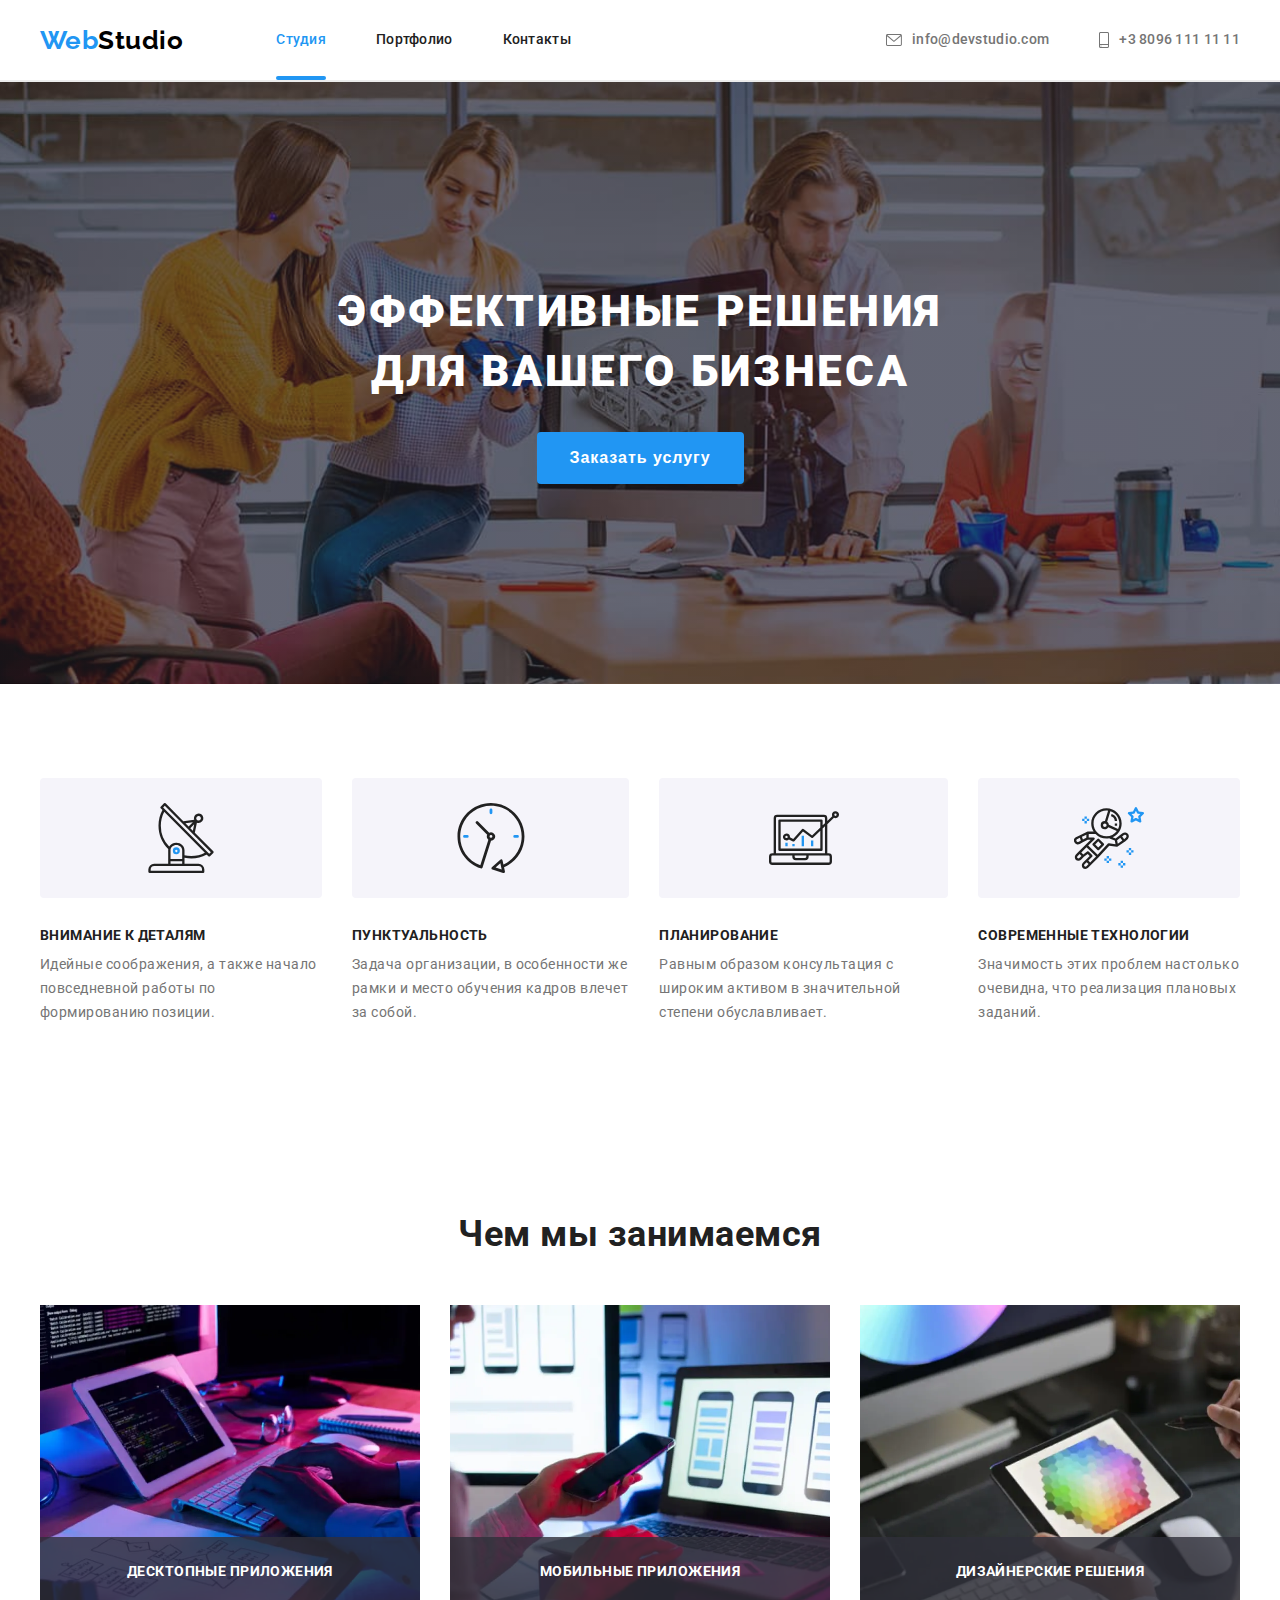
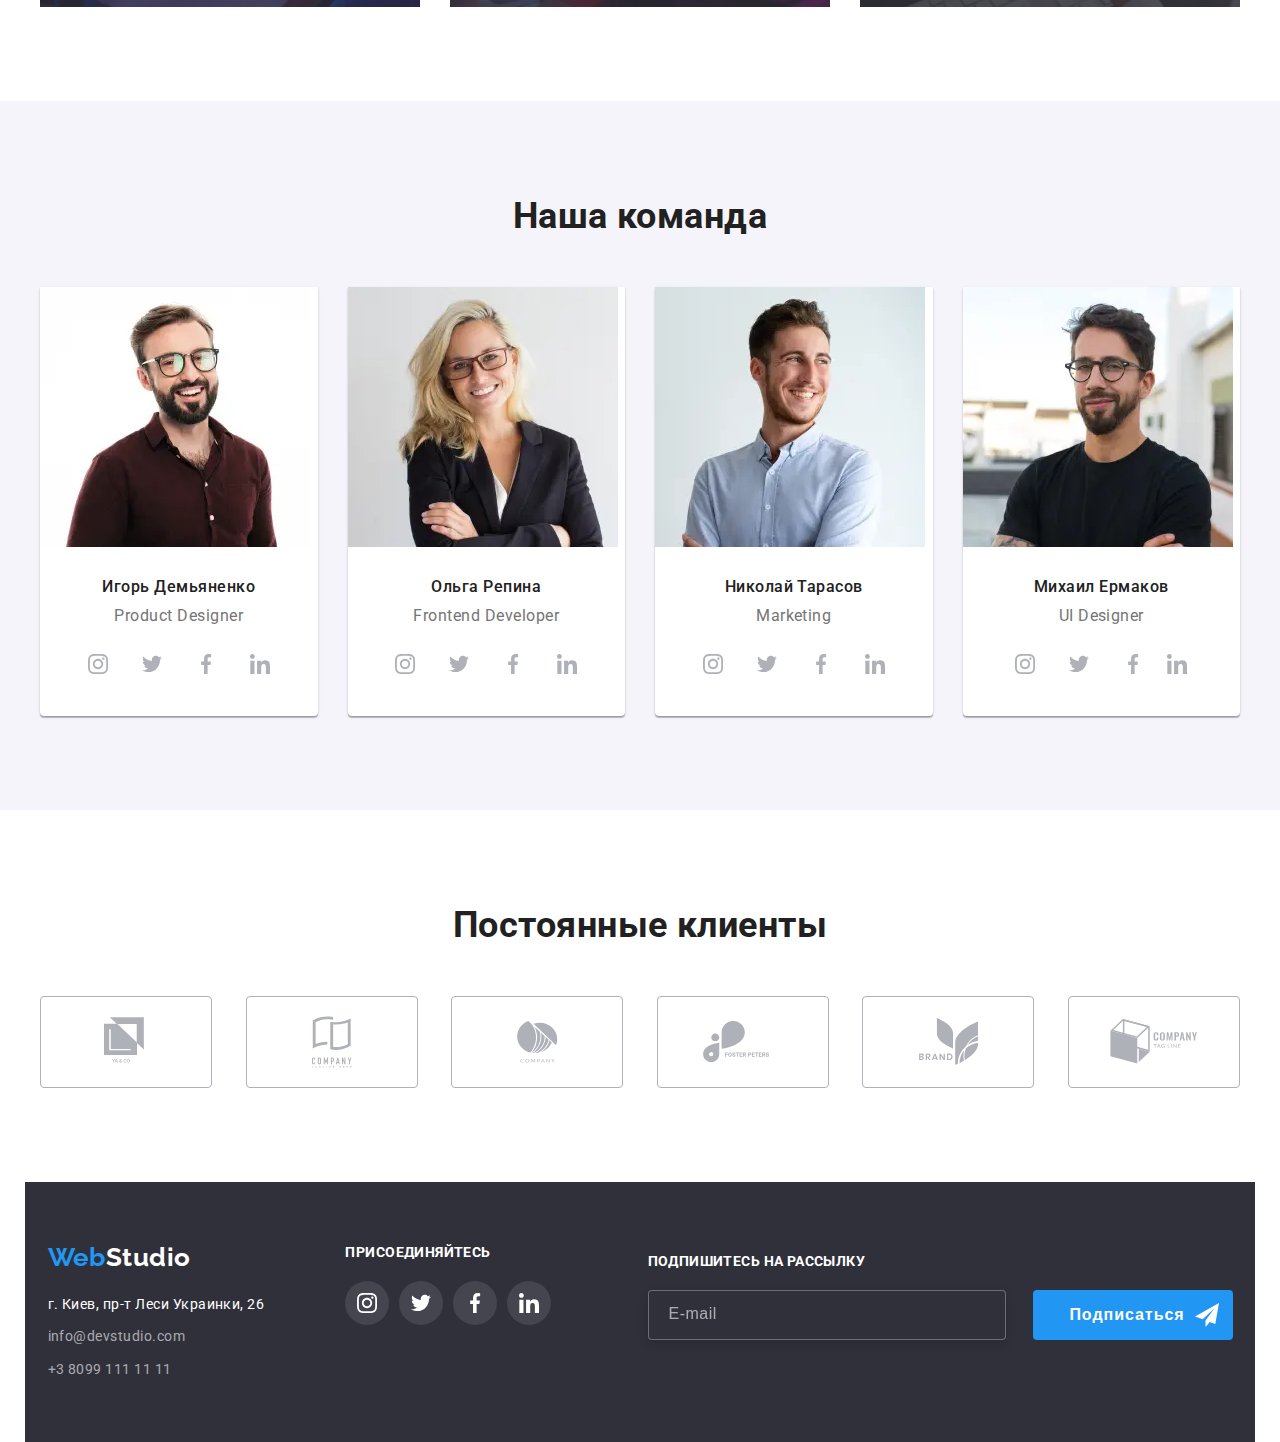
==== index.html @ 76807a7b "254" ====
<!DOCTYPE html>
<html lang="ru">
  <head>
    <meta charset="UTF-8" />
    <meta name="viewport" content="width=device-width, initial-scale=1.0" />
    <title>WebStudio (Version 2.1)</title>
    <link rel="preconnect" href="https://fonts.gstatic.com" />
    <link
      href="https://fonts.googleapis.com/css2?family=Raleway:wght@700&family=Roboto:wght@400;500;700;900&display=swap"
      rel="stylesheet"
    />
    <link
      rel="stylesheet"
      href="https://cdnjs.cloudflare.com/ajax/libs/modern-normalize/1.0.0/modern-normalize.min.css"
      integrity="sha512-ISS7cAi1PEhQ8jnbJpJZMd29NlhNj4AWYyLOSp2CE/CsHxTCu+r+t0D2yoJudVrd0/8fTVPUVDzY5Tvli75u/g=="
      crossorigin="anonymous"
    />
    <link rel="stylesheet" href="./css/main.min.css" />
  </head>
  <body>
    <header class="header">
      <div class="header__container container">
        <nav class="header-nav">
          <a href="/" class="logo">
            <span class="logo__webletters">Web</span>Studio</a
          >
          <ul class="header-nav__list list">
            <li class="header-nav__item">
              <a href="/" class="header-nav__link header-nav__link--active"
                >Студия</a
              >
            </li>
            <li class="header-nav__item">
              <a href="./portfolio.html" class="header-nav__link">Портфолио</a>
            </li>
            <li class="header-nav__item">
              <a href="./contacts.html" class="header-nav__link">Контакты</a>
            </li>
          </ul>
          <!-- Contacts links in Header -->
          <ul class="header-contacts__list list">
            <li class="header-contacts__item">
              <a href="mailto:info@devstudio.com" class="header-contacts__link">
                <svg class="header-contacts__icon-env">
                  <use href="./images/icons.svg#envelope"></use></svg
                >info@devstudio.com</a
              >
            </li>
            <li class="header-contacts__item">
              <a href="tel:+380961111111" class="header-contacts__link"
                ><svg class="header-contacts__icon-phone">
                  <use href="./images/icons.svg#smartphone"></use></svg
                >+3 8096 111 11 11</a
              >
            </li>
          </ul>
        </nav>
        <button type="button" class="mobile-menu__button" data-menu-button>
          <svg class="mobile-menu__icon-menu">
            <use href="./images/icons.svg#mobile-menu"></use>
            >
          </svg>
        </button>
      </div>
      <div class="mobile-menu" data-menu>
        <div class="mobile-menu__container container">
          <button
            type="button"
            class="mobile-menu__close-button"
            data-menu-close
          >
            <svg class="mobile-menu__icon-close">
              <use href="./images/icons.svg#mobile-menu-close"></use>
              >
            </svg>
          </button>
          <ul class="mobile-menu__nav-list list">
            <li class="mobile-menu__nav-item">
              <a href="/" class="mobile-menu__nav-link link">Студия</a>
            </li>
            <li class="mobile-menu__nav-item">
              <a href="./portfolio.html" class="mobile-menu__nav-link link"
                >Портфолио</a
              >
            </li>
            <li class="mobile-menu__nav-item">
              <a href="" class="mobile-menu__nav-link link">Контакты</a>
            </li>
          </ul>
          <ul class="mobile-menu__contacts-list list">
            <li class="mobile-menu__contacts-item">
              <a href="tel:+380961111111" class="mobile-menu__contacts-tel link"
                >+3 8096 111 11 11</a
              >
            </li>
            <li class=mobile-menu__contacts-item">
              <a href="mailto:info@devstudio.com" class="mobile-menu__contacts-email link">
                info@devstudio.com</a
              >
            </li>
          </ul>
          <div class="mobile-menu__social-icon-row">
                <ul class="mobile-menu__social-icon-list list">
                  <li class="mobile-menu__social-icon-item">
                    <a href="#" class="mobile-menu__social-icon-link link">
                      Instagram
                    </a>
                  </li>
                  <li class="mobile-menu__social-icon-item">
                    <a href="#" class="mobile-menu__social-icon-link link">
                      Twitter
                    </a>
                  </li>
                  <li class="mobile-menu__social-icon-item">
                    <a href="#" class="mobile-menu__social-icon-link link">
                      Facebook
                    </a>
                  </li>
                  <li class="mobile-menu__social-icon-item">
                    <a href="#" class="mobile-menu__social-icon-link link">
                      LinkedIn
                    </a>
                  </li>
                </ul>
              </div>
        </div>
      </div>
      <div class="header__border"></div>
    </header>
    <main>
      <!-- Hero -->
      <section class="hero">
        <h1 class="hero__title">
          ЭФФЕКТИВНЫЕ РЕШЕНИЯ <br />ДЛЯ ВАШЕГО БИЗНЕСА
        </h1>
        <!-- Button -->
        <button type="button" class="primary-button pointer" data-modal-open>
          Заказать услугу
        </button>
      </section>
      <!-- Features -->
      <section class="section">
        <div class="container">
          <h2 hidden>Features</h2>
          <ul class="feature-list list">
            <li class="feature-list__item">
              <div class="feature-list__icon-wrapper">
                <svg class="feature-list__icon">
                  <use href="./images/icons.svg#antenna"></use>
                </svg>
              </div>
              <h3 class="feature-list__title">ВНИМАНИЕ К ДЕТАЛЯМ</h3>
              <p class="feature-list__text">
                Идейные соображения, а также начало повседневной работы по
                формированию позиции.
              </p>
            </li>
            <li class="feature-list__item">
              <div class="feature-list__icon-wrapper">
                <svg class="feature-list__icon">
                  <use href="./images/icons.svg#clock"></use>
                </svg>
              </div>
              <h3 class="feature-list__title">ПУНКТУАЛЬНОСТЬ</h3>
              <p class="feature-list__text">
                Задача организации, в особенности же рамки и место обучения
                кадров влечет за собой.
              </p>
            </li>
            <li class="feature-list__item">
              <div class="feature-list__icon-wrapper">
                <svg class="feature-list__icon">
                  <use href="./images/icons.svg#diagram"></use>
                </svg>
              </div>
              <h3 class="feature-list__title">ПЛАНИРОВАНИЕ</h3>
              <p class="feature-list__text">
                Равным образом консультация с широким активом в значительной
                степени обуславливает.
              </p>
            </li>
            <li class="feature-list__item">
              <div class="feature-list__icon-wrapper">
                <svg class="feature-list__icon">
                  <use href="./images/icons.svg#astronaut"></use>
                </svg>
              </div>
              <h3 class="feature-list__title">СОВРЕМЕННЫЕ ТЕХНОЛОГИИ</h3>
              <p class="feature-list__text">
                Значимость этих проблем настолько очевидна, что реализация
                плановых заданий.
              </p>
            </li>
          </ul>
        </div>
      </section>
      <!-- Courses -->
      <section class="section courses-section">
        <div class="container">
          <h2 class="secondary-titles">Чем мы занимаемся</h2>
          <ul class="list course-list">
            <li class="course-list__item">
 <picture class="course-list__item-picture">
    <source
      srcset="./images/courses/webp/box-1.webp 1x, ./images/courses/webp/box-1@2x.webp 2x"
      media="(min-width: 1200px)" type="image/webp">
    <source
      srcset="./images/courses/jpg/box-1.jpg 1x, ./images/courses/jpg/box-1@2x.jpg 2x"
      media="(min-width: 1200px)">
    <img src="#" alt="Планшет на столе">
</picture>
              <p class="course-list__text">Десктопные приложения</p>
            </li>
            <li class="course-list__item">
<picture class="course-list__item-picture">
    <source
      srcset="./images/courses/webp/box-2.webp 1x, ./images/courses/webp/box-2@2x.webp 2x"
      media="(min-width: 1200px)" type="image/webp">
    <source
      srcset="./images/courses/jpg/box-2.jpg 1x, ./images/courses/jpg/box-2@2x.jpg 2x"
      media="(min-width: 1200px)">
    <img src="#" alt="Телефон в руке">
</picture>
              <p class="course-list__text">Мобильные приложения</p>
            </li>
            <li class="course-list__item">
<picture class="course-list__item-picture">
    <source 
      srcset="./images/courses/webp/box-3.webp 1x, ./images/courses/webp/box-3@2x.webp 2x"
      media="(min-width: 1200px)" type="image/webp">
    <source
      srcset="./images/courses/jpg/box-3.jpg 1x, ./images/courses/jpg/box-3@2x.jpg 2x"
      media="(min-width: 1200px)">
    <img src="#" alt="Планшет в руке">
</picture>
              <p class="course-list__text">Дизайнерские решения</p>
            </li>
          </ul>
        </div>
      </section>
      <!-- Crew -->
      <section class="crew-section section">
        <div class="container">
          <h2 class="secondary-titles">Наша команда</h2>
          <ul class="list crew">
            <li class="crew-list">
              <picture class="crew-list__item-picture">
    <source
      srcset="./images/team/webp/desk-prod-designer.webp 1x, ./images/team/webp/desk-prod-designer@2x.webp 2x"
      media="(min-width: 1200px)" type="image/webp">
    <source
      srcset="./images/team/jpg/desk-prod-designer.jpg 1x, ./images/team/jpg/desk-prod-designer@2x.jpg 2x"
      media="(min-width: 1200px)">
    <source
      srcset="./images/team/webp/tablet-prod-designer.webp 1x, ./images/team/webp/tablet-prod-designer@2x.webp 2x"
      media="(min-width: 768px)" type="image/webp">
    <source
      srcset="./images/team/jpg/tablet-prod-designer.jpg 1x, ./images/team/jpg/tablet-prod-designer@2x.jpg 2x"
      media="(min-width: 768px)">
    <source
      srcset="./images/team/webp/mobile-prod-designer.webp 1x, ./images/team/webp/mobile-prod-designer@2x.webp 2x"
      media="(min-width: 480px)" type="image/webp">
    <source
      srcset="./images/team/jpg/mobile-prod-designer.jpg 1x, ./images/team/jpg/mobile-prod-designer@2x.jpg 2x"
      media="(min-width: 480px)">
    <img src="#" alt="Фото Игорь Демьяненко">
</picture>
              <div class="crew-list__item">
                <h3 class="crew__name">Игорь Демьяненко</h3>
                <p lang="en" class="crew__pos">Product Designer</p>
              </div>
              <div class="crew__icon-row">
                <ul class="crew__icon-list list">
                  <li class="crew__icon-item">
                    <a href="#" class="crew__icon-link">
                      <svg class="crew__icon">
                        <use href="./images/icons.svg#instagram"></use>
                      </svg>
                    </a>
                  </li>
                  <li class="crew__icon-item">
                    <a href="#" class="crew__icon-link">
                      <svg class="crew__icon">
                        <use href="./images/icons.svg#twitter"></use>
                      </svg>
                    </a>
                  </li>
                  <li class="crew__icon-item">
                    <a href="#" class="crew__icon-link">
                      <svg class="crew__icon">
                        <use href="./images/icons.svg#facebook"></use>
                      </svg>
                    </a>
                  </li>
                  <li class="crew__icon-item">
                    <a href="#" class="crew__icon-link">
                      <svg class="crew__icon">
                        <use href="./images/icons.svg#linkedin"></use>
                      </svg>
                    </a>
                  </li>
                </ul>
              </div>
            </li>
            <li class="crew-list">
<picture class="crew-list__item-picture">
    <source
      srcset="./images/team/webp/desk-front-dev.webp 1x, ./images/team/webp/desk-front-dev@2x.webp 2x"
      media="(min-width: 1200px)" type="image/webp">
    <source
      srcset="./images/team/jpg/desk-front-dev.jpg 1x, ./images/team/jpg/desk-front-dev@2x.jpg 2x"
      media="(min-width: 1200px)">
    <source
      srcset="./images/team/webp/tablet-front-dev.webp 1x, ./images/team/webp/tablet-front-dev@2x.webp 2x"
      media="(min-width: 768px)" type="image/webp">
    <source
      srcset="./images/team/jpg/tablet-front-dev.jpg 1x, ./images/team/jpg/tablet-front-dev@2x.jpg 2x"
      media="(min-width: 768px)">
    <source
      srcset="./images/team/webp/mobile-front-dev.webp 1x, ./images/team/webp/mobile-front-dev@2x.webp 2x"
      media="(min-width: 480px)" type="image/webp">
    <source
      srcset="./images/team/jpg/mobile-front-dev.jpg 1x, ./images/team/jpg/mobile-front-dev@2x.jpg 2x"
      media="(min-width: 480px)">
    <img src="#" alt="Фото Ольга Репина">
</picture>
              <div class="crew-list__item">
                <h3 class="crew__name">Ольга Репина</h3>
                <p lang="en" class="crew__pos">Frontend Developer</p>
              </div>
              <div class="crew__icon-row">
                <ul class="crew__icon-list list">
                  <li class="crew__icon-item">
                    <a href="#" class="crew__icon-link">
                      <svg class="crew__icon">
                        <use href="./images/icons.svg#instagram"></use>
                      </svg>
                    </a>
                  </li>
                  <li class="crew__icon-item">
                    <a href="#" class="crew__icon-link">
                      <svg class="crew__icon">
                        <use href="./images/icons.svg#twitter"></use>
                      </svg>
                    </a>
                  </li>
                  <li class="crew__icon-item">
                    <a href="#" class="crew__icon-link">
                      <svg class="crew__icon">
                        <use href="./images/icons.svg#facebook"></use>
                      </svg>
                    </a>
                  </li>
                  <li class="crew__icon-item">
                    <a href="#" class="crew__icon-link">
                      <svg class="crew__icon">
                        <use href="./images/icons.svg#linkedin"></use>
                      </svg>
                    </a>
                  </li>
                </ul>
              </div>
            </li>
            <li class="crew-list">
<picture class="crew-list__item-picture">
    <source
      srcset="./images/team/webp/desk-marketing.webp 1x, ./images/team/webp/desk-marketing@2x.webp 2x"
      media="(min-width: 1200px)" type="image/webp">
    <source
      srcset="./images/team/jpg/desk-marketing.jpg 1x, ./images/team/jpg/desk-marketing@2x@2x.jpg 2x"
      media="(min-width: 1200px)">
    <source
      srcset="./images/team/webp/tablet-marketing.webp 1x, ./images/team/webp/tablet-marketing@2x.webp 2x"
      media="(min-width: 768px)" type="image/webp">
    <source
      srcset="./images/team/jpg/tablet-marketing.jpg 1x, ./images/team/jpg/tablet-marketing@2x@2x.jpg 2x"
      media="(min-width: 768px)">
    <source
      srcset="./images/team/webp/mobile-marketing.webp 1x, ./images/team/webp/mobile-marketing@2x.webp 2x"
      media="(min-width: 480px)" type="image/webp">
    <source
      srcset="./images/team/jpg/mobile-marketing.jpg 1x, ./images/team/jpg/mobile-marketing@2x@2x.jpg 2x"
      media="(min-width: 480px)">
    <img src="#" alt="Фото Николай Тарасов">
</picture>
              <div class="crew-list__item">
                <h3 class="crew__name">Николай Тарасов</h3>
                <p lang="en" class="crew__pos">Marketing</p>
              </div>
              <div class="crew__icon-row">
                <ul class="crew__icon-list list">
                  <li class="crew__icon-item">
                    <a href="#" class="crew__icon-link">
                      <svg class="crew__icon">
                        <use href="./images/icons.svg#instagram"></use>
                      </svg>
                    </a>
                  </li>
                  <li class="crew__icon-item">
                    <a href="#" class="crew__icon-link">
                      <svg class="crew__icon">
                        <use href="./images/icons.svg#twitter"></use>
                      </svg>
                    </a>
                  </li>
                  <li class="crew__icon-item">
                    <a href="#" class="crew__icon-link">
                      <svg class="crew__icon">
                        <use href="./images/icons.svg#facebook"></use>
                      </svg>
                    </a>
                  </li>
                  <li class="crew__icon-item">
                    <a href="#" class="crew__icon-link">
                      <svg class="crew__icon">
                        <use href="./images/icons.svg#linkedin"></use>
                      </svg>
                    </a>
                  </li>
                </ul>
              </div>
            </li>
            <li class="crew-list">
<picture class="crew-list__item-picture">
    <source
      srcset="./images/team/webp/desk-ui-designer.webp 1x, ./images/team/webp/desk-ui-designer@2x.webp 2x"
      media="(min-width: 1200px)" type="image/webp">
    <source
      srcset="./images/team/jpg/desk-ui-designer.jpg 1x, ./images/team/jpg/desk-ui-designer@2x.jpg 2x"
      media="(min-width: 1200px)">
    <source
      srcset="./images/team/webp/tablet-ui-designer.webp 1x, ./images/team/webp/tablet-ui-designer@2x.webp 2x"
      media="(min-width: 768px)" type="image/webp">
    <source
      srcset="./images/team/jpg/tablet-ui-designer.jpg 1x, ./images/team/jpg/tablet-ui-designer@2x.jpg 2x"
      media="(min-width: 768px)">
    <source
      srcset="./images/team/webp/mobile-ui-designer.webp 1x, ./images/team/webp/mobile-ui-designer@2x.webp 2x"
      media="(min-width: 480px)" type="image/webp">
    <source
      srcset="./images/team/jpg/mobile-ui-designer.jpg 1x, ./images/team/jpg/mobile-ui-designer@2x.jpg 2x"
      media="(min-width: 480px)">
    <img src="#" alt="Фото Михаил Ермаков">
</picture>
              <div class="crew-list__item">
                <h3 class="crew__name">Михаил Ермаков</h3>
                <p lang="en" class="crew__pos">UI Designer</p>
              </div>
              <div class="crew__icon-row">
                <ul class="crew__icon-list list">
                  <li class="crew__icon-item">
                    <a href="#" class="crew__icon-link">
                      <svg class="crew__icon">
                        <use href="./images/icons.svg#instagram"></use>
                      </svg>
                    </a>
                  </li>
                  <li class="crew__icon-item">
                    <a href="#" class="crew__icon-link">
                      <svg class="crew__icon">
                        <use href="./images/icons.svg#twitter"></use>
                      </svg>
                    </a>
                  </li>
                  <li class="crew__icon_item">
                    <a href="#" class="crew__icon-link">
                      <svg class="crew__icon">
                        <use href="./images/icons.svg#facebook"></use>
                      </svg>
                    </a>
                  </li>
                  <li class="crew__icon-item">
                    <a href="#" class="crew__icon-link">
                      <svg class="crew__icon">
                        <use href="./images/icons.svg#linkedin"></use>
                      </svg>
                    </a>
                  </li>
                </ul>
              </div>
            </li>
          </ul>
        </div>
      </section>
      <!-- Clients -->
      <section class="section">
        <div class="container">
          <h2 class="secondary-titles">Постоянные клиенты</h2>
          <ul class="client-list list">
            <li class="client-list__item">
              <a href="#" class="client-list__link">
                <svg class="client-list__icon first-comp">
                  <use href="./images/icons.svg#client-1"></use>
                </svg>
              </a>
            </li>
            <li class="client-list__item">
              <a href="#" class="client-list__link">
                <svg class="client-list__icon second-comp">
                  <use href="./images/icons.svg#client-2"></use>
                </svg>
              </a>
            </li>
            <li class="client-list__item">
              <a href="#" class="client-list__link">
                <svg class="client-list__icon third-comp">
                  <use href="./images/icons.svg#client-3"></use>
                </svg>
              </a>
            </li>
            <li class="client-list__item">
              <a href="#" class="client-list__link">
                <svg class="client-list__icon fourth-comp">
                  <use href="./images/icons.svg#client-4"></use>
                </svg>
              </a>
            </li>
            <li class="client-list__item">
              <a href="#" class="client-list__link">
                <svg class="client-list__icon fifth-comp">
                  <use href="./images/icons.svg#client-5"></use>
                </svg>
              </a>
            </li>
            <li class="client-list__item">
              <a href="#" class="client-list__link">
                <svg class="client-list__icon sixth-comp">
                  <use href="./images/icons.svg#client-6"></use>
                </svg>
              </a>
            </li>
          </ul>
        </div>
      </section>
    </main>
    <footer class="footer">
      <div class="footer__container container">
        <div class="footer__left-side">
        <div class="footer__logo-and-address-wrapper">
            <h2 hidden>Footer</h2>
            <a href="/" class="logo logo__dark-theme">
              <span class="logo__webletters">Web</span>Studio</a
            >
            <address class="footer-address">
              <ul class="footer-address__list list">
                <li class="footer-address__item">
                  г. Киев, пр-т Леси Украинки, 26
                </li>
                <li class="footer-address__item">
                  <a
                    href="mailto:info@devstudio.com"
                    class="footer-address__contact"
                    >info@devstudio.com</a
                  >
                </li>
                <li class="footer-address__item">
                  <a href="tel:+380991111111" class="footer-address__contact"
                    >+3 8099 111 11 11</a
                  >
                </li>
              </ul>
            </address>
            </div>
          <div class="footer__icon-row">
            <b class="footer__icon-title">присоединяйтесь</b>
            <ul class="footer__icon-list list">
              <li class="footer__icon-item">
                <a href="#" class="footer__icon-link">
                  <svg class="footer__icon">
                    <use href="./images/icons.svg#instagram"></use>
                  </svg>
                </a>
              </li>
              <li class="footer__icon-item">
                <a href="#" class="footer__icon-link">
                  <svg class="footer__icon">
                    <use href="./images/icons.svg#twitter"></use>
                  </svg>
                </a>
              </li>
              <li class="footer__icon-item">
                <a href="#" class="footer__icon-link">
                  <svg class="footer__icon">
                    <use href="./images/icons.svg#facebook"></use>
                  </svg>
                </a>
              </li>
              <li class="footer__icon-item">
                <a href="#" class="footer__icon-link">
                  <svg class="footer__icon">
                    <use href="./images/icons.svg#linkedin"></use>
                  </svg>
                </a>
              </li>
            </ul>
          </div>
        </div>
        <div class="footer__right-side">
          <div class="footer__form-section">
            <form action="#" class="footer__form">
              <b class="footer__form-head">Подпишитесь на рассылку</b>
              <input
                type="email"
                class="footer__form-input"
                name="user-email"
                placeholder="E-mail"
                required
              />
              <button type="submit" class="footer__form-btn pointer">
                Подписаться
              </button>
            </form>
          </div>
        </div>
      </div>
    </footer>
    <div class="backdrop is-hidden" data-modal>
      <div class="modal">
        <button type="button" class="modal__close-btn pointer" data-modal-close>
          <svg class="close-btn">
            <use href="./images/icons.svg#close-black"></use>
          </svg>
        </button>
        <form action="#" class="modal-form">
          <b class="modal-form__head"
            >Оставьте свои данные, мы вам перезвоним</b
          >
          <label class="modal-form__field">
            Имя*
            <span class="modal-form__input-wrapper">
              <input
                type="text"
                class="modal-form__input"
                name="user-name"
                required
              />
              <svg class="modal-form__icon">
                <use href="./images/icons.svg#person"></use>
              </svg>
            </span>
          </label>
          <label class="modal-form__field">
            Телефон*
            <span class="modal-form__input-wrapper">
              <input
                type="tel"
                class="modal-form__input"
                name="user-phone"
                required
              />
              <svg class="modal-form__icon">
                <use href="./images/icons.svg#phone"></use>
              </svg>
            </span>
          </label>
          <label class="modal-form__field">
            Почта*
            <span class="modal-form__input-wrapper">
              <input
                type="text"
                class="modal-form__input"
                name="user-email"
                required
              />
              <svg class="modal-form__icon">
                <use href="./images/icons.svg#email"></use>
              </svg>
            </span>
          </label>
          <label class="modal-form__field">
            Комментарий
            <textarea
              name="user-message"
              class="modal-form__message"
              placeholder="Введите текст"
            ></textarea>
          </label>
          <input
            type="checkbox"
            name="user-policy"
            id="user-policy"
            class="modal-form__term visually-hidden"
          />
          <label for="user-policy" class="modal-form__term-desc"
            >Соглашаюсь с рассылкой и принимаю &nbsp;
            <a class="modal-form__term-link" href="">Условия договора</a></label
          >
          <button type="submit" class="modal-form__btn pointer">
            Отправить
          </button>
        </form>
      </div>
    </div>
    <script src="./js/modal.js"></script>
    <script src="./js/mobile-menu.js"></script>
  </body>
</html>
---- css/main.min.css ----
:root{--primary-text-color: #212121;--secondary-text-color: #757575;--main-background-color: #e5e5e5;--secondary-background-color: #2f303a;--third-background-color: #f5f4fa;--accent-color: #2196f3;--white-color: #ffffff;--project-list-item-gap: 30px;--icon-color: #afb1b8}.visually-hidden{position:absolute !important;clip:rect(1px 1px 1px 1px);clip:rect(1px, 1px, 1px, 1px);padding:0 !important;border:0 !important;height:1px !important;width:1px !important;overflow:hidden}h1,h2,h3,h4,h5,h6,p{margin-top:0;margin-bottom:0}img{display:block;max-width:100%;height:auto}.list{list-style:none;padding:0;margin:0}.link{text-decoration:none}body{margin:0;background-color:var(--white-color);font-family:'Roboto', sans-serif;letter-spacing:0.03em;color:var(--primary-text-color);overflow-x:hidden}.pointer{cursor:pointer}.section{padding-top:94px;padding-bottom:94px}.container{padding-left:15px;padding-right:15px;margin:0 auto}@media screen and (min-width: 480px){.container{width:480px}}@media screen and (min-width: 768px){.container{width:768px}}@media screen and (min-width: 1200px){.container{width:1200px}}.primary-button{display:inline-block;border:1px solid transparent;border-radius:4px;padding:10px 32px;min-width:200px;font-weight:bold;font-size:16px;line-height:1.87;align-items:center;text-align:center;letter-spacing:0.06em;background-color:var(--accent-color);color:var(--white-color)}.secondary-button{display:inline-block;border:1px solid transparent;border-radius:4px;padding:6px 22px;min-width:73px;font-weight:500;font-size:16px;line-height:1.6;background-color:var(--third-background-color);color:var(--primary-text-color);text-align:center;transition:background-color 250ms cubic-bezier(0.4, 0, 0.2, 1),color 250ms cubic-bezier(0.4, 0, 0.2, 1),box-shadow 250ms cubic-bezier(0.4, 0, 0.2, 1)}.secondary-button:hover,.secondary-button:focus{background-color:var(--accent-color);color:var(--white-color);box-shadow:0px 3px 1px rgba(0,0,0,0.1),0px 1px 2px rgba(0,0,0,0.08),0px 2px 2px rgba(0,0,0,0.12)}.secondary-titles{margin-top:0;margin-bottom:50px;font-weight:bold;font-size:36px;line-height:1.17;text-align:center}.backdrop{position:fixed;top:0;left:0;width:100vw;height:100vh;background-color:rgba(0,0,0,0.2);transition:opacity 500ms linear}.modal{position:absolute;left:50%;top:50%;transform:translate(-50%, -50%);width:96vw;max-width:450px;height:90vh;max-height:608px;overflow-y:scroll;background:var(--white-color);box-shadow:0px 1px 3px rgba(0,0,0,0.12),0px 1px 1px rgba(0,0,0,0.14),0px 2px 1px rgba(0,0,0,0.2);border-radius:4px;transition:transform 250ms cubic-bezier(0.4, 0, 0.2, 1)}@media screen and (min-width: 1200px){.modal{max-width:528px;height:580px}}.backdrop.is-hidden .modal{transition:transform 250ms cubic-bezier(0.4, 0, 0.2, 1)}.modal__close-btn{position:absolute;display:flex;justify-content:center;align-items:center;top:8px;right:8px;width:30px;height:30px;fill:#000000;background-color:transparent;border-radius:50%;border:1px solid rgba(0,0,0,0.1);transition:fill 250ms cubic-bezier(0.4, 0, 0.2, 1)}.modal__close-btn:hover .close-btn,.modal__close-btn:focus .close-btn{fill:var(--accent-color)}.close-btn{width:18px;height:18px}.is-hidden{opacity:0;visibility:hidden;pointer-events:none}.modal-form{display:flex;flex-direction:column;padding:40px}.modal-form__head{font-style:normal;font-weight:bold;font-size:20px;line-height:1.15;text-align:center;letter-spacing:0.03em;margin-bottom:12px}.modal-form__field{width:100%;height:58px;font-style:normal;font-weight:normal;font-size:12px;line-height:1.16;letter-spacing:0.01em;color:var(--secondary-text-color);margin-bottom:10px}.modal-form__field:nth-last-child(4){width:100%;height:138px;margin-bottom:20px}.modal-form__input-wrapper{display:block;position:relative}.modal-form__input{width:100%;height:40px;border:1px solid rgba(33,33,33,0.2);border-radius:4px;resize:none;padding-left:42px;transition:border-color 250ms cubic-bezier(0.4, 0, 0.2, 1)}.modal-form__input:nth-last-child(4){height:120px}.modal-form__input:focus{outline:none;border-color:var(--accent-color)}.modal-form__input:focus+.modal-form__icon{fill:var(--accent-color)}.modal-form__icon{position:absolute;top:50%;left:12px;transform:translateY(-50%);display:block;width:18px;height:18px;background-color:transparent;fill:var(--primary-text-color);transition:fill 250ms cubic-bezier(0.4, 0, 0.2, 1)}.modal-form__message{width:100%;height:120px;border:1px solid rgba(33,33,33,0.2);border-radius:4px;resize:none;padding:12px 16px;transition:border-color 250ms cubic-bezier(0.4, 0, 0.2, 1)}.modal-form__message:focus{outline:none;border-color:var(--accent-color)}.modal-form__message::placeholder{font-style:normal;font-weight:normal;font-size:12px;line-height:1.16;letter-spacing:0.01em;color:rgba(117,117,117,0.5)}.modal-form__term-desc{display:flex;font-style:normal;font-weight:normal;font-style:normal;font-weight:normal;font-size:12px;line-height:1.16;letter-spacing:0.03em;color:var(--secondary-text-color)}@media screen and (min-width: 1200px){.modal-form__term-desc{font-size:14px;line-height:1.71}}.modal-form__term-desc::before{display:inline-block;content:'';width:16px;height:16px;outline:1px solid #000000;margin-right:6px;cursor:pointer;vertical-align:middle}.modal-form__term:checked+.modal-form__term-desc::before{outline:none;background-image:url("../images/icon-check.svg")}.modal-form__term-link{font-style:normal;font-weight:normal;font-size:12px;line-height:1.16;letter-spacing:0.03em;color:var(--accent-color)}@media screen and (min-width: 1200px){.modal-form__term-link{font-size:14px;line-height:1.71}}.modal-form__btn{align-self:center;margin-top:30px;width:200px;height:50px;background:#188ce8;border:1px solid transparent;box-shadow:0px 4px 4px rgba(0,0,0,0.15);border-radius:4px;font-style:normal;font-weight:bold;font-size:16px;line-height:1.87;text-align:center;letter-spacing:0.06em;color:var(--white-color)}.logo{font-family:Raleway;font-weight:bold;font-size:26px;line-height:1.19;color:#000000;text-decoration:none}.logo__webletters{color:var(--accent-color)}.logo__dark-theme{color:var(--white-color)}@media screen and (max-width: 767px){.mobile-menu{position:fixed;z-index:1;top:0;left:0;width:100vw;height:100vh;background-color:#fff;opacity:0;visibility:hidden;pointer-events:none;overflow-y:scroll}.mobile-menu__button{padding:0;border:none;background-color:transparent}.mobile-menu__icon-menu{width:40px;height:40px;fill:#000000}.mobile-menu__button:active .mobile-menu__icon-menu{fill:var(--accent-color)}.mobile-menu__icon-close{width:40px;height:40px;fill:#000000}.mobile-menu__close-button:active .mobile-menu__icon-close{fill:var(--accent-color)}.mobile-menu__container{position:relative;padding-top:48px;padding-bottom:48px;padding-left:24px}.mobile-menu__close-button{position:absolute;top:10px;right:15px;width:40px;height:40px;background-color:transparent;border:none}.mobile-menu__nav-item:not(:last-child){margin-bottom:32px}.mobile-menu__nav-list{margin-bottom:302px}.mobile-menu__nav-link{font-style:normal;font-weight:500;font-size:40px;line-height:1.17;text-align:center;letter-spacing:0.02em;color:var(--primary-text-color)}.mobile-menu__nav-link:active{color:var(--accent-color)}.mobile-menu__contacts-list{margin-bottom:65px}.mobile-menu__contacts-item{margin-bottom:32px}.mobile-menu__contacts-tel{font-style:normal;font-weight:500;font-size:34px;line-height:1.17;letter-spacing:0.02em;color:var(--accent-color)}.mobile-menu__contacts-email{font-style:normal;font-weight:500;font-size:24px;line-height:1.16;letter-spacing:0.02em;color:var(--secondary-text-color)}.mobile-menu__social-icon-list{display:flex;justify-content:start;padding:0}.mobile-menu__social-icon-item:not(:first-child){margin-left:20px}.mobile-menu__social-icon-link{font-style:normal;font-weight:500;font-size:18px;line-height:1.22;letter-spacing:0.02em;color:var(--accent-color)}.is-open{opacity:1;visibility:visible;pointer-events:auto;transition:opacity 250ms cubic-bezier(0.4, 0, 0.2, 1),visibility 250ms cubic-bezier(0.4, 0, 0.2, 1)}}@media screen and (min-width: 768px){.mobile-menu{display:none}}@media screen and (min-width: 768px){.mobile-menu__button{display:none}}@media screen and (max-width: 767px){.header__container{display:flex;align-items:center;justify-content:space-between;padding-top:16px;padding-bottom:16px}}.header-nav{display:flex;align-items:center}.header-nav__list{display:flex;margin-left:93px}@media screen and (max-width: 767px){.header-nav__list{display:none}}.header-nav__item:not(:last-child){margin-right:50px}.header-nav__link{display:block;padding-top:32px;font-weight:500;font-size:14px;line-height:1.14;letter-spacing:0.02em;color:var(--primary-text-color);text-decoration:none;transition:color 250ms cubic-bezier(0.4, 0, 0.2, 1)}.header-nav__link:hover,.header-nav__link:focus{color:var(--accent-color)}.header-nav__link::after{display:block;content:'';height:4px;border-radius:2px;margin:0 auto;margin-top:28px;transition:background-color 250ms cubic-bezier(0.4, 0, 0.2, 1)}.header-nav__link:hover.header-nav__link::after,.header-nav__link:focus.header-nav__link::after{background-color:var(--accent-color)}.header-nav__link--active{color:var(--accent-color)}.header-nav__link--active::after{background-color:var(--accent-color)}.header-contacts__list{display:flex;margin-left:auto}@media screen and (max-width: 767px){.header-contacts__list{display:none}}@media screen and (min-width: 768px) and (max-width: 1199px){.header-contacts__list{display:block}}@media screen and (min-width: 1200px){.header-contacts__item:last-child{margin-left:50px}}.header-contacts__link{display:flex;font-weight:500;font-size:14px;line-height:1.14;letter-spacing:0.02em;justify-content:center;align-items:center;color:var(--secondary-text-color);text-decoration:none;fill:var(--secondary-text-color)}@media screen and (min-width: 768px) and (max-width: 1199px){.header-contacts__link{display:block}}.header-contacts__link:hover,.header-contacts__link:focus{color:var(--accent-color);fill:var(--accent-color)}.header-contacts__icon-env{margin-right:10px;width:16px;height:12px}.header-contacts__icon-phone{margin-right:10px;width:10px;height:16px}.header__border{height:0px;left:0px;top:80px;border:1px solid #ececec}.hero{margin-top:0;padding-top:200px;padding-bottom:200px;text-align:center;background-color:#c4c4c4;background-image:linear-gradient(rgba(47,48,58,0.4), rgba(47,48,58,0.4)),url("../images/hero-bg-img.jpg");background-repeat:no-repeat;background-position:center;background-size:cover}.hero__title{margin:0;margin-bottom:30px;font-weight:900;font-size:44px;line-height:1.36;letter-spacing:0.06em;text-transform:uppercase;color:var(--white-color)}@media screen and (max-width: 1199px){.hero__title{font-size:26px;line-height:1.61}}@media screen and (min-width: 768px){.feature-list{display:flex}}@media screen and (min-width: 768px) and (max-width: 1199px){.feature-list{flex-wrap:wrap;margin-top:calc(-1 * var(--project-list-item-gap));margin-left:calc(-1 * var(--project-list-item-gap))}}@media screen and (min-width: 768px) and (max-width: 1199px){.feature-list__item{flex-basis:calc(100% / 2 - 30px);margin-left:30px;margin-top:30px}}.feature-list__icon-wrapper{display:flex;justify-content:center;align-items:center;margin-bottom:30px;width:100%;height:120px;border-radius:4px;background-color:var(--third-background-color)}.feature-list__icon{width:70px;height:70px}@media screen and (min-width: 1200px){.feature-list__item:not(:first-child){margin-left:30px}}.feature-list__title{margin-top:0;margin-bottom:10px;font-weight:bold;font-size:14px;line-height:1.14;letter-spacing:0.03em;text-transform:uppercase}@media screen and (max-width: 480px){.feature-list__title{text-align:center}}.feature-list__text{margin-top:0;margin-bottom:0;font-size:14px;line-height:1.71;color:var(--secondary-text-color)}@media screen and (max-width: 1199px){.courses-section{display:none}}.course-list{display:flex}.course-list__item{position:relative;display:flex}.course-list__item:not(:first-child){margin-left:30px}.course-list__text{position:absolute;padding:27px 0;width:100%;bottom:0;background:rgba(47,48,58,0.8);font-style:normal;font-weight:bold;text-align:center;font-size:14px;line-height:1.14;letter-spacing:0.03em;text-transform:uppercase;color:var(--white-color)}.crew-section{background-color:var(--third-background-color)}.crew{display:block}@media screen and (min-width: 768px){.crew{display:flex}}@media screen and (min-width: 768px) and (max-width: 1199px){.crew{flex-wrap:wrap;margin-top:calc(-1 * var(--project-list-item-gap));margin-left:calc(-1 * var(--project-list-item-gap))}}.crew-list{width:100%;background-color:var(--white-color);text-align:center;box-shadow:0px 1px 3px rgba(0,0,0,0.12),0px 1px 1px rgba(0,0,0,0.14),0px 2px 1px rgba(0,0,0,0.2);border-radius:0px 0px 4px 4px}@media screen and (min-width: 768px) and (max-width: 1199px){.crew-list{flex-basis:calc(100% / 2 - 30px);margin-left:30px;margin-top:30px}}@media screen and (min-width: 1200px){.crew-list:not(:first-child){margin-left:30px}}.crew-list__item{padding-top:30px}.crew__name{margin-bottom:10px;font-weight:500;font-size:16px;line-height:1.19}.crew__pos{margin-top:0;margin-bottom:0;font-size:16px;line-height:1.19;color:var(--secondary-text-color)}.crew__icon-row{margin:16px 32px 30px 32px}.crew__icon-list{justify-content:center;display:flex;padding:0}.crew__icon-item{display:inherit}.crew__icon-item:not(:last-child){margin-right:10px}.crew__icon-link{display:flex;align-items:center;justify-content:center;width:44px;height:44px;border-radius:50%;fill:var(--icon-color);transition:fill 250ms cubic-bezier(0.4, 0, 0.2, 1),background-color 250ms cubic-bezier(0.4, 0, 0.2, 1)}.crew__icon-link:focus,.crew__icon-link:hover{fill:var(--white-color);background-color:var(--accent-color);border-radius:50%;outline:none}.crew__icon{width:20px;height:20px}.client-list{display:flex;flex-wrap:wrap;justify-content:center}@media screen and (max-width: 1199px){.client-list{margin-top:calc(-1 * var(--project-list-item-gap));margin-left:calc(-1 * var(--project-list-item-gap))}}@media screen and (min-width: 1200px){.client-list{justify-content:space-between;padding:0;margin:0}}.client-list__item{display:inherit;justify-content:center;align-items:center;border:1px solid var(--icon-color);box-sizing:border-box;border-radius:4px}@media screen and (min-width: 480px) and (max-width: 767px){.client-list__item{flex-basis:calc(100% / 2 - 30px);margin-left:30px;margin-top:30px}}@media screen and (min-width: 768px) and (max-width: 1199px){.client-list__item{flex-basis:calc(100% / 3 - 30px);margin-left:30px;margin-top:30px}}.client-list__link{display:inherit;align-items:center;justify-content:center;max-width:170px;height:90px;fill:var(--icon-color);transition:fill 250ms cubic-bezier(0.4, 0, 0.2, 1)}@media screen and (min-width: 1200px){.client-list__link{width:170px}}.client-list__link:focus,.client-list__link:hover{border:1px solid var(--accent-color);fill:var(--accent-color);outline:none}.client-list__icon.first-comp{width:44px;height:49px}.client-list__icon.second-comp{width:40px;height:52px}.client-list__icon.third-comp{width:41px;height:42px}.client-list__icon.fourth-comp{width:79px;height:42px}.client-list__icon.fifth-comp{width:59px;height:47px}.client-list__icon.sixth-comp{width:88px;height:45px}.portfolio-nav{display:flex;margin-bottom:50px}@media screen and (max-width: 767px){.portfolio-nav{flex-wrap:wrap}}@media screen and (min-width: 768px){.portfolio-nav{justify-content:center}}.portfolio-nav__item:not(:last-child){margin-right:8px;margin-bottom:15px}.project-list{display:block}@media screen and (min-width: 768px){.project-list{display:flex;flex-wrap:wrap;margin-top:calc(-1 * var(--project-list-item-gap));margin-left:calc(-1 * var(--project-list-item-gap))}}.project-list__item{margin:0 auto;transition:box-shadow 250ms cubic-bezier(0.4, 0, 0.2, 1)}@media screen and (min-width: 768px){.project-list__item{flex-basis:calc(100% / 2 - var(--project-list-item-gap));margin-left:var(--project-list-item-gap);margin-top:var(--project-list-item-gap)}}@media screen and (min-width: 1200px){.project-list__item{flex-basis:calc(100% / 3 - var(--project-list-item-gap))}}@media screen and (max-width: 767px){.project-list__item:not(:last-child){margin-bottom:30px}}.project-list__item:hover{box-shadow:0px 1px 1px rgba(0,0,0,0.12),0px 4px 4px rgba(0,0,0,0.06),1px 4px 6px rgba(0,0,0,0.16)}.project-list__card-content{padding:20px 24px;border-left:1px solid #eeeeee;border-right:1px solid #eeeeee;border-bottom:1px solid #eeeeee}.project-list__link{text-decoration:none}.project-list__img-wrapper{position:relative;overflow:hidden;perspective:1000px}.project-list__img{width:100%}.project-list__name{margin-top:0;margin-bottom:4px;font-weight:bold;font-size:18px;line-height:2;letter-spacing:0.06em;color:var(--primary-text-color);text-decoration:none}.project-list__entity{margin-top:0;margin-bottom:0;font-size:16px;line-height:1.87;color:var(--secondary-text-color);text-decoration:none}.footer__container{padding-top:60px;padding-bottom:60px;background-color:var(--secondary-background-color)}@media screen and (min-width: 1200px){.footer__container{display:flex;align-items:baseline;justify-content:space-around}}.footer__left-side{display:block}@media screen and (max-width: 1199px){.footer__left-side{margin-bottom:60px}}@media screen and (min-width: 768px) and (max-width: 1199px){.footer__left-side{display:flex;justify-content:space-around}}@media screen and (min-width: 1200px){.footer__left-side{display:flex}}.footer__logo-and-address-wrapper{display:block}@media screen and (max-width: 1199px){.footer__logo-and-address-wrapper{text-align:center;margin:0 auto}}@media screen and (max-width: 767px){.footer__logo-and-address-wrapper{margin-bottom:60px}}.footer-address{margin-top:20px}.footer-address__item:not(:last-child){margin-bottom:9px}.footer-address__list{font-size:14px;line-height:1.71;color:var(--white-color);font-style:normal}.footer-address__contact{font-size:14px;line-height:1.71;color:rgba(255,255,255,0.6);text-decoration:none}.footer-address__contact:hover,.footer-address__contact:focus{color:var(--accent-color)}.footer__icon-title{display:inline-block;margin-bottom:20px;font-weight:bold;font-size:14px;line-height:1.14;letter-spacing:0.03em;text-transform:uppercase;color:var(--white-color)}.footer__icon-row{margin:0 auto;width:206px}@media screen and (max-width: 1199px){.footer__icon-row{text-align:center}}.footer__icon-list{display:flex;padding:0;margin:0 auto}.footer__icon-item{display:inherit}.footer__icon-item:not(:last-child){margin-right:10px}.footer__icon-link{display:inherit;align-items:center;justify-content:center;width:44px;height:44px;fill:var(--white-color);background-color:rgba(255,255,255,0.1);border-radius:50%;transition:fill 250ms cubic-bezier(0.4, 0, 0.2, 1),background-color 250ms cubic-bezier(0.4, 0, 0.2, 1)}.footer__icon-link:focus,.footer__icon-link:hover{fill:var(--white-color);background-color:var(--accent-color);border-radius:50%;outline:none}.footer__icon{width:20px;height:20px}.footer__right-side{display:block;width:100%}.footer__form-section{display:block}@media screen and (min-width: 1200px){.footer__form-section{position:relative;width:100%;height:86px}}.footer__form{display:flex;flex-direction:column;width:100%}.footer__form-head{margin-bottom:20px;font-weight:bold;font-size:14px;line-height:1.14;letter-spacing:0.03em;text-transform:uppercase;color:var(--white-color)}@media screen and (max-width: 1199px){.footer__form-head{text-align:center}}.footer__form-input{margin-bottom:20px;width:450px;height:50px;border:1px solid rgba(255,255,255,0.3);box-sizing:border-box;padding-left:20px;color:var(--white-color);background-color:var(--secondary-background-color);filter:drop-shadow(0px 4px 4px rgba(0,0,0,0.15));border-radius:4px}@media screen and (max-width: 1199px){.footer__form-input{align-self:center}}@media screen and (min-width: 1200px){.footer__form-input{margin-bottom:0;margin-right:12px;width:358px;height:50px}}.footer__form-input::placeholder{font-weight:normal;font-size:16px;line-height:1.25;align-items:center;letter-spacing:0.03em;color:rgba(255,255,255,0.6)}.footer__form-btn{margin:0 auto;width:200px;height:50px;background:var(--accent-color);border-radius:4px;border:1px solid transparent;font-weight:bold;font-size:16px;line-height:1.87;display:flex;justify-content:center;align-items:center;letter-spacing:0.06em;color:var(--white-color)}@media screen and (min-width: 1200px){.footer__form-btn{position:absolute;bottom:0;right:0;padding-left:29px}}.footer__form-btn::after{content:'';display:inline-block;width:24px;height:24px;margin-left:10px;background-color:var(--accent-color);background-image:url("../images/icon-send.svg")}@media screen and (min-width: 1200px){.footer__right-side,.footer__left-side{width:calc((100% - 30px) / 2)}}.overlay{position:absolute;top:0;left:0;margin:0;background-color:rgba(33,150,243,0.9);font-weight:normal;font-size:18px;line-height:1.55;letter-spacing:0.03em;color:var(--white-color);padding:63px 24px;width:100%;height:100%;transform:translateY(100%);transition:transform 250ms cubic-bezier(0.4, 0, 0.2, 1)}.project-list__link:hover .overlay,.project-list__link:focus .overlay{transform:translateY(0%);transition:250ms cubic-bezier(0.4, 0, 0.2, 1)}
/*# sourceMappingURL=main.min.css.map */
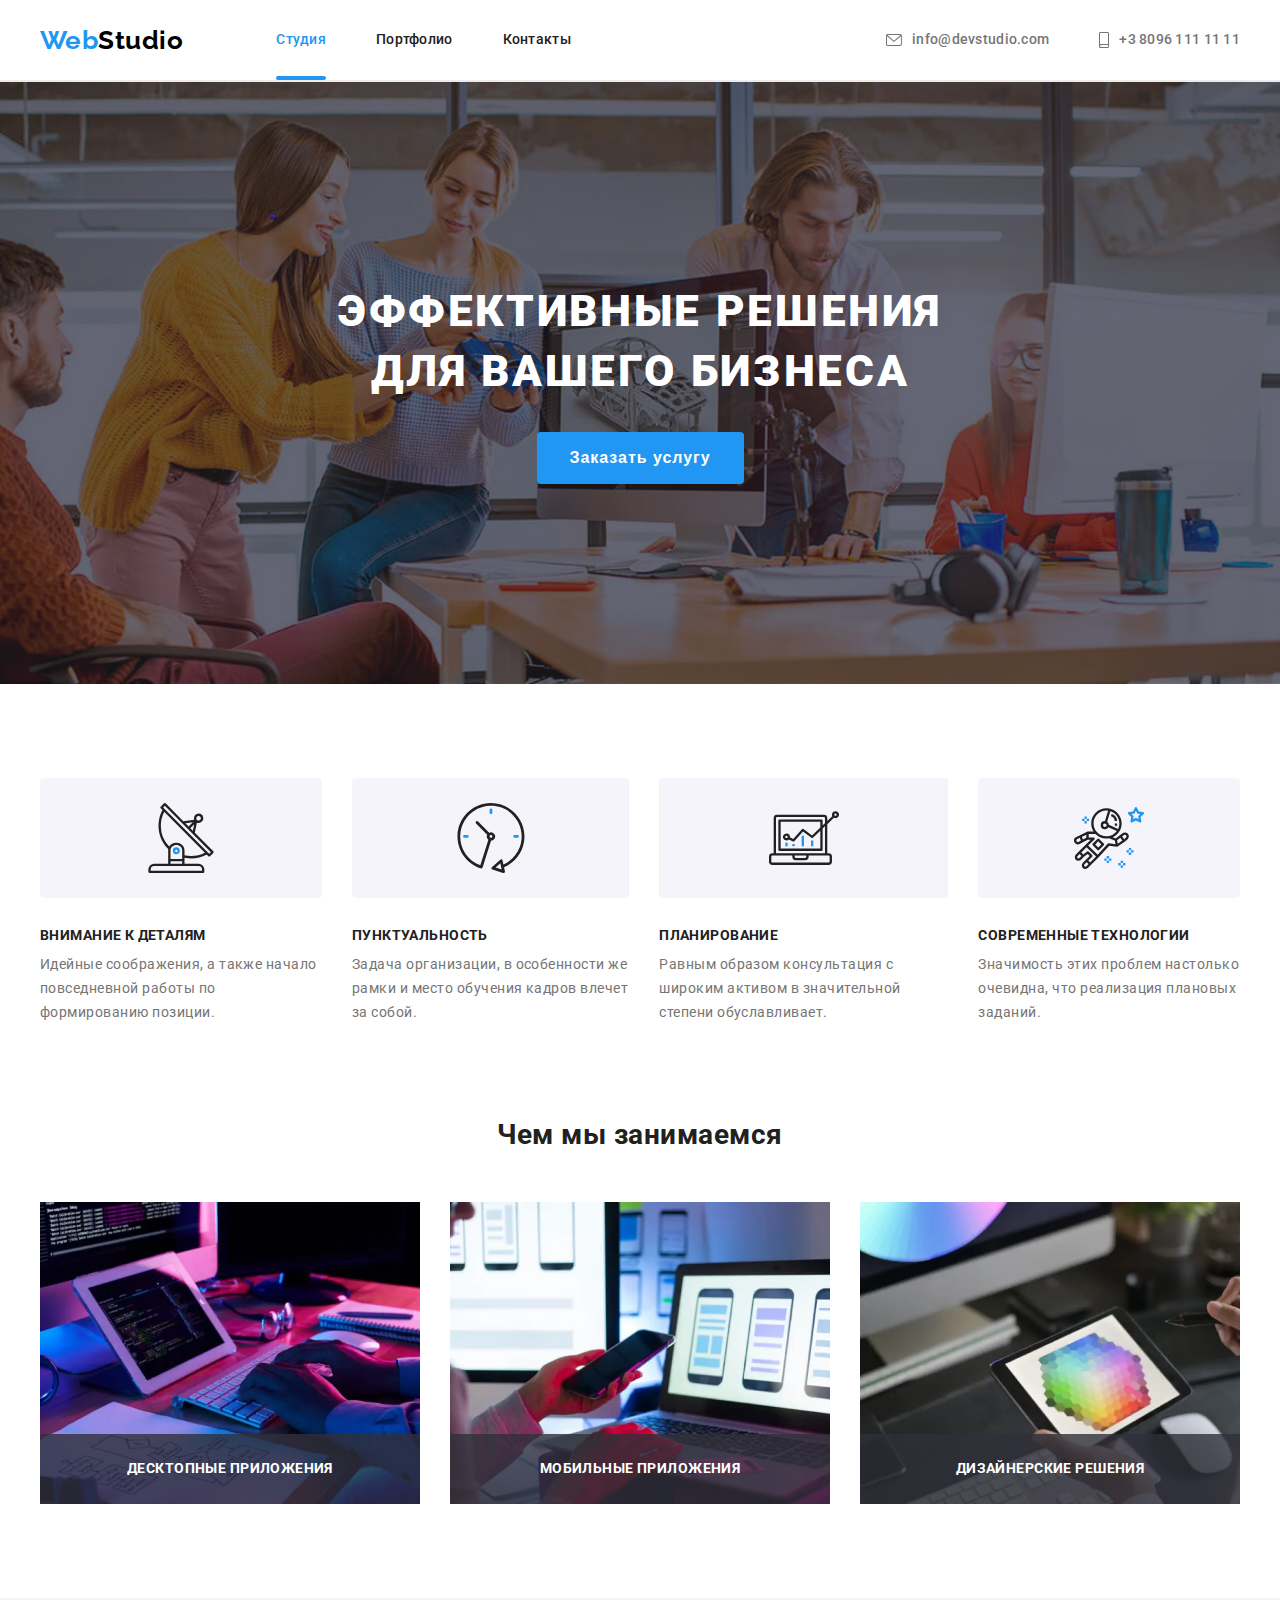
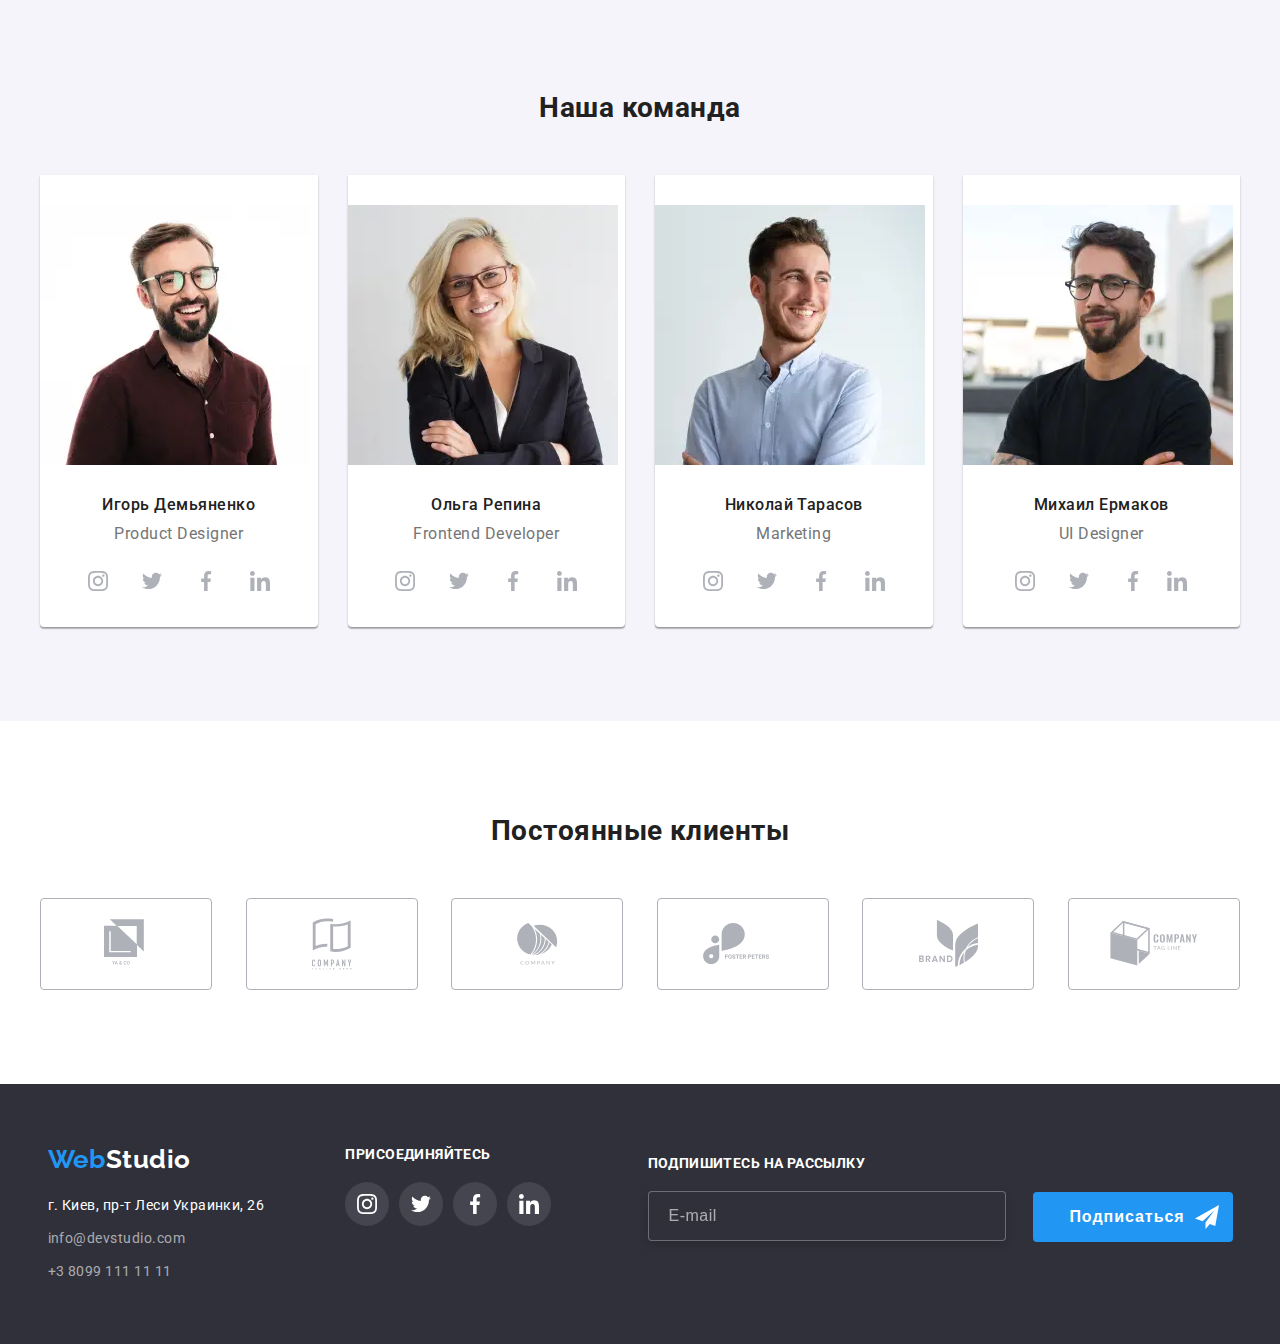
==== commit be881164: "17" ====
--- a/index.html
+++ b/index.html
@@ -87,6 +87,7 @@
               <a href="" class="mobile-menu__nav-link link">Контакты</a>
             </li>
           </ul>
+          <div class="mobile-menu__footer-wrapper">
           <ul class="mobile-menu__contacts-list list">
             <li class="mobile-menu__contacts-item">
               <a href="tel:+380961111111" class="mobile-menu__contacts-tel link"
@@ -122,6 +123,7 @@
                     </a>
                   </li>
                 </ul>
+              </div>
               </div>
         </div>
       </div>
@@ -139,7 +141,7 @@
         </button>
       </section>
       <!-- Features -->
-      <section class="section">
+      <section class="features__section section">
         <div class="container">
           <h2 hidden>Features</h2>
           <ul class="feature-list list">
@@ -483,7 +485,7 @@
         </div>
       </section>
       <!-- Clients -->
-      <section class="section">
+      <section class="clients-section section">
         <div class="container">
           <h2 class="secondary-titles">Постоянные клиенты</h2>
           <ul class="client-list list">
--- a/css/main.min.css
+++ b/css/main.min.css
@@ -1,2 +1,2 @@
-:root{--primary-text-color: #212121;--secondary-text-color: #757575;--main-background-color: #e5e5e5;--secondary-background-color: #2f303a;--third-background-color: #f5f4fa;--accent-color: #2196f3;--white-color: #ffffff;--project-list-item-gap: 30px;--icon-color: #afb1b8}.visually-hidden{position:absolute !important;clip:rect(1px 1px 1px 1px);clip:rect(1px, 1px, 1px, 1px);padding:0 !important;border:0 !important;height:1px !important;width:1px !important;overflow:hidden}h1,h2,h3,h4,h5,h6,p{margin-top:0;margin-bottom:0}img{display:block;max-width:100%;height:auto}.list{list-style:none;padding:0;margin:0}.link{text-decoration:none}body{margin:0;background-color:var(--white-color);font-family:'Roboto', sans-serif;letter-spacing:0.03em;color:var(--primary-text-color);overflow-x:hidden}.pointer{cursor:pointer}.section{padding-top:94px;padding-bottom:94px}.container{padding-left:15px;padding-right:15px;margin:0 auto}@media screen and (min-width: 480px){.container{width:480px}}@media screen and (min-width: 768px){.container{width:768px}}@media screen and (min-width: 1200px){.container{width:1200px}}.primary-button{display:inline-block;border:1px solid transparent;border-radius:4px;padding:10px 32px;min-width:200px;font-weight:bold;font-size:16px;line-height:1.87;align-items:center;text-align:center;letter-spacing:0.06em;background-color:var(--accent-color);color:var(--white-color)}.secondary-button{display:inline-block;border:1px solid transparent;border-radius:4px;padding:6px 22px;min-width:73px;font-weight:500;font-size:16px;line-height:1.6;background-color:var(--third-background-color);color:var(--primary-text-color);text-align:center;transition:background-color 250ms cubic-bezier(0.4, 0, 0.2, 1),color 250ms cubic-bezier(0.4, 0, 0.2, 1),box-shadow 250ms cubic-bezier(0.4, 0, 0.2, 1)}.secondary-button:hover,.secondary-button:focus{background-color:var(--accent-color);color:var(--white-color);box-shadow:0px 3px 1px rgba(0,0,0,0.1),0px 1px 2px rgba(0,0,0,0.08),0px 2px 2px rgba(0,0,0,0.12)}.secondary-titles{margin-top:0;margin-bottom:50px;font-weight:bold;font-size:36px;line-height:1.17;text-align:center}.backdrop{position:fixed;top:0;left:0;width:100vw;height:100vh;background-color:rgba(0,0,0,0.2);transition:opacity 500ms linear}.modal{position:absolute;left:50%;top:50%;transform:translate(-50%, -50%);width:96vw;max-width:450px;height:90vh;max-height:608px;overflow-y:scroll;background:var(--white-color);box-shadow:0px 1px 3px rgba(0,0,0,0.12),0px 1px 1px rgba(0,0,0,0.14),0px 2px 1px rgba(0,0,0,0.2);border-radius:4px;transition:transform 250ms cubic-bezier(0.4, 0, 0.2, 1)}@media screen and (min-width: 1200px){.modal{max-width:528px;height:580px}}.backdrop.is-hidden .modal{transition:transform 250ms cubic-bezier(0.4, 0, 0.2, 1)}.modal__close-btn{position:absolute;display:flex;justify-content:center;align-items:center;top:8px;right:8px;width:30px;height:30px;fill:#000000;background-color:transparent;border-radius:50%;border:1px solid rgba(0,0,0,0.1);transition:fill 250ms cubic-bezier(0.4, 0, 0.2, 1)}.modal__close-btn:hover .close-btn,.modal__close-btn:focus .close-btn{fill:var(--accent-color)}.close-btn{width:18px;height:18px}.is-hidden{opacity:0;visibility:hidden;pointer-events:none}.modal-form{display:flex;flex-direction:column;padding:40px}.modal-form__head{font-style:normal;font-weight:bold;font-size:20px;line-height:1.15;text-align:center;letter-spacing:0.03em;margin-bottom:12px}.modal-form__field{width:100%;height:58px;font-style:normal;font-weight:normal;font-size:12px;line-height:1.16;letter-spacing:0.01em;color:var(--secondary-text-color);margin-bottom:10px}.modal-form__field:nth-last-child(4){width:100%;height:138px;margin-bottom:20px}.modal-form__input-wrapper{display:block;position:relative}.modal-form__input{width:100%;height:40px;border:1px solid rgba(33,33,33,0.2);border-radius:4px;resize:none;padding-left:42px;transition:border-color 250ms cubic-bezier(0.4, 0, 0.2, 1)}.modal-form__input:nth-last-child(4){height:120px}.modal-form__input:focus{outline:none;border-color:var(--accent-color)}.modal-form__input:focus+.modal-form__icon{fill:var(--accent-color)}.modal-form__icon{position:absolute;top:50%;left:12px;transform:translateY(-50%);display:block;width:18px;height:18px;background-color:transparent;fill:var(--primary-text-color);transition:fill 250ms cubic-bezier(0.4, 0, 0.2, 1)}.modal-form__message{width:100%;height:120px;border:1px solid rgba(33,33,33,0.2);border-radius:4px;resize:none;padding:12px 16px;transition:border-color 250ms cubic-bezier(0.4, 0, 0.2, 1)}.modal-form__message:focus{outline:none;border-color:var(--accent-color)}.modal-form__message::placeholder{font-style:normal;font-weight:normal;font-size:12px;line-height:1.16;letter-spacing:0.01em;color:rgba(117,117,117,0.5)}.modal-form__term-desc{display:flex;font-style:normal;font-weight:normal;font-style:normal;font-weight:normal;font-size:12px;line-height:1.16;letter-spacing:0.03em;color:var(--secondary-text-color)}@media screen and (min-width: 1200px){.modal-form__term-desc{font-size:14px;line-height:1.71}}.modal-form__term-desc::before{display:inline-block;content:'';width:16px;height:16px;outline:1px solid #000000;margin-right:6px;cursor:pointer;vertical-align:middle}.modal-form__term:checked+.modal-form__term-desc::before{outline:none;background-image:url("../images/icon-check.svg")}.modal-form__term-link{font-style:normal;font-weight:normal;font-size:12px;line-height:1.16;letter-spacing:0.03em;color:var(--accent-color)}@media screen and (min-width: 1200px){.modal-form__term-link{font-size:14px;line-height:1.71}}.modal-form__btn{align-self:center;margin-top:30px;width:200px;height:50px;background:#188ce8;border:1px solid transparent;box-shadow:0px 4px 4px rgba(0,0,0,0.15);border-radius:4px;font-style:normal;font-weight:bold;font-size:16px;line-height:1.87;text-align:center;letter-spacing:0.06em;color:var(--white-color)}.logo{font-family:Raleway;font-weight:bold;font-size:26px;line-height:1.19;color:#000000;text-decoration:none}.logo__webletters{color:var(--accent-color)}.logo__dark-theme{color:var(--white-color)}@media screen and (max-width: 767px){.mobile-menu{position:fixed;z-index:1;top:0;left:0;width:100vw;height:100vh;background-color:#fff;opacity:0;visibility:hidden;pointer-events:none;overflow-y:scroll}.mobile-menu__button{padding:0;border:none;background-color:transparent}.mobile-menu__icon-menu{width:40px;height:40px;fill:#000000}.mobile-menu__button:active .mobile-menu__icon-menu{fill:var(--accent-color)}.mobile-menu__icon-close{width:40px;height:40px;fill:#000000}.mobile-menu__close-button:active .mobile-menu__icon-close{fill:var(--accent-color)}.mobile-menu__container{position:relative;padding-top:48px;padding-bottom:48px;padding-left:24px}.mobile-menu__close-button{position:absolute;top:10px;right:15px;width:40px;height:40px;background-color:transparent;border:none}.mobile-menu__nav-item:not(:last-child){margin-bottom:32px}.mobile-menu__nav-list{margin-bottom:302px}.mobile-menu__nav-link{font-style:normal;font-weight:500;font-size:40px;line-height:1.17;text-align:center;letter-spacing:0.02em;color:var(--primary-text-color)}.mobile-menu__nav-link:active{color:var(--accent-color)}.mobile-menu__contacts-list{margin-bottom:65px}.mobile-menu__contacts-item{margin-bottom:32px}.mobile-menu__contacts-tel{font-style:normal;font-weight:500;font-size:34px;line-height:1.17;letter-spacing:0.02em;color:var(--accent-color)}.mobile-menu__contacts-email{font-style:normal;font-weight:500;font-size:24px;line-height:1.16;letter-spacing:0.02em;color:var(--secondary-text-color)}.mobile-menu__social-icon-list{display:flex;justify-content:start;padding:0}.mobile-menu__social-icon-item:not(:first-child){margin-left:20px}.mobile-menu__social-icon-link{font-style:normal;font-weight:500;font-size:18px;line-height:1.22;letter-spacing:0.02em;color:var(--accent-color)}.is-open{opacity:1;visibility:visible;pointer-events:auto;transition:opacity 250ms cubic-bezier(0.4, 0, 0.2, 1),visibility 250ms cubic-bezier(0.4, 0, 0.2, 1)}}@media screen and (min-width: 768px){.mobile-menu{display:none}}@media screen and (min-width: 768px){.mobile-menu__button{display:none}}@media screen and (max-width: 767px){.header__container{display:flex;align-items:center;justify-content:space-between;padding-top:16px;padding-bottom:16px}}.header-nav{display:flex;align-items:center}.header-nav__list{display:flex;margin-left:93px}@media screen and (max-width: 767px){.header-nav__list{display:none}}.header-nav__item:not(:last-child){margin-right:50px}.header-nav__link{display:block;padding-top:32px;font-weight:500;font-size:14px;line-height:1.14;letter-spacing:0.02em;color:var(--primary-text-color);text-decoration:none;transition:color 250ms cubic-bezier(0.4, 0, 0.2, 1)}.header-nav__link:hover,.header-nav__link:focus{color:var(--accent-color)}.header-nav__link::after{display:block;content:'';height:4px;border-radius:2px;margin:0 auto;margin-top:28px;transition:background-color 250ms cubic-bezier(0.4, 0, 0.2, 1)}.header-nav__link:hover.header-nav__link::after,.header-nav__link:focus.header-nav__link::after{background-color:var(--accent-color)}.header-nav__link--active{color:var(--accent-color)}.header-nav__link--active::after{background-color:var(--accent-color)}.header-contacts__list{display:flex;margin-left:auto}@media screen and (max-width: 767px){.header-contacts__list{display:none}}@media screen and (min-width: 768px) and (max-width: 1199px){.header-contacts__list{display:block}}@media screen and (min-width: 1200px){.header-contacts__item:last-child{margin-left:50px}}.header-contacts__link{display:flex;font-weight:500;font-size:14px;line-height:1.14;letter-spacing:0.02em;justify-content:center;align-items:center;color:var(--secondary-text-color);text-decoration:none;fill:var(--secondary-text-color)}@media screen and (min-width: 768px) and (max-width: 1199px){.header-contacts__link{display:block}}.header-contacts__link:hover,.header-contacts__link:focus{color:var(--accent-color);fill:var(--accent-color)}.header-contacts__icon-env{margin-right:10px;width:16px;height:12px}.header-contacts__icon-phone{margin-right:10px;width:10px;height:16px}.header__border{height:0px;left:0px;top:80px;border:1px solid #ececec}.hero{margin-top:0;padding-top:200px;padding-bottom:200px;text-align:center;background-color:#c4c4c4;background-image:linear-gradient(rgba(47,48,58,0.4), rgba(47,48,58,0.4)),url("../images/hero-bg-img.jpg");background-repeat:no-repeat;background-position:center;background-size:cover}.hero__title{margin:0;margin-bottom:30px;font-weight:900;font-size:44px;line-height:1.36;letter-spacing:0.06em;text-transform:uppercase;color:var(--white-color)}@media screen and (max-width: 1199px){.hero__title{font-size:26px;line-height:1.61}}@media screen and (min-width: 768px){.feature-list{display:flex}}@media screen and (min-width: 768px) and (max-width: 1199px){.feature-list{flex-wrap:wrap;margin-top:calc(-1 * var(--project-list-item-gap));margin-left:calc(-1 * var(--project-list-item-gap))}}@media screen and (min-width: 768px) and (max-width: 1199px){.feature-list__item{flex-basis:calc(100% / 2 - 30px);margin-left:30px;margin-top:30px}}.feature-list__icon-wrapper{display:flex;justify-content:center;align-items:center;margin-bottom:30px;width:100%;height:120px;border-radius:4px;background-color:var(--third-background-color)}.feature-list__icon{width:70px;height:70px}@media screen and (min-width: 1200px){.feature-list__item:not(:first-child){margin-left:30px}}.feature-list__title{margin-top:0;margin-bottom:10px;font-weight:bold;font-size:14px;line-height:1.14;letter-spacing:0.03em;text-transform:uppercase}@media screen and (max-width: 480px){.feature-list__title{text-align:center}}.feature-list__text{margin-top:0;margin-bottom:0;font-size:14px;line-height:1.71;color:var(--secondary-text-color)}@media screen and (max-width: 1199px){.courses-section{display:none}}.course-list{display:flex}.course-list__item{position:relative;display:flex}.course-list__item:not(:first-child){margin-left:30px}.course-list__text{position:absolute;padding:27px 0;width:100%;bottom:0;background:rgba(47,48,58,0.8);font-style:normal;font-weight:bold;text-align:center;font-size:14px;line-height:1.14;letter-spacing:0.03em;text-transform:uppercase;color:var(--white-color)}.crew-section{background-color:var(--third-background-color)}.crew{display:block}@media screen and (min-width: 768px){.crew{display:flex}}@media screen and (min-width: 768px) and (max-width: 1199px){.crew{flex-wrap:wrap;margin-top:calc(-1 * var(--project-list-item-gap));margin-left:calc(-1 * var(--project-list-item-gap))}}.crew-list{width:100%;background-color:var(--white-color);text-align:center;box-shadow:0px 1px 3px rgba(0,0,0,0.12),0px 1px 1px rgba(0,0,0,0.14),0px 2px 1px rgba(0,0,0,0.2);border-radius:0px 0px 4px 4px}@media screen and (min-width: 768px) and (max-width: 1199px){.crew-list{flex-basis:calc(100% / 2 - 30px);margin-left:30px;margin-top:30px}}@media screen and (min-width: 1200px){.crew-list:not(:first-child){margin-left:30px}}.crew-list__item{padding-top:30px}.crew__name{margin-bottom:10px;font-weight:500;font-size:16px;line-height:1.19}.crew__pos{margin-top:0;margin-bottom:0;font-size:16px;line-height:1.19;color:var(--secondary-text-color)}.crew__icon-row{margin:16px 32px 30px 32px}.crew__icon-list{justify-content:center;display:flex;padding:0}.crew__icon-item{display:inherit}.crew__icon-item:not(:last-child){margin-right:10px}.crew__icon-link{display:flex;align-items:center;justify-content:center;width:44px;height:44px;border-radius:50%;fill:var(--icon-color);transition:fill 250ms cubic-bezier(0.4, 0, 0.2, 1),background-color 250ms cubic-bezier(0.4, 0, 0.2, 1)}.crew__icon-link:focus,.crew__icon-link:hover{fill:var(--white-color);background-color:var(--accent-color);border-radius:50%;outline:none}.crew__icon{width:20px;height:20px}.client-list{display:flex;flex-wrap:wrap;justify-content:center}@media screen and (max-width: 1199px){.client-list{margin-top:calc(-1 * var(--project-list-item-gap));margin-left:calc(-1 * var(--project-list-item-gap))}}@media screen and (min-width: 1200px){.client-list{justify-content:space-between;padding:0;margin:0}}.client-list__item{display:inherit;justify-content:center;align-items:center;border:1px solid var(--icon-color);box-sizing:border-box;border-radius:4px}@media screen and (min-width: 480px) and (max-width: 767px){.client-list__item{flex-basis:calc(100% / 2 - 30px);margin-left:30px;margin-top:30px}}@media screen and (min-width: 768px) and (max-width: 1199px){.client-list__item{flex-basis:calc(100% / 3 - 30px);margin-left:30px;margin-top:30px}}.client-list__link{display:inherit;align-items:center;justify-content:center;max-width:170px;height:90px;fill:var(--icon-color);transition:fill 250ms cubic-bezier(0.4, 0, 0.2, 1)}@media screen and (min-width: 1200px){.client-list__link{width:170px}}.client-list__link:focus,.client-list__link:hover{border:1px solid var(--accent-color);fill:var(--accent-color);outline:none}.client-list__icon.first-comp{width:44px;height:49px}.client-list__icon.second-comp{width:40px;height:52px}.client-list__icon.third-comp{width:41px;height:42px}.client-list__icon.fourth-comp{width:79px;height:42px}.client-list__icon.fifth-comp{width:59px;height:47px}.client-list__icon.sixth-comp{width:88px;height:45px}.portfolio-nav{display:flex;margin-bottom:50px}@media screen and (max-width: 767px){.portfolio-nav{flex-wrap:wrap}}@media screen and (min-width: 768px){.portfolio-nav{justify-content:center}}.portfolio-nav__item:not(:last-child){margin-right:8px;margin-bottom:15px}.project-list{display:block}@media screen and (min-width: 768px){.project-list{display:flex;flex-wrap:wrap;margin-top:calc(-1 * var(--project-list-item-gap));margin-left:calc(-1 * var(--project-list-item-gap))}}.project-list__item{margin:0 auto;transition:box-shadow 250ms cubic-bezier(0.4, 0, 0.2, 1)}@media screen and (min-width: 768px){.project-list__item{flex-basis:calc(100% / 2 - var(--project-list-item-gap));margin-left:var(--project-list-item-gap);margin-top:var(--project-list-item-gap)}}@media screen and (min-width: 1200px){.project-list__item{flex-basis:calc(100% / 3 - var(--project-list-item-gap))}}@media screen and (max-width: 767px){.project-list__item:not(:last-child){margin-bottom:30px}}.project-list__item:hover{box-shadow:0px 1px 1px rgba(0,0,0,0.12),0px 4px 4px rgba(0,0,0,0.06),1px 4px 6px rgba(0,0,0,0.16)}.project-list__card-content{padding:20px 24px;border-left:1px solid #eeeeee;border-right:1px solid #eeeeee;border-bottom:1px solid #eeeeee}.project-list__link{text-decoration:none}.project-list__img-wrapper{position:relative;overflow:hidden;perspective:1000px}.project-list__img{width:100%}.project-list__name{margin-top:0;margin-bottom:4px;font-weight:bold;font-size:18px;line-height:2;letter-spacing:0.06em;color:var(--primary-text-color);text-decoration:none}.project-list__entity{margin-top:0;margin-bottom:0;font-size:16px;line-height:1.87;color:var(--secondary-text-color);text-decoration:none}.footer__container{padding-top:60px;padding-bottom:60px;background-color:var(--secondary-background-color)}@media screen and (min-width: 1200px){.footer__container{display:flex;align-items:baseline;justify-content:space-around}}.footer__left-side{display:block}@media screen and (max-width: 1199px){.footer__left-side{margin-bottom:60px}}@media screen and (min-width: 768px) and (max-width: 1199px){.footer__left-side{display:flex;justify-content:space-around}}@media screen and (min-width: 1200px){.footer__left-side{display:flex}}.footer__logo-and-address-wrapper{display:block}@media screen and (max-width: 1199px){.footer__logo-and-address-wrapper{text-align:center;margin:0 auto}}@media screen and (max-width: 767px){.footer__logo-and-address-wrapper{margin-bottom:60px}}.footer-address{margin-top:20px}.footer-address__item:not(:last-child){margin-bottom:9px}.footer-address__list{font-size:14px;line-height:1.71;color:var(--white-color);font-style:normal}.footer-address__contact{font-size:14px;line-height:1.71;color:rgba(255,255,255,0.6);text-decoration:none}.footer-address__contact:hover,.footer-address__contact:focus{color:var(--accent-color)}.footer__icon-title{display:inline-block;margin-bottom:20px;font-weight:bold;font-size:14px;line-height:1.14;letter-spacing:0.03em;text-transform:uppercase;color:var(--white-color)}.footer__icon-row{margin:0 auto;width:206px}@media screen and (max-width: 1199px){.footer__icon-row{text-align:center}}.footer__icon-list{display:flex;padding:0;margin:0 auto}.footer__icon-item{display:inherit}.footer__icon-item:not(:last-child){margin-right:10px}.footer__icon-link{display:inherit;align-items:center;justify-content:center;width:44px;height:44px;fill:var(--white-color);background-color:rgba(255,255,255,0.1);border-radius:50%;transition:fill 250ms cubic-bezier(0.4, 0, 0.2, 1),background-color 250ms cubic-bezier(0.4, 0, 0.2, 1)}.footer__icon-link:focus,.footer__icon-link:hover{fill:var(--white-color);background-color:var(--accent-color);border-radius:50%;outline:none}.footer__icon{width:20px;height:20px}.footer__right-side{display:block;width:100%}.footer__form-section{display:block}@media screen and (min-width: 1200px){.footer__form-section{position:relative;width:100%;height:86px}}.footer__form{display:flex;flex-direction:column;width:100%}.footer__form-head{margin-bottom:20px;font-weight:bold;font-size:14px;line-height:1.14;letter-spacing:0.03em;text-transform:uppercase;color:var(--white-color)}@media screen and (max-width: 1199px){.footer__form-head{text-align:center}}.footer__form-input{margin-bottom:20px;width:450px;height:50px;border:1px solid rgba(255,255,255,0.3);box-sizing:border-box;padding-left:20px;color:var(--white-color);background-color:var(--secondary-background-color);filter:drop-shadow(0px 4px 4px rgba(0,0,0,0.15));border-radius:4px}@media screen and (max-width: 1199px){.footer__form-input{align-self:center}}@media screen and (min-width: 1200px){.footer__form-input{margin-bottom:0;margin-right:12px;width:358px;height:50px}}.footer__form-input::placeholder{font-weight:normal;font-size:16px;line-height:1.25;align-items:center;letter-spacing:0.03em;color:rgba(255,255,255,0.6)}.footer__form-btn{margin:0 auto;width:200px;height:50px;background:var(--accent-color);border-radius:4px;border:1px solid transparent;font-weight:bold;font-size:16px;line-height:1.87;display:flex;justify-content:center;align-items:center;letter-spacing:0.06em;color:var(--white-color)}@media screen and (min-width: 1200px){.footer__form-btn{position:absolute;bottom:0;right:0;padding-left:29px}}.footer__form-btn::after{content:'';display:inline-block;width:24px;height:24px;margin-left:10px;background-color:var(--accent-color);background-image:url("../images/icon-send.svg")}@media screen and (min-width: 1200px){.footer__right-side,.footer__left-side{width:calc((100% - 30px) / 2)}}.overlay{position:absolute;top:0;left:0;margin:0;background-color:rgba(33,150,243,0.9);font-weight:normal;font-size:18px;line-height:1.55;letter-spacing:0.03em;color:var(--white-color);padding:63px 24px;width:100%;height:100%;transform:translateY(100%);transition:transform 250ms cubic-bezier(0.4, 0, 0.2, 1)}.project-list__link:hover .overlay,.project-list__link:focus .overlay{transform:translateY(0%);transition:250ms cubic-bezier(0.4, 0, 0.2, 1)}
+:root{--primary-text-color: #212121;--secondary-text-color: #757575;--main-background-color: #e5e5e5;--secondary-background-color: #2f303a;--third-background-color: #f5f4fa;--accent-color: #2196f3;--white-color: #ffffff;--project-list-item-gap: 30px;--icon-color: #afb1b8}.visually-hidden{position:absolute !important;clip:rect(1px 1px 1px 1px);clip:rect(1px, 1px, 1px, 1px);padding:0 !important;border:0 !important;height:1px !important;width:1px !important;overflow:hidden}h1,h2,h3,h4,h5,h6,p{margin-top:0;margin-bottom:0}img{display:block;max-width:100%;height:auto}.list{list-style:none;padding:0;margin:0}.link{text-decoration:none}body{margin:0;background-color:var(--white-color);font-family:'Roboto', sans-serif;letter-spacing:0.03em;color:var(--primary-text-color);overflow-x:hidden}.pointer{cursor:pointer}.section{padding-top:94px;padding-bottom:94px}.container{padding-left:15px;padding-right:15px;margin:0 auto}@media screen and (min-width: 480px){.container{width:480px}}@media screen and (min-width: 768px){.container{width:768px}}@media screen and (min-width: 1200px){.container{width:1200px}}.primary-button{display:inline-block;border:1px solid transparent;border-radius:4px;padding:10px 32px;min-width:200px;font-weight:bold;font-size:16px;line-height:1.87;-webkit-box-align:center;-ms-flex-align:center;align-items:center;text-align:center;letter-spacing:0.06em;background-color:var(--accent-color);color:var(--white-color)}.secondary-button{display:inline-block;border:1px solid transparent;border-radius:4px;padding:6px 22px;min-width:73px;font-weight:500;font-size:16px;line-height:1.6;background-color:var(--third-background-color);color:var(--primary-text-color);text-align:center;-webkit-transition:background-color 250ms cubic-bezier(0.4, 0, 0.2, 1),color 250ms cubic-bezier(0.4, 0, 0.2, 1),-webkit-box-shadow 250ms cubic-bezier(0.4, 0, 0.2, 1);transition:background-color 250ms cubic-bezier(0.4, 0, 0.2, 1),color 250ms cubic-bezier(0.4, 0, 0.2, 1),-webkit-box-shadow 250ms cubic-bezier(0.4, 0, 0.2, 1);transition:background-color 250ms cubic-bezier(0.4, 0, 0.2, 1),color 250ms cubic-bezier(0.4, 0, 0.2, 1),box-shadow 250ms cubic-bezier(0.4, 0, 0.2, 1);transition:background-color 250ms cubic-bezier(0.4, 0, 0.2, 1),color 250ms cubic-bezier(0.4, 0, 0.2, 1),box-shadow 250ms cubic-bezier(0.4, 0, 0.2, 1),-webkit-box-shadow 250ms cubic-bezier(0.4, 0, 0.2, 1)}.secondary-button:hover,.secondary-button:focus{background-color:var(--accent-color);color:var(--white-color);-webkit-box-shadow:0px 3px 1px rgba(0,0,0,0.1),0px 1px 2px rgba(0,0,0,0.08),0px 2px 2px rgba(0,0,0,0.12);box-shadow:0px 3px 1px rgba(0,0,0,0.1),0px 1px 2px rgba(0,0,0,0.08),0px 2px 2px rgba(0,0,0,0.12)}.secondary-titles{margin-top:0;margin-bottom:50px;font-weight:bold;font-size:28px;line-height:1.17;text-align:center}@media screen and (max-width: 1199px){.secondary-titles{font-size:36px;line-height:1.17}}.backdrop{position:fixed;top:0;left:0;width:100vw;height:100vh;background-color:rgba(0,0,0,0.2);-webkit-transition:opacity 500ms linear;transition:opacity 500ms linear}.modal{position:absolute;left:50%;top:50%;-webkit-transform:translate(-50%, -50%);transform:translate(-50%, -50%);width:96vw;max-width:450px;height:90vh;max-height:608px;overflow-y:scroll;background:var(--white-color);-webkit-box-shadow:0px 1px 3px rgba(0,0,0,0.12),0px 1px 1px rgba(0,0,0,0.14),0px 2px 1px rgba(0,0,0,0.2);box-shadow:0px 1px 3px rgba(0,0,0,0.12),0px 1px 1px rgba(0,0,0,0.14),0px 2px 1px rgba(0,0,0,0.2);border-radius:4px;-webkit-transition:-webkit-transform 250ms cubic-bezier(0.4, 0, 0.2, 1);transition:-webkit-transform 250ms cubic-bezier(0.4, 0, 0.2, 1);transition:transform 250ms cubic-bezier(0.4, 0, 0.2, 1);transition:transform 250ms cubic-bezier(0.4, 0, 0.2, 1), -webkit-transform 250ms cubic-bezier(0.4, 0, 0.2, 1)}@media screen and (min-width: 1200px){.modal{max-width:528px;height:580px}}.backdrop.is-hidden .modal{-webkit-transition:-webkit-transform 250ms cubic-bezier(0.4, 0, 0.2, 1);transition:-webkit-transform 250ms cubic-bezier(0.4, 0, 0.2, 1);transition:transform 250ms cubic-bezier(0.4, 0, 0.2, 1);transition:transform 250ms cubic-bezier(0.4, 0, 0.2, 1), -webkit-transform 250ms cubic-bezier(0.4, 0, 0.2, 1)}.modal__close-btn{position:absolute;display:-webkit-box;display:-ms-flexbox;display:flex;-webkit-box-pack:center;-ms-flex-pack:center;justify-content:center;-webkit-box-align:center;-ms-flex-align:center;align-items:center;top:8px;right:8px;width:30px;height:30px;fill:#000000;background-color:transparent;border-radius:50%;border:1px solid rgba(0,0,0,0.1);-webkit-transition:fill 250ms cubic-bezier(0.4, 0, 0.2, 1);transition:fill 250ms cubic-bezier(0.4, 0, 0.2, 1)}.modal__close-btn:hover .close-btn,.modal__close-btn:focus .close-btn{fill:var(--accent-color)}.close-btn{width:18px;height:18px}.is-hidden{opacity:0;visibility:hidden;pointer-events:none}.modal-form{display:-webkit-box;display:-ms-flexbox;display:flex;-webkit-box-orient:vertical;-webkit-box-direction:normal;-ms-flex-direction:column;flex-direction:column;padding:40px}.modal-form__head{font-style:normal;font-weight:bold;font-size:20px;line-height:1.15;text-align:center;letter-spacing:0.03em;margin-bottom:12px}.modal-form__field{width:100%;height:58px;font-style:normal;font-weight:normal;font-size:12px;line-height:1.16;letter-spacing:0.01em;color:var(--secondary-text-color);margin-bottom:10px}.modal-form__field:nth-last-child(4){width:100%;height:138px;margin-bottom:20px}.modal-form__input-wrapper{display:block;position:relative}.modal-form__input{width:100%;height:40px;border:1px solid rgba(33,33,33,0.2);border-radius:4px;resize:none;padding-left:42px;-webkit-transition:border-color 250ms cubic-bezier(0.4, 0, 0.2, 1);transition:border-color 250ms cubic-bezier(0.4, 0, 0.2, 1)}.modal-form__input:nth-last-child(4){height:120px}.modal-form__input:focus{outline:none;border-color:var(--accent-color)}.modal-form__input:focus+.modal-form__icon{fill:var(--accent-color)}.modal-form__icon{position:absolute;top:50%;left:12px;-webkit-transform:translateY(-50%);transform:translateY(-50%);display:block;width:18px;height:18px;background-color:transparent;fill:var(--primary-text-color);-webkit-transition:fill 250ms cubic-bezier(0.4, 0, 0.2, 1);transition:fill 250ms cubic-bezier(0.4, 0, 0.2, 1)}.modal-form__message{width:100%;height:120px;border:1px solid rgba(33,33,33,0.2);border-radius:4px;resize:none;padding:12px 16px;-webkit-transition:border-color 250ms cubic-bezier(0.4, 0, 0.2, 1);transition:border-color 250ms cubic-bezier(0.4, 0, 0.2, 1)}.modal-form__message:focus{outline:none;border-color:var(--accent-color)}.modal-form__message::-webkit-input-placeholder{font-style:normal;font-weight:normal;font-size:12px;line-height:1.16;letter-spacing:0.01em;color:rgba(117,117,117,0.5)}.modal-form__message:-ms-input-placeholder{font-style:normal;font-weight:normal;font-size:12px;line-height:1.16;letter-spacing:0.01em;color:rgba(117,117,117,0.5)}.modal-form__message::-ms-input-placeholder{font-style:normal;font-weight:normal;font-size:12px;line-height:1.16;letter-spacing:0.01em;color:rgba(117,117,117,0.5)}.modal-form__message::placeholder{font-style:normal;font-weight:normal;font-size:12px;line-height:1.16;letter-spacing:0.01em;color:rgba(117,117,117,0.5)}.modal-form__term-desc{display:-webkit-box;display:-ms-flexbox;display:flex;font-style:normal;font-weight:normal;font-style:normal;font-weight:normal;font-size:12px;line-height:1.16;letter-spacing:0.03em;color:var(--secondary-text-color)}@media screen and (min-width: 1200px){.modal-form__term-desc{font-size:14px;line-height:1.71}}.modal-form__term-desc::before{display:inline-block;content:'';width:16px;height:16px;outline:1px solid #000000;margin-right:6px;cursor:pointer;vertical-align:middle}.modal-form__term:checked+.modal-form__term-desc::before{outline:none;background-image:url("../images/icon-check.svg")}.modal-form__term-link{font-style:normal;font-weight:normal;font-size:12px;line-height:1.16;letter-spacing:0.03em;color:var(--accent-color)}@media screen and (min-width: 1200px){.modal-form__term-link{font-size:14px;line-height:1.71}}.modal-form__btn{-ms-flex-item-align:center;-ms-grid-row-align:center;align-self:center;margin-top:30px;width:200px;height:50px;background:#188ce8;border:1px solid transparent;-webkit-box-shadow:0px 4px 4px rgba(0,0,0,0.15);box-shadow:0px 4px 4px rgba(0,0,0,0.15);border-radius:4px;font-style:normal;font-weight:bold;font-size:16px;line-height:1.87;text-align:center;letter-spacing:0.06em;color:var(--white-color)}.logo{font-family:Raleway;font-weight:bold;font-size:26px;line-height:1.19;color:#000000;text-decoration:none}.logo__webletters{color:var(--accent-color)}.logo__dark-theme{color:var(--white-color)}@media screen and (max-width: 767px){.mobile-menu{position:fixed;z-index:1;top:0;left:0;width:100vw;height:100vh;background-color:#fff;opacity:0;visibility:hidden;pointer-events:none;overflow-y:scroll}.mobile-menu__button{padding:0;border:none;background-color:transparent}.mobile-menu__icon-menu{width:40px;height:40px;fill:#000000}.mobile-menu__button:active .mobile-menu__icon-menu{fill:var(--accent-color)}.mobile-menu__icon-close{width:40px;height:40px;fill:#000000}.mobile-menu__close-button:active .mobile-menu__icon-close{fill:var(--accent-color)}.mobile-menu__container{position:relative;width:100vw;height:100vh;padding-top:48px;padding-bottom:48px;padding-left:24px}.mobile-menu__close-button{position:absolute;top:10px;right:15px;width:40px;height:40px;background-color:transparent;border:none}.mobile-menu__nav-item:not(:last-child){margin-bottom:32px}.mobile-menu__nav-list{margin-bottom:25px}.mobile-menu__nav-link{font-style:normal;font-weight:500;font-size:40px;line-height:1.17;text-align:center;letter-spacing:0.02em;color:var(--primary-text-color)}.mobile-menu__nav-link:active{color:var(--accent-color)}.mobile-menu__footer-wrapper{position:absolute;z-index:1;left:24px;bottom:48px}.mobile-menu__contacts-list{margin-bottom:65px}.mobile-menu__contacts-item{margin-bottom:32px}.mobile-menu__contacts-tel{font-style:normal;font-weight:500;font-size:34px;line-height:1.17;letter-spacing:0.02em;color:var(--accent-color)}.mobile-menu__contacts-email{font-style:normal;font-weight:500;font-size:24px;line-height:1.16;letter-spacing:0.02em;color:var(--secondary-text-color)}.mobile-menu__social-icon-list{display:-webkit-box;display:-ms-flexbox;display:flex;-webkit-box-pack:start;-ms-flex-pack:start;justify-content:start;padding:0}.mobile-menu__social-icon-link{font-style:normal;font-weight:500;font-size:18px;line-height:1.22;letter-spacing:0.02em;color:var(--accent-color)}.mobile-menu__social-icon-item:not(:last-child) .mobile-menu__social-icon-link::after{content:'';width:22px;height:0px;margin-left:10px;margin-right:10px;border:1px solid rgba(33,33,33,0.2);-webkit-transform:rotate(90deg);transform:rotate(90deg)}}.is-open{opacity:1;visibility:visible;pointer-events:auto;-webkit-transition:opacity 250ms cubic-bezier(0.4, 0, 0.2, 1),visibility 250ms cubic-bezier(0.4, 0, 0.2, 1);transition:opacity 250ms cubic-bezier(0.4, 0, 0.2, 1),visibility 250ms cubic-bezier(0.4, 0, 0.2, 1)}@media screen and (min-width: 768px){.mobile-menu{display:none}}@media screen and (min-width: 768px){.mobile-menu__button{display:none}}@media screen and (max-width: 767px){.header__container{display:-webkit-box;display:-ms-flexbox;display:flex;-webkit-box-align:center;-ms-flex-align:center;align-items:center;-webkit-box-pack:justify;-ms-flex-pack:justify;justify-content:space-between;padding-top:16px;padding-bottom:16px}}.header-nav{display:-webkit-box;display:-ms-flexbox;display:flex;-webkit-box-align:center;-ms-flex-align:center;align-items:center}.header-nav__list{display:-webkit-box;display:-ms-flexbox;display:flex;margin-left:93px}@media screen and (max-width: 767px){.header-nav__list{display:none}}.header-nav__item:not(:last-child){margin-right:50px}.header-nav__link{display:block;padding-top:32px;font-weight:500;font-size:14px;line-height:1.14;letter-spacing:0.02em;color:var(--primary-text-color);text-decoration:none;-webkit-transition:color 250ms cubic-bezier(0.4, 0, 0.2, 1);transition:color 250ms cubic-bezier(0.4, 0, 0.2, 1)}.header-nav__link:hover,.header-nav__link:focus{color:var(--accent-color)}.header-nav__link::after{display:block;content:'';height:4px;border-radius:2px;margin:0 auto;margin-top:28px;-webkit-transition:background-color 250ms cubic-bezier(0.4, 0, 0.2, 1);transition:background-color 250ms cubic-bezier(0.4, 0, 0.2, 1)}.header-nav__link:hover.header-nav__link::after,.header-nav__link:focus.header-nav__link::after{background-color:var(--accent-color)}.header-nav__link--active{color:var(--accent-color)}.header-nav__link--active::after{background-color:var(--accent-color)}.header-contacts__list{display:-webkit-box;display:-ms-flexbox;display:flex;margin-left:auto}@media screen and (max-width: 767px){.header-contacts__list{display:none}}@media screen and (min-width: 768px) and (max-width: 1199px){.header-contacts__list{display:block}}@media screen and (min-width: 768px) and (max-width: 1199px){.header-contacts__item:not(:last-child){margin-bottom:10px}}@media screen and (min-width: 1200px){.header-contacts__item:not(:last-child){margin-right:50px}}.header-contacts__link{display:-webkit-box;display:-ms-flexbox;display:flex;font-weight:500;font-size:14px;line-height:1.14;letter-spacing:0.02em;-webkit-box-pack:center;-ms-flex-pack:center;justify-content:center;-webkit-box-align:center;-ms-flex-align:center;align-items:center;color:var(--secondary-text-color);text-decoration:none;fill:var(--secondary-text-color)}@media screen and (min-width: 768px) and (max-width: 1199px){.header-contacts__link{display:block}}.header-contacts__link:hover,.header-contacts__link:focus{color:var(--accent-color);fill:var(--accent-color)}.header-contacts__icon-env{margin-right:10px;width:16px;height:12px}.header-contacts__icon-phone{margin-right:10px;width:10px;height:16px}.header__border{height:0px;left:0px;top:80px;border:1px solid #ececec}.hero{margin-top:0;padding-top:118px;padding-bottom:118px;text-align:center;background-color:#c4c4c4;background-image:-webkit-gradient(linear, left top, left bottom, from(rgba(47,48,58,0.4)), to(rgba(47,48,58,0.4))),url("../images/hero-bg-img.jpg");background-image:linear-gradient(rgba(47,48,58,0.4), rgba(47,48,58,0.4)),url("../images/hero-bg-img.jpg");background-repeat:no-repeat;background-position:center;background-size:cover}@media (min-device-pixel-ratio: 2) and (max-width: 767px), (-webkit-min-device-pixel-ratio: 2) and (max-width: 767px), (min-resolution: 192dpi) and (max-width: 767px), (min-resolution: 2dppx) and (max-width: 767px){.hero{background-image:-webkit-gradient(linear, left top, left bottom, from(rgba(47,48,58,0.4)), to(rgba(47,48,58,0.4))),url("../images/hero/bg-mobile@2x.jpg");background-image:linear-gradient(rgba(47,48,58,0.4), rgba(47,48,58,0.4)),url("../images/hero/bg-mobile@2x.jpg")}}@media screen and (min-width: 768px){.hero{background-image:-webkit-gradient(linear, left top, left bottom, from(rgba(47,48,58,0.4)), to(rgba(47,48,58,0.4))),url("../images/hero/bg-tablet.jpg");background-image:linear-gradient(rgba(47,48,58,0.4), rgba(47,48,58,0.4)),url("../images/hero/bg-tablet.jpg")}}@media (min-device-pixel-ratio: 2) and (min-width: 768px), (-webkit-min-device-pixel-ratio: 2) and (min-width: 768px), (min-resolution: 192dpi) and (min-width: 768px), (min-resolution: 2dppx) and (min-width: 768px){.hero{background-image:-webkit-gradient(linear, left top, left bottom, from(rgba(47,48,58,0.4)), to(rgba(47,48,58,0.4))),url("../images/hero/bg-tablet@2x.jpg");background-image:linear-gradient(rgba(47,48,58,0.4), rgba(47,48,58,0.4)),url("../images/hero/bg-tablet@2x.jpg")}}@media screen and (min-width: 1200px){.hero{padding-top:200px;padding-bottom:200px;background-image:-webkit-gradient(linear, left top, left bottom, from(rgba(47,48,58,0.4)), to(rgba(47,48,58,0.4))),url("../images/hero/bg-desktop.jpg");background-image:linear-gradient(rgba(47,48,58,0.4), rgba(47,48,58,0.4)),url("../images/hero/bg-desktop.jpg")}}@media (min-device-pixel-ratio: 2) and (min-width: 1200px), (-webkit-min-device-pixel-ratio: 2) and (min-width: 1200px), (min-resolution: 192dpi) and (min-width: 1200px), (min-resolution: 2dppx) and (min-width: 1200px){.hero{background-image:-webkit-gradient(linear, left top, left bottom, from(rgba(47,48,58,0.4)), to(rgba(47,48,58,0.4))),url("../images/hero/bg-desktop@2x.jpg");background-image:linear-gradient(rgba(47,48,58,0.4), rgba(47,48,58,0.4)),url("../images/hero/bg-desktop@2x.jpg")}}.hero__title{margin:0;margin-bottom:30px;font-weight:900;font-size:44px;line-height:1.36;letter-spacing:0.06em;text-transform:uppercase;color:var(--white-color)}@media screen and (max-width: 1199px){.hero__title{font-size:26px;line-height:1.61}}@media screen and (max-width: 1199px){.features__section{padding-top:60px;padding-bottom:60px}}@media screen and (min-width: 768px){.feature-list{display:-webkit-box;display:-ms-flexbox;display:flex}}@media screen and (min-width: 768px) and (max-width: 1199px){.feature-list{-ms-flex-wrap:wrap;flex-wrap:wrap;margin-top:calc(-1 * var(--project-list-item-gap));margin-left:calc(-1 * var(--project-list-item-gap))}}@media screen and (min-width: 768px) and (max-width: 1199px){.feature-list__item{-ms-flex-preferred-size:calc(100% / 2 - 30px);flex-basis:calc(100% / 2 - 30px);margin-left:30px;margin-top:30px}}.feature-list__icon-wrapper{display:-webkit-box;display:-ms-flexbox;display:flex;-webkit-box-pack:center;-ms-flex-pack:center;justify-content:center;-webkit-box-align:center;-ms-flex-align:center;align-items:center;margin-bottom:30px;width:100%;height:120px;border-radius:4px;background-color:var(--third-background-color)}.feature-list__icon{width:70px;height:70px}@media screen and (min-width: 1200px){.feature-list__item:not(:first-child){margin-left:30px}}.feature-list__title{margin-top:0;margin-bottom:10px;font-weight:bold;font-size:14px;line-height:1.14;letter-spacing:0.03em;text-transform:uppercase}@media screen and (max-width: 480px){.feature-list__title{text-align:center}}.feature-list__text{margin-top:0;margin-bottom:0;font-size:14px;line-height:1.71;color:var(--secondary-text-color)}.courses-section{padding-top:0}@media screen and (max-width: 1199px){.courses-section{display:none}}.course-list{display:-webkit-box;display:-ms-flexbox;display:flex}.course-list__item{position:relative;display:-webkit-box;display:-ms-flexbox;display:flex}.course-list__item:not(:first-child){margin-left:30px}.course-list__text{position:absolute;padding:27px 0;width:100%;bottom:0;background:rgba(47,48,58,0.8);font-style:normal;font-weight:bold;text-align:center;font-size:14px;line-height:1.14;letter-spacing:0.03em;text-transform:uppercase;color:var(--white-color)}.crew-section{background-color:var(--third-background-color)}@media screen and (max-width: 1199px){.crew-section{padding-top:60px;padding-bottom:60px}}.crew{display:block}@media screen and (min-width: 768px){.crew{display:-webkit-box;display:-ms-flexbox;display:flex}}@media screen and (min-width: 768px) and (max-width: 1199px){.crew{-ms-flex-wrap:wrap;flex-wrap:wrap;margin-top:calc(-1 * var(--project-list-item-gap));margin-left:calc(-1 * var(--project-list-item-gap))}}.crew-list{width:100%;padding-top:30px;padding-bottom:24px;background-color:var(--white-color);text-align:center;-webkit-box-shadow:0px 1px 3px rgba(0,0,0,0.12),0px 1px 1px rgba(0,0,0,0.14),0px 2px 1px rgba(0,0,0,0.2);box-shadow:0px 1px 3px rgba(0,0,0,0.12),0px 1px 1px rgba(0,0,0,0.14),0px 2px 1px rgba(0,0,0,0.2);border-radius:0px 0px 4px 4px}@media screen and (min-width: 768px) and (max-width: 1199px){.crew-list{-ms-flex-preferred-size:calc(100% / 2 - 30px);flex-basis:calc(100% / 2 - 30px);margin-left:30px;margin-top:30px}}@media screen and (min-width: 1200px){.crew-list:not(:first-child){margin-left:30px}}@media screen and (max-width: 767px){.crew-list:not(:last-child){margin-bottom:30px}}.crew-list__item{padding-top:30px;padding-bottom:16px}.crew__name{margin-bottom:10px;font-weight:500;font-size:16px;line-height:1.19}.crew__pos{margin-top:0;margin-bottom:0;font-size:16px;line-height:1.19;color:var(--secondary-text-color)}.crew__icon-list{-webkit-box-pack:center;-ms-flex-pack:center;justify-content:center;display:-webkit-box;display:-ms-flexbox;display:flex;padding:0}.crew__icon-item{display:inherit}.crew__icon-item:not(:last-child){margin-right:10px}.crew__icon-link{display:-webkit-box;display:-ms-flexbox;display:flex;-webkit-box-align:center;-ms-flex-align:center;align-items:center;-webkit-box-pack:center;-ms-flex-pack:center;justify-content:center;width:44px;height:44px;border-radius:50%;fill:var(--icon-color);-webkit-transition:fill 250ms cubic-bezier(0.4, 0, 0.2, 1),background-color 250ms cubic-bezier(0.4, 0, 0.2, 1);transition:fill 250ms cubic-bezier(0.4, 0, 0.2, 1),background-color 250ms cubic-bezier(0.4, 0, 0.2, 1)}.crew__icon-link:focus,.crew__icon-link:hover{fill:var(--white-color);background-color:var(--accent-color);border-radius:50%;outline:none}.crew__icon{width:20px;height:20px}@media screen and (max-width: 1199px){.clients-section{padding-top:60px;padding-bottom:60px}}.client-list{display:-webkit-box;display:-ms-flexbox;display:flex;-ms-flex-wrap:wrap;flex-wrap:wrap;-webkit-box-pack:center;-ms-flex-pack:center;justify-content:center}@media screen and (max-width: 1199px){.client-list{margin-top:calc(-1 * var(--project-list-item-gap));margin-left:calc(-1 * var(--project-list-item-gap))}}@media screen and (min-width: 1200px){.client-list{-webkit-box-pack:justify;-ms-flex-pack:justify;justify-content:space-between;padding:0;margin:0}}.client-list__item{display:inherit;-webkit-box-pack:center;-ms-flex-pack:center;justify-content:center;-webkit-box-align:center;-ms-flex-align:center;align-items:center;border:1px solid var(--icon-color);-webkit-box-sizing:border-box;box-sizing:border-box;border-radius:4px}@media screen and (min-width: 480px) and (max-width: 767px){.client-list__item{-ms-flex-preferred-size:calc(100% / 2 - 30px);flex-basis:calc(100% / 2 - 30px);margin-left:30px;margin-top:30px}}@media screen and (min-width: 768px) and (max-width: 1199px){.client-list__item{-ms-flex-preferred-size:calc(100% / 3 - 30px);flex-basis:calc(100% / 3 - 30px);margin-left:30px;margin-top:30px}}.client-list__link{display:inherit;-webkit-box-align:center;-ms-flex-align:center;align-items:center;-webkit-box-pack:center;-ms-flex-pack:center;justify-content:center;max-width:170px;height:90px;fill:var(--icon-color);-webkit-transition:fill 250ms cubic-bezier(0.4, 0, 0.2, 1);transition:fill 250ms cubic-bezier(0.4, 0, 0.2, 1)}@media screen and (min-width: 1200px){.client-list__link{width:170px}}.client-list__link:focus,.client-list__link:hover{border:1px solid var(--accent-color);fill:var(--accent-color);outline:none}.client-list__icon.first-comp{width:44px;height:49px}.client-list__icon.second-comp{width:40px;height:52px}.client-list__icon.third-comp{width:41px;height:42px}.client-list__icon.fourth-comp{width:79px;height:42px}.client-list__icon.fifth-comp{width:59px;height:47px}.client-list__icon.sixth-comp{width:88px;height:45px}.portfolio-nav{display:-webkit-box;display:-ms-flexbox;display:flex;margin-bottom:50px}@media screen and (max-width: 767px){.portfolio-nav{-ms-flex-wrap:wrap;flex-wrap:wrap;margin-bottom:40px}}@media screen and (min-width: 768px){.portfolio-nav{-webkit-box-pack:center;-ms-flex-pack:center;justify-content:center}}@media screen and (min-width: 768px) and (max-width: 1199px){.portfolio-nav{margin-bottom:30px}}.portfolio-nav__item:not(:last-child){margin-right:8px}@media screen and (max-width: 1199px){.portfolio-nav__item:not(:last-child){margin-bottom:15px}}@media screen and (max-width: 1199px){.project-section{padding-top:60px}}.project-list{display:block}@media screen and (min-width: 768px){.project-list{display:-webkit-box;display:-ms-flexbox;display:flex;-ms-flex-wrap:wrap;flex-wrap:wrap;margin-top:calc(-1 * var(--project-list-item-gap));margin-left:calc(-1 * var(--project-list-item-gap))}}.project-list__item{margin:0 auto;-webkit-transition:-webkit-box-shadow 250ms cubic-bezier(0.4, 0, 0.2, 1);transition:-webkit-box-shadow 250ms cubic-bezier(0.4, 0, 0.2, 1);transition:box-shadow 250ms cubic-bezier(0.4, 0, 0.2, 1);transition:box-shadow 250ms cubic-bezier(0.4, 0, 0.2, 1), -webkit-box-shadow 250ms cubic-bezier(0.4, 0, 0.2, 1)}@media screen and (min-width: 768px){.project-list__item{-ms-flex-preferred-size:calc(100% / 2 - var(--project-list-item-gap));flex-basis:calc(100% / 2 - var(--project-list-item-gap));margin-left:var(--project-list-item-gap);margin-top:var(--project-list-item-gap)}}@media screen and (min-width: 1200px){.project-list__item{-ms-flex-preferred-size:calc(100% / 3 - var(--project-list-item-gap));flex-basis:calc(100% / 3 - var(--project-list-item-gap))}}@media screen and (max-width: 767px){.project-list__item:not(:last-child){margin-bottom:30px}}.project-list__item:hover{-webkit-box-shadow:0px 1px 1px rgba(0,0,0,0.12),0px 4px 4px rgba(0,0,0,0.06),1px 4px 6px rgba(0,0,0,0.16);box-shadow:0px 1px 1px rgba(0,0,0,0.12),0px 4px 4px rgba(0,0,0,0.06),1px 4px 6px rgba(0,0,0,0.16)}.project-list__card-content{padding:20px 24px;border-left:1px solid #eeeeee;border-right:1px solid #eeeeee;border-bottom:1px solid #eeeeee}.project-list__link{text-decoration:none}.project-list__img-wrapper{position:relative;overflow:hidden;-webkit-perspective:1000px;perspective:1000px}.project-list__img{width:100%}.project-list__name{margin-top:0;margin-bottom:4px;font-weight:bold;font-size:18px;line-height:2;letter-spacing:0.06em;color:var(--primary-text-color);text-decoration:none}.project-list__entity{margin-top:0;margin-bottom:0;font-size:16px;line-height:1.87;color:var(--secondary-text-color);text-decoration:none}.footer{padding-top:60px;padding-bottom:60px;background-color:var(--secondary-background-color)}@media screen and (min-width: 1200px){.footer__container{display:-webkit-box;display:-ms-flexbox;display:flex;-webkit-box-align:baseline;-ms-flex-align:baseline;align-items:baseline;-ms-flex-pack:distribute;justify-content:space-around}}.footer__left-side{display:block}@media screen and (max-width: 1199px){.footer__left-side{margin-bottom:60px}}@media screen and (min-width: 768px) and (max-width: 1199px){.footer__left-side{display:-webkit-box;display:-ms-flexbox;display:flex;-ms-flex-pack:distribute;justify-content:space-around}}@media screen and (min-width: 1200px){.footer__left-side{display:-webkit-box;display:-ms-flexbox;display:flex}}.footer__logo-and-address-wrapper{display:block}@media screen and (max-width: 1199px){.footer__logo-and-address-wrapper{text-align:center;margin:0 auto}}@media screen and (max-width: 767px){.footer__logo-and-address-wrapper{margin-bottom:60px}}.footer-address{margin-top:20px}.footer-address__item:not(:last-child){margin-bottom:9px}.footer-address__list{font-size:14px;line-height:1.71;color:var(--white-color);font-style:normal}.footer-address__contact{font-size:14px;line-height:1.71;color:rgba(255,255,255,0.6);text-decoration:none}.footer-address__contact:hover,.footer-address__contact:focus{color:var(--accent-color)}.footer__icon-title{display:inline-block;margin-bottom:20px;font-weight:bold;font-size:14px;line-height:1.14;letter-spacing:0.03em;text-transform:uppercase;color:var(--white-color)}.footer__icon-row{margin:0 auto;width:206px}@media screen and (max-width: 1199px){.footer__icon-row{text-align:center}}.footer__icon-list{display:-webkit-box;display:-ms-flexbox;display:flex;padding:0;margin:0 auto}.footer__icon-item{display:inherit}.footer__icon-item:not(:last-child){margin-right:10px}.footer__icon-link{display:inherit;-webkit-box-align:center;-ms-flex-align:center;align-items:center;-webkit-box-pack:center;-ms-flex-pack:center;justify-content:center;width:44px;height:44px;fill:var(--white-color);background-color:rgba(255,255,255,0.1);border-radius:50%;-webkit-transition:fill 250ms cubic-bezier(0.4, 0, 0.2, 1),background-color 250ms cubic-bezier(0.4, 0, 0.2, 1);transition:fill 250ms cubic-bezier(0.4, 0, 0.2, 1),background-color 250ms cubic-bezier(0.4, 0, 0.2, 1)}.footer__icon-link:focus,.footer__icon-link:hover{fill:var(--white-color);background-color:var(--accent-color);border-radius:50%;outline:none}.footer__icon{width:20px;height:20px}.footer__right-side{display:block;width:100%}.footer__form-section{display:block}@media screen and (min-width: 1200px){.footer__form-section{position:relative;width:100%;height:86px}}.footer__form{display:-webkit-box;display:-ms-flexbox;display:flex;-webkit-box-orient:vertical;-webkit-box-direction:normal;-ms-flex-direction:column;flex-direction:column;width:100%}.footer__form-head{margin-bottom:20px;font-weight:bold;font-size:14px;line-height:1.14;letter-spacing:0.03em;text-transform:uppercase;color:var(--white-color)}@media screen and (max-width: 1199px){.footer__form-head{text-align:center}}.footer__form-input{margin-bottom:20px;width:450px;height:50px;border:1px solid rgba(255,255,255,0.3);-webkit-box-sizing:border-box;box-sizing:border-box;padding-left:20px;color:var(--white-color);background-color:var(--secondary-background-color);-webkit-filter:drop-shadow(0px 4px 4px rgba(0,0,0,0.15));filter:drop-shadow(0px 4px 4px rgba(0,0,0,0.15));border-radius:4px}@media screen and (max-width: 1199px){.footer__form-input{-ms-flex-item-align:center;-ms-grid-row-align:center;align-self:center}}@media screen and (min-width: 1200px){.footer__form-input{margin-bottom:0;margin-right:12px;width:358px;height:50px}}.footer__form-input::-webkit-input-placeholder{font-weight:normal;font-size:16px;line-height:1.25;-webkit-box-align:center;align-items:center;letter-spacing:0.03em;color:rgba(255,255,255,0.6)}.footer__form-input:-ms-input-placeholder{font-weight:normal;font-size:16px;line-height:1.25;-ms-flex-align:center;align-items:center;letter-spacing:0.03em;color:rgba(255,255,255,0.6)}.footer__form-input::-ms-input-placeholder{font-weight:normal;font-size:16px;line-height:1.25;-ms-flex-align:center;align-items:center;letter-spacing:0.03em;color:rgba(255,255,255,0.6)}.footer__form-input::placeholder{font-weight:normal;font-size:16px;line-height:1.25;-webkit-box-align:center;-ms-flex-align:center;align-items:center;letter-spacing:0.03em;color:rgba(255,255,255,0.6)}.footer__form-btn{margin:0 auto;width:200px;height:50px;background:var(--accent-color);border-radius:4px;border:1px solid transparent;font-weight:bold;font-size:16px;line-height:1.87;display:-webkit-box;display:-ms-flexbox;display:flex;-webkit-box-pack:center;-ms-flex-pack:center;justify-content:center;-webkit-box-align:center;-ms-flex-align:center;align-items:center;letter-spacing:0.06em;color:var(--white-color)}@media screen and (min-width: 1200px){.footer__form-btn{position:absolute;bottom:0;right:0;padding-left:29px}}.footer__form-btn::after{content:'';display:inline-block;width:24px;height:24px;margin-left:10px;background-color:var(--accent-color);background-image:url("../images/icon-send.svg")}@media screen and (min-width: 1200px){.footer__right-side,.footer__left-side{width:calc((100% - 30px) / 2)}}.overlay{position:absolute;top:0;left:0;margin:0;background-color:rgba(33,150,243,0.9);font-weight:normal;font-size:18px;line-height:1.55;letter-spacing:0.03em;color:var(--white-color);padding:63px 24px;width:100%;height:100%;-webkit-transform:translateY(100%);transform:translateY(100%);-webkit-transition:-webkit-transform 250ms cubic-bezier(0.4, 0, 0.2, 1);transition:-webkit-transform 250ms cubic-bezier(0.4, 0, 0.2, 1);transition:transform 250ms cubic-bezier(0.4, 0, 0.2, 1);transition:transform 250ms cubic-bezier(0.4, 0, 0.2, 1), -webkit-transform 250ms cubic-bezier(0.4, 0, 0.2, 1)}.project-list__link:hover .overlay,.project-list__link:focus .overlay{-webkit-transform:translateY(0%);transform:translateY(0%);-webkit-transition:250ms cubic-bezier(0.4, 0, 0.2, 1);transition:250ms cubic-bezier(0.4, 0, 0.2, 1)}
 /*# sourceMappingURL=main.min.css.map */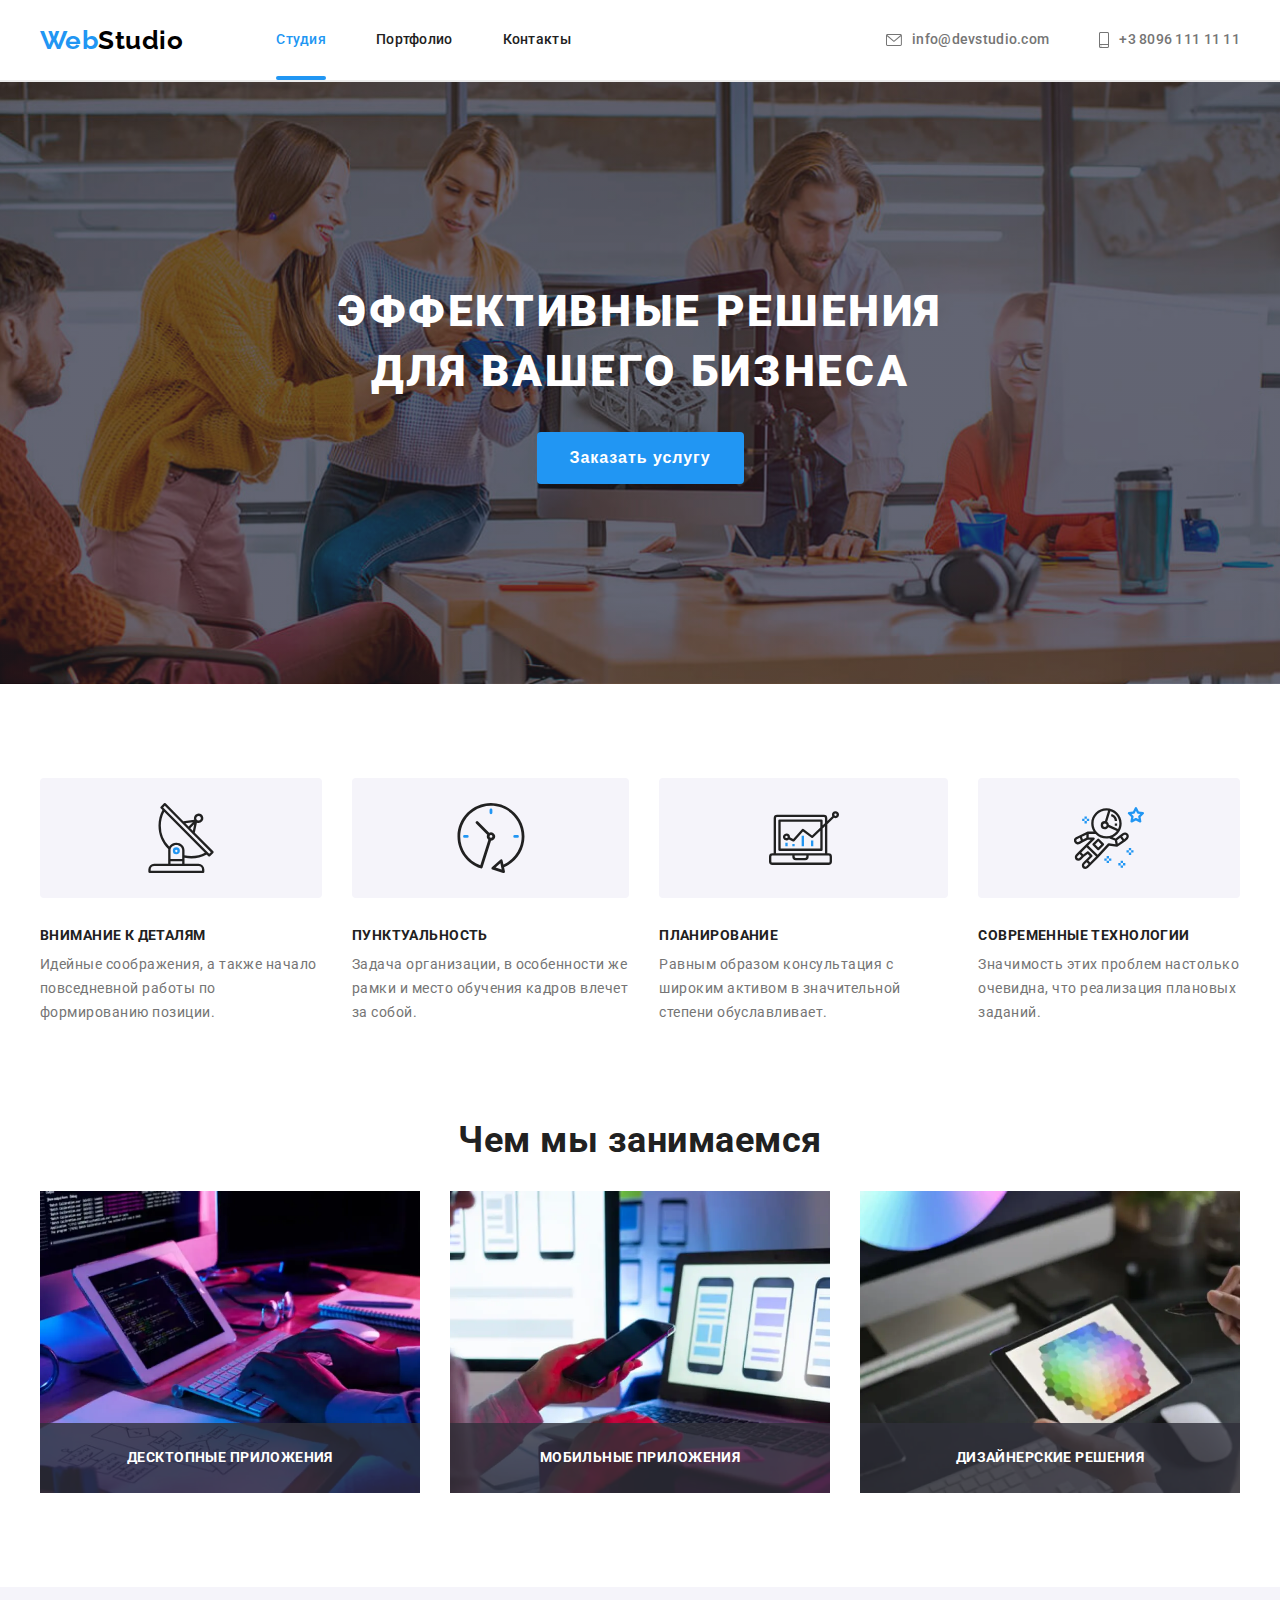
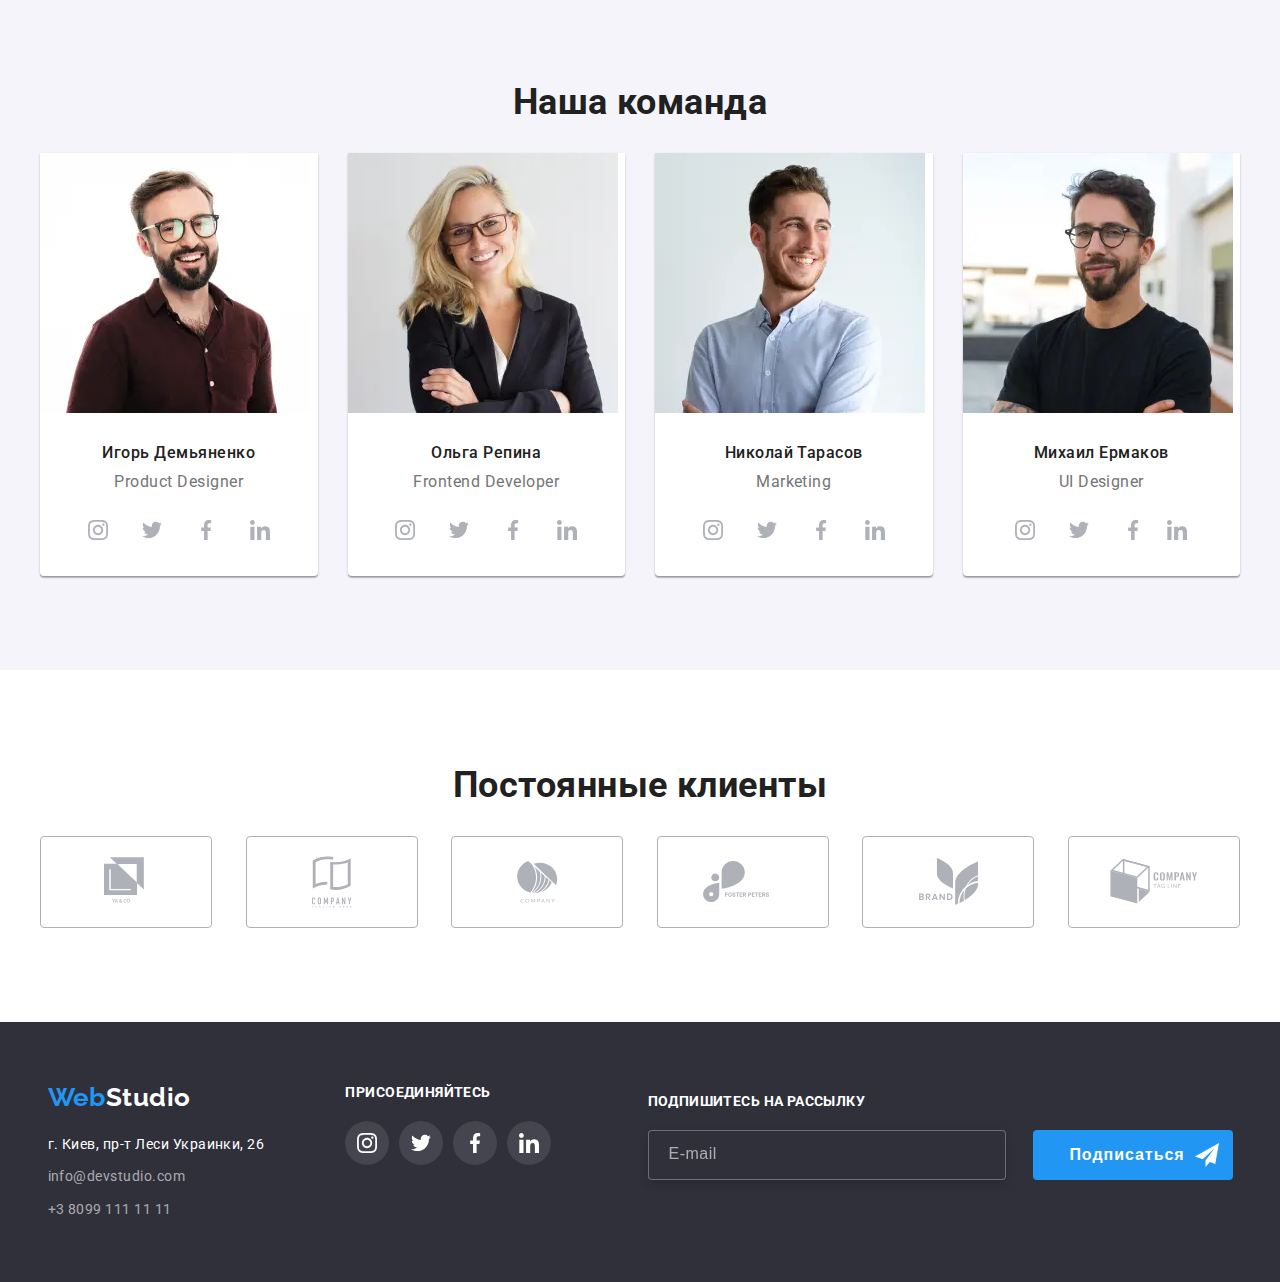
==== commit a592e201: "9" ====
--- a/index.html
+++ b/index.html
@@ -34,7 +34,7 @@
               <a href="./portfolio.html" class="header-nav__link">Портфолио</a>
             </li>
             <li class="header-nav__item">
-              <a href="./contacts.html" class="header-nav__link">Контакты</a>
+              <a href="./index.html" class="header-nav__link">Контакты</a>
             </li>
           </ul>
           <!-- Contacts links in Header -->
@@ -84,7 +84,7 @@
               >
             </li>
             <li class="mobile-menu__nav-item">
-              <a href="" class="mobile-menu__nav-link link">Контакты</a>
+              <a href="/" class="mobile-menu__nav-link link">Контакты</a>
             </li>
           </ul>
           <div class="mobile-menu__footer-wrapper">
--- a/css/main.min.css
+++ b/css/main.min.css
@@ -1,2 +1,2 @@
-:root{--primary-text-color: #212121;--secondary-text-color: #757575;--main-background-color: #e5e5e5;--secondary-background-color: #2f303a;--third-background-color: #f5f4fa;--accent-color: #2196f3;--white-color: #ffffff;--project-list-item-gap: 30px;--icon-color: #afb1b8}.visually-hidden{position:absolute !important;clip:rect(1px 1px 1px 1px);clip:rect(1px, 1px, 1px, 1px);padding:0 !important;border:0 !important;height:1px !important;width:1px !important;overflow:hidden}h1,h2,h3,h4,h5,h6,p{margin-top:0;margin-bottom:0}img{display:block;max-width:100%;height:auto}.list{list-style:none;padding:0;margin:0}.link{text-decoration:none}body{margin:0;background-color:var(--white-color);font-family:'Roboto', sans-serif;letter-spacing:0.03em;color:var(--primary-text-color);overflow-x:hidden}.pointer{cursor:pointer}.section{padding-top:94px;padding-bottom:94px}.container{padding-left:15px;padding-right:15px;margin:0 auto}@media screen and (min-width: 480px){.container{width:480px}}@media screen and (min-width: 768px){.container{width:768px}}@media screen and (min-width: 1200px){.container{width:1200px}}.primary-button{display:inline-block;border:1px solid transparent;border-radius:4px;padding:10px 32px;min-width:200px;font-weight:bold;font-size:16px;line-height:1.87;-webkit-box-align:center;-ms-flex-align:center;align-items:center;text-align:center;letter-spacing:0.06em;background-color:var(--accent-color);color:var(--white-color)}.secondary-button{display:inline-block;border:1px solid transparent;border-radius:4px;padding:6px 22px;min-width:73px;font-weight:500;font-size:16px;line-height:1.6;background-color:var(--third-background-color);color:var(--primary-text-color);text-align:center;-webkit-transition:background-color 250ms cubic-bezier(0.4, 0, 0.2, 1),color 250ms cubic-bezier(0.4, 0, 0.2, 1),-webkit-box-shadow 250ms cubic-bezier(0.4, 0, 0.2, 1);transition:background-color 250ms cubic-bezier(0.4, 0, 0.2, 1),color 250ms cubic-bezier(0.4, 0, 0.2, 1),-webkit-box-shadow 250ms cubic-bezier(0.4, 0, 0.2, 1);transition:background-color 250ms cubic-bezier(0.4, 0, 0.2, 1),color 250ms cubic-bezier(0.4, 0, 0.2, 1),box-shadow 250ms cubic-bezier(0.4, 0, 0.2, 1);transition:background-color 250ms cubic-bezier(0.4, 0, 0.2, 1),color 250ms cubic-bezier(0.4, 0, 0.2, 1),box-shadow 250ms cubic-bezier(0.4, 0, 0.2, 1),-webkit-box-shadow 250ms cubic-bezier(0.4, 0, 0.2, 1)}.secondary-button:hover,.secondary-button:focus{background-color:var(--accent-color);color:var(--white-color);-webkit-box-shadow:0px 3px 1px rgba(0,0,0,0.1),0px 1px 2px rgba(0,0,0,0.08),0px 2px 2px rgba(0,0,0,0.12);box-shadow:0px 3px 1px rgba(0,0,0,0.1),0px 1px 2px rgba(0,0,0,0.08),0px 2px 2px rgba(0,0,0,0.12)}.secondary-titles{margin-top:0;margin-bottom:50px;font-weight:bold;font-size:28px;line-height:1.17;text-align:center}@media screen and (max-width: 1199px){.secondary-titles{font-size:36px;line-height:1.17}}.backdrop{position:fixed;top:0;left:0;width:100vw;height:100vh;background-color:rgba(0,0,0,0.2);-webkit-transition:opacity 500ms linear;transition:opacity 500ms linear}.modal{position:absolute;left:50%;top:50%;-webkit-transform:translate(-50%, -50%);transform:translate(-50%, -50%);width:96vw;max-width:450px;height:90vh;max-height:608px;overflow-y:scroll;background:var(--white-color);-webkit-box-shadow:0px 1px 3px rgba(0,0,0,0.12),0px 1px 1px rgba(0,0,0,0.14),0px 2px 1px rgba(0,0,0,0.2);box-shadow:0px 1px 3px rgba(0,0,0,0.12),0px 1px 1px rgba(0,0,0,0.14),0px 2px 1px rgba(0,0,0,0.2);border-radius:4px;-webkit-transition:-webkit-transform 250ms cubic-bezier(0.4, 0, 0.2, 1);transition:-webkit-transform 250ms cubic-bezier(0.4, 0, 0.2, 1);transition:transform 250ms cubic-bezier(0.4, 0, 0.2, 1);transition:transform 250ms cubic-bezier(0.4, 0, 0.2, 1), -webkit-transform 250ms cubic-bezier(0.4, 0, 0.2, 1)}@media screen and (min-width: 1200px){.modal{max-width:528px;height:580px}}.backdrop.is-hidden .modal{-webkit-transition:-webkit-transform 250ms cubic-bezier(0.4, 0, 0.2, 1);transition:-webkit-transform 250ms cubic-bezier(0.4, 0, 0.2, 1);transition:transform 250ms cubic-bezier(0.4, 0, 0.2, 1);transition:transform 250ms cubic-bezier(0.4, 0, 0.2, 1), -webkit-transform 250ms cubic-bezier(0.4, 0, 0.2, 1)}.modal__close-btn{position:absolute;display:-webkit-box;display:-ms-flexbox;display:flex;-webkit-box-pack:center;-ms-flex-pack:center;justify-content:center;-webkit-box-align:center;-ms-flex-align:center;align-items:center;top:8px;right:8px;width:30px;height:30px;fill:#000000;background-color:transparent;border-radius:50%;border:1px solid rgba(0,0,0,0.1);-webkit-transition:fill 250ms cubic-bezier(0.4, 0, 0.2, 1);transition:fill 250ms cubic-bezier(0.4, 0, 0.2, 1)}.modal__close-btn:hover .close-btn,.modal__close-btn:focus .close-btn{fill:var(--accent-color)}.close-btn{width:18px;height:18px}.is-hidden{opacity:0;visibility:hidden;pointer-events:none}.modal-form{display:-webkit-box;display:-ms-flexbox;display:flex;-webkit-box-orient:vertical;-webkit-box-direction:normal;-ms-flex-direction:column;flex-direction:column;padding:40px}.modal-form__head{font-style:normal;font-weight:bold;font-size:20px;line-height:1.15;text-align:center;letter-spacing:0.03em;margin-bottom:12px}.modal-form__field{width:100%;height:58px;font-style:normal;font-weight:normal;font-size:12px;line-height:1.16;letter-spacing:0.01em;color:var(--secondary-text-color);margin-bottom:10px}.modal-form__field:nth-last-child(4){width:100%;height:138px;margin-bottom:20px}.modal-form__input-wrapper{display:block;position:relative}.modal-form__input{width:100%;height:40px;border:1px solid rgba(33,33,33,0.2);border-radius:4px;resize:none;padding-left:42px;-webkit-transition:border-color 250ms cubic-bezier(0.4, 0, 0.2, 1);transition:border-color 250ms cubic-bezier(0.4, 0, 0.2, 1)}.modal-form__input:nth-last-child(4){height:120px}.modal-form__input:focus{outline:none;border-color:var(--accent-color)}.modal-form__input:focus+.modal-form__icon{fill:var(--accent-color)}.modal-form__icon{position:absolute;top:50%;left:12px;-webkit-transform:translateY(-50%);transform:translateY(-50%);display:block;width:18px;height:18px;background-color:transparent;fill:var(--primary-text-color);-webkit-transition:fill 250ms cubic-bezier(0.4, 0, 0.2, 1);transition:fill 250ms cubic-bezier(0.4, 0, 0.2, 1)}.modal-form__message{width:100%;height:120px;border:1px solid rgba(33,33,33,0.2);border-radius:4px;resize:none;padding:12px 16px;-webkit-transition:border-color 250ms cubic-bezier(0.4, 0, 0.2, 1);transition:border-color 250ms cubic-bezier(0.4, 0, 0.2, 1)}.modal-form__message:focus{outline:none;border-color:var(--accent-color)}.modal-form__message::-webkit-input-placeholder{font-style:normal;font-weight:normal;font-size:12px;line-height:1.16;letter-spacing:0.01em;color:rgba(117,117,117,0.5)}.modal-form__message:-ms-input-placeholder{font-style:normal;font-weight:normal;font-size:12px;line-height:1.16;letter-spacing:0.01em;color:rgba(117,117,117,0.5)}.modal-form__message::-ms-input-placeholder{font-style:normal;font-weight:normal;font-size:12px;line-height:1.16;letter-spacing:0.01em;color:rgba(117,117,117,0.5)}.modal-form__message::placeholder{font-style:normal;font-weight:normal;font-size:12px;line-height:1.16;letter-spacing:0.01em;color:rgba(117,117,117,0.5)}.modal-form__term-desc{display:-webkit-box;display:-ms-flexbox;display:flex;font-style:normal;font-weight:normal;font-style:normal;font-weight:normal;font-size:12px;line-height:1.16;letter-spacing:0.03em;color:var(--secondary-text-color)}@media screen and (min-width: 1200px){.modal-form__term-desc{font-size:14px;line-height:1.71}}.modal-form__term-desc::before{display:inline-block;content:'';width:16px;height:16px;outline:1px solid #000000;margin-right:6px;cursor:pointer;vertical-align:middle}.modal-form__term:checked+.modal-form__term-desc::before{outline:none;background-image:url("../images/icon-check.svg")}.modal-form__term-link{font-style:normal;font-weight:normal;font-size:12px;line-height:1.16;letter-spacing:0.03em;color:var(--accent-color)}@media screen and (min-width: 1200px){.modal-form__term-link{font-size:14px;line-height:1.71}}.modal-form__btn{-ms-flex-item-align:center;-ms-grid-row-align:center;align-self:center;margin-top:30px;width:200px;height:50px;background:#188ce8;border:1px solid transparent;-webkit-box-shadow:0px 4px 4px rgba(0,0,0,0.15);box-shadow:0px 4px 4px rgba(0,0,0,0.15);border-radius:4px;font-style:normal;font-weight:bold;font-size:16px;line-height:1.87;text-align:center;letter-spacing:0.06em;color:var(--white-color)}.logo{font-family:Raleway;font-weight:bold;font-size:26px;line-height:1.19;color:#000000;text-decoration:none}.logo__webletters{color:var(--accent-color)}.logo__dark-theme{color:var(--white-color)}@media screen and (max-width: 767px){.mobile-menu{position:fixed;z-index:1;top:0;left:0;width:100vw;height:100vh;background-color:#fff;opacity:0;visibility:hidden;pointer-events:none;overflow-y:scroll}.mobile-menu__button{padding:0;border:none;background-color:transparent}.mobile-menu__icon-menu{width:40px;height:40px;fill:#000000}.mobile-menu__button:active .mobile-menu__icon-menu{fill:var(--accent-color)}.mobile-menu__icon-close{width:40px;height:40px;fill:#000000}.mobile-menu__close-button:active .mobile-menu__icon-close{fill:var(--accent-color)}.mobile-menu__container{position:relative;width:100vw;height:100vh;padding-top:48px;padding-bottom:48px;padding-left:24px}.mobile-menu__close-button{position:absolute;top:10px;right:15px;width:40px;height:40px;background-color:transparent;border:none}.mobile-menu__nav-item:not(:last-child){margin-bottom:32px}.mobile-menu__nav-list{margin-bottom:25px}.mobile-menu__nav-link{font-style:normal;font-weight:500;font-size:40px;line-height:1.17;text-align:center;letter-spacing:0.02em;color:var(--primary-text-color)}.mobile-menu__nav-link:active{color:var(--accent-color)}.mobile-menu__footer-wrapper{position:absolute;z-index:1;left:24px;bottom:48px}.mobile-menu__contacts-list{margin-bottom:65px}.mobile-menu__contacts-item{margin-bottom:32px}.mobile-menu__contacts-tel{font-style:normal;font-weight:500;font-size:34px;line-height:1.17;letter-spacing:0.02em;color:var(--accent-color)}.mobile-menu__contacts-email{font-style:normal;font-weight:500;font-size:24px;line-height:1.16;letter-spacing:0.02em;color:var(--secondary-text-color)}.mobile-menu__social-icon-list{display:-webkit-box;display:-ms-flexbox;display:flex;-webkit-box-pack:start;-ms-flex-pack:start;justify-content:start;padding:0}.mobile-menu__social-icon-link{font-style:normal;font-weight:500;font-size:18px;line-height:1.22;letter-spacing:0.02em;color:var(--accent-color)}.mobile-menu__social-icon-item:not(:last-child) .mobile-menu__social-icon-link::after{content:'';width:22px;height:0px;margin-left:10px;margin-right:10px;border:1px solid rgba(33,33,33,0.2);-webkit-transform:rotate(90deg);transform:rotate(90deg)}}.is-open{opacity:1;visibility:visible;pointer-events:auto;-webkit-transition:opacity 250ms cubic-bezier(0.4, 0, 0.2, 1),visibility 250ms cubic-bezier(0.4, 0, 0.2, 1);transition:opacity 250ms cubic-bezier(0.4, 0, 0.2, 1),visibility 250ms cubic-bezier(0.4, 0, 0.2, 1)}@media screen and (min-width: 768px){.mobile-menu{display:none}}@media screen and (min-width: 768px){.mobile-menu__button{display:none}}@media screen and (max-width: 767px){.header__container{display:-webkit-box;display:-ms-flexbox;display:flex;-webkit-box-align:center;-ms-flex-align:center;align-items:center;-webkit-box-pack:justify;-ms-flex-pack:justify;justify-content:space-between;padding-top:16px;padding-bottom:16px}}.header-nav{display:-webkit-box;display:-ms-flexbox;display:flex;-webkit-box-align:center;-ms-flex-align:center;align-items:center}.header-nav__list{display:-webkit-box;display:-ms-flexbox;display:flex;margin-left:93px}@media screen and (max-width: 767px){.header-nav__list{display:none}}.header-nav__item:not(:last-child){margin-right:50px}.header-nav__link{display:block;padding-top:32px;font-weight:500;font-size:14px;line-height:1.14;letter-spacing:0.02em;color:var(--primary-text-color);text-decoration:none;-webkit-transition:color 250ms cubic-bezier(0.4, 0, 0.2, 1);transition:color 250ms cubic-bezier(0.4, 0, 0.2, 1)}.header-nav__link:hover,.header-nav__link:focus{color:var(--accent-color)}.header-nav__link::after{display:block;content:'';height:4px;border-radius:2px;margin:0 auto;margin-top:28px;-webkit-transition:background-color 250ms cubic-bezier(0.4, 0, 0.2, 1);transition:background-color 250ms cubic-bezier(0.4, 0, 0.2, 1)}.header-nav__link:hover.header-nav__link::after,.header-nav__link:focus.header-nav__link::after{background-color:var(--accent-color)}.header-nav__link--active{color:var(--accent-color)}.header-nav__link--active::after{background-color:var(--accent-color)}.header-contacts__list{display:-webkit-box;display:-ms-flexbox;display:flex;margin-left:auto}@media screen and (max-width: 767px){.header-contacts__list{display:none}}@media screen and (min-width: 768px) and (max-width: 1199px){.header-contacts__list{display:block}}@media screen and (min-width: 768px) and (max-width: 1199px){.header-contacts__item:not(:last-child){margin-bottom:10px}}@media screen and (min-width: 1200px){.header-contacts__item:not(:last-child){margin-right:50px}}.header-contacts__link{display:-webkit-box;display:-ms-flexbox;display:flex;font-weight:500;font-size:14px;line-height:1.14;letter-spacing:0.02em;-webkit-box-pack:center;-ms-flex-pack:center;justify-content:center;-webkit-box-align:center;-ms-flex-align:center;align-items:center;color:var(--secondary-text-color);text-decoration:none;fill:var(--secondary-text-color)}@media screen and (min-width: 768px) and (max-width: 1199px){.header-contacts__link{display:block}}.header-contacts__link:hover,.header-contacts__link:focus{color:var(--accent-color);fill:var(--accent-color)}.header-contacts__icon-env{margin-right:10px;width:16px;height:12px}.header-contacts__icon-phone{margin-right:10px;width:10px;height:16px}.header__border{height:0px;left:0px;top:80px;border:1px solid #ececec}.hero{margin-top:0;padding-top:118px;padding-bottom:118px;text-align:center;background-color:#c4c4c4;background-image:-webkit-gradient(linear, left top, left bottom, from(rgba(47,48,58,0.4)), to(rgba(47,48,58,0.4))),url("../images/hero-bg-img.jpg");background-image:linear-gradient(rgba(47,48,58,0.4), rgba(47,48,58,0.4)),url("../images/hero-bg-img.jpg");background-repeat:no-repeat;background-position:center;background-size:cover}@media (min-device-pixel-ratio: 2) and (max-width: 767px), (-webkit-min-device-pixel-ratio: 2) and (max-width: 767px), (min-resolution: 192dpi) and (max-width: 767px), (min-resolution: 2dppx) and (max-width: 767px){.hero{background-image:-webkit-gradient(linear, left top, left bottom, from(rgba(47,48,58,0.4)), to(rgba(47,48,58,0.4))),url("../images/hero/bg-mobile@2x.jpg");background-image:linear-gradient(rgba(47,48,58,0.4), rgba(47,48,58,0.4)),url("../images/hero/bg-mobile@2x.jpg")}}@media screen and (min-width: 768px){.hero{background-image:-webkit-gradient(linear, left top, left bottom, from(rgba(47,48,58,0.4)), to(rgba(47,48,58,0.4))),url("../images/hero/bg-tablet.jpg");background-image:linear-gradient(rgba(47,48,58,0.4), rgba(47,48,58,0.4)),url("../images/hero/bg-tablet.jpg")}}@media (min-device-pixel-ratio: 2) and (min-width: 768px), (-webkit-min-device-pixel-ratio: 2) and (min-width: 768px), (min-resolution: 192dpi) and (min-width: 768px), (min-resolution: 2dppx) and (min-width: 768px){.hero{background-image:-webkit-gradient(linear, left top, left bottom, from(rgba(47,48,58,0.4)), to(rgba(47,48,58,0.4))),url("../images/hero/bg-tablet@2x.jpg");background-image:linear-gradient(rgba(47,48,58,0.4), rgba(47,48,58,0.4)),url("../images/hero/bg-tablet@2x.jpg")}}@media screen and (min-width: 1200px){.hero{padding-top:200px;padding-bottom:200px;background-image:-webkit-gradient(linear, left top, left bottom, from(rgba(47,48,58,0.4)), to(rgba(47,48,58,0.4))),url("../images/hero/bg-desktop.jpg");background-image:linear-gradient(rgba(47,48,58,0.4), rgba(47,48,58,0.4)),url("../images/hero/bg-desktop.jpg")}}@media (min-device-pixel-ratio: 2) and (min-width: 1200px), (-webkit-min-device-pixel-ratio: 2) and (min-width: 1200px), (min-resolution: 192dpi) and (min-width: 1200px), (min-resolution: 2dppx) and (min-width: 1200px){.hero{background-image:-webkit-gradient(linear, left top, left bottom, from(rgba(47,48,58,0.4)), to(rgba(47,48,58,0.4))),url("../images/hero/bg-desktop@2x.jpg");background-image:linear-gradient(rgba(47,48,58,0.4), rgba(47,48,58,0.4)),url("../images/hero/bg-desktop@2x.jpg")}}.hero__title{margin:0;margin-bottom:30px;font-weight:900;font-size:44px;line-height:1.36;letter-spacing:0.06em;text-transform:uppercase;color:var(--white-color)}@media screen and (max-width: 1199px){.hero__title{font-size:26px;line-height:1.61}}@media screen and (max-width: 1199px){.features__section{padding-top:60px;padding-bottom:60px}}@media screen and (min-width: 768px){.feature-list{display:-webkit-box;display:-ms-flexbox;display:flex}}@media screen and (min-width: 768px) and (max-width: 1199px){.feature-list{-ms-flex-wrap:wrap;flex-wrap:wrap;margin-top:calc(-1 * var(--project-list-item-gap));margin-left:calc(-1 * var(--project-list-item-gap))}}@media screen and (min-width: 768px) and (max-width: 1199px){.feature-list__item{-ms-flex-preferred-size:calc(100% / 2 - 30px);flex-basis:calc(100% / 2 - 30px);margin-left:30px;margin-top:30px}}.feature-list__icon-wrapper{display:-webkit-box;display:-ms-flexbox;display:flex;-webkit-box-pack:center;-ms-flex-pack:center;justify-content:center;-webkit-box-align:center;-ms-flex-align:center;align-items:center;margin-bottom:30px;width:100%;height:120px;border-radius:4px;background-color:var(--third-background-color)}.feature-list__icon{width:70px;height:70px}@media screen and (min-width: 1200px){.feature-list__item:not(:first-child){margin-left:30px}}.feature-list__title{margin-top:0;margin-bottom:10px;font-weight:bold;font-size:14px;line-height:1.14;letter-spacing:0.03em;text-transform:uppercase}@media screen and (max-width: 480px){.feature-list__title{text-align:center}}.feature-list__text{margin-top:0;margin-bottom:0;font-size:14px;line-height:1.71;color:var(--secondary-text-color)}.courses-section{padding-top:0}@media screen and (max-width: 1199px){.courses-section{display:none}}.course-list{display:-webkit-box;display:-ms-flexbox;display:flex}.course-list__item{position:relative;display:-webkit-box;display:-ms-flexbox;display:flex}.course-list__item:not(:first-child){margin-left:30px}.course-list__text{position:absolute;padding:27px 0;width:100%;bottom:0;background:rgba(47,48,58,0.8);font-style:normal;font-weight:bold;text-align:center;font-size:14px;line-height:1.14;letter-spacing:0.03em;text-transform:uppercase;color:var(--white-color)}.crew-section{background-color:var(--third-background-color)}@media screen and (max-width: 1199px){.crew-section{padding-top:60px;padding-bottom:60px}}.crew{display:block}@media screen and (min-width: 768px){.crew{display:-webkit-box;display:-ms-flexbox;display:flex}}@media screen and (min-width: 768px) and (max-width: 1199px){.crew{-ms-flex-wrap:wrap;flex-wrap:wrap;margin-top:calc(-1 * var(--project-list-item-gap));margin-left:calc(-1 * var(--project-list-item-gap))}}.crew-list{width:100%;padding-top:30px;padding-bottom:24px;background-color:var(--white-color);text-align:center;-webkit-box-shadow:0px 1px 3px rgba(0,0,0,0.12),0px 1px 1px rgba(0,0,0,0.14),0px 2px 1px rgba(0,0,0,0.2);box-shadow:0px 1px 3px rgba(0,0,0,0.12),0px 1px 1px rgba(0,0,0,0.14),0px 2px 1px rgba(0,0,0,0.2);border-radius:0px 0px 4px 4px}@media screen and (min-width: 768px) and (max-width: 1199px){.crew-list{-ms-flex-preferred-size:calc(100% / 2 - 30px);flex-basis:calc(100% / 2 - 30px);margin-left:30px;margin-top:30px}}@media screen and (min-width: 1200px){.crew-list:not(:first-child){margin-left:30px}}@media screen and (max-width: 767px){.crew-list:not(:last-child){margin-bottom:30px}}.crew-list__item{padding-top:30px;padding-bottom:16px}.crew__name{margin-bottom:10px;font-weight:500;font-size:16px;line-height:1.19}.crew__pos{margin-top:0;margin-bottom:0;font-size:16px;line-height:1.19;color:var(--secondary-text-color)}.crew__icon-list{-webkit-box-pack:center;-ms-flex-pack:center;justify-content:center;display:-webkit-box;display:-ms-flexbox;display:flex;padding:0}.crew__icon-item{display:inherit}.crew__icon-item:not(:last-child){margin-right:10px}.crew__icon-link{display:-webkit-box;display:-ms-flexbox;display:flex;-webkit-box-align:center;-ms-flex-align:center;align-items:center;-webkit-box-pack:center;-ms-flex-pack:center;justify-content:center;width:44px;height:44px;border-radius:50%;fill:var(--icon-color);-webkit-transition:fill 250ms cubic-bezier(0.4, 0, 0.2, 1),background-color 250ms cubic-bezier(0.4, 0, 0.2, 1);transition:fill 250ms cubic-bezier(0.4, 0, 0.2, 1),background-color 250ms cubic-bezier(0.4, 0, 0.2, 1)}.crew__icon-link:focus,.crew__icon-link:hover{fill:var(--white-color);background-color:var(--accent-color);border-radius:50%;outline:none}.crew__icon{width:20px;height:20px}@media screen and (max-width: 1199px){.clients-section{padding-top:60px;padding-bottom:60px}}.client-list{display:-webkit-box;display:-ms-flexbox;display:flex;-ms-flex-wrap:wrap;flex-wrap:wrap;-webkit-box-pack:center;-ms-flex-pack:center;justify-content:center}@media screen and (max-width: 1199px){.client-list{margin-top:calc(-1 * var(--project-list-item-gap));margin-left:calc(-1 * var(--project-list-item-gap))}}@media screen and (min-width: 1200px){.client-list{-webkit-box-pack:justify;-ms-flex-pack:justify;justify-content:space-between;padding:0;margin:0}}.client-list__item{display:inherit;-webkit-box-pack:center;-ms-flex-pack:center;justify-content:center;-webkit-box-align:center;-ms-flex-align:center;align-items:center;border:1px solid var(--icon-color);-webkit-box-sizing:border-box;box-sizing:border-box;border-radius:4px}@media screen and (min-width: 480px) and (max-width: 767px){.client-list__item{-ms-flex-preferred-size:calc(100% / 2 - 30px);flex-basis:calc(100% / 2 - 30px);margin-left:30px;margin-top:30px}}@media screen and (min-width: 768px) and (max-width: 1199px){.client-list__item{-ms-flex-preferred-size:calc(100% / 3 - 30px);flex-basis:calc(100% / 3 - 30px);margin-left:30px;margin-top:30px}}.client-list__link{display:inherit;-webkit-box-align:center;-ms-flex-align:center;align-items:center;-webkit-box-pack:center;-ms-flex-pack:center;justify-content:center;max-width:170px;height:90px;fill:var(--icon-color);-webkit-transition:fill 250ms cubic-bezier(0.4, 0, 0.2, 1);transition:fill 250ms cubic-bezier(0.4, 0, 0.2, 1)}@media screen and (min-width: 1200px){.client-list__link{width:170px}}.client-list__link:focus,.client-list__link:hover{border:1px solid var(--accent-color);fill:var(--accent-color);outline:none}.client-list__icon.first-comp{width:44px;height:49px}.client-list__icon.second-comp{width:40px;height:52px}.client-list__icon.third-comp{width:41px;height:42px}.client-list__icon.fourth-comp{width:79px;height:42px}.client-list__icon.fifth-comp{width:59px;height:47px}.client-list__icon.sixth-comp{width:88px;height:45px}.portfolio-nav{display:-webkit-box;display:-ms-flexbox;display:flex;margin-bottom:50px}@media screen and (max-width: 767px){.portfolio-nav{-ms-flex-wrap:wrap;flex-wrap:wrap;margin-bottom:40px}}@media screen and (min-width: 768px){.portfolio-nav{-webkit-box-pack:center;-ms-flex-pack:center;justify-content:center}}@media screen and (min-width: 768px) and (max-width: 1199px){.portfolio-nav{margin-bottom:30px}}.portfolio-nav__item:not(:last-child){margin-right:8px}@media screen and (max-width: 1199px){.portfolio-nav__item:not(:last-child){margin-bottom:15px}}@media screen and (max-width: 1199px){.project-section{padding-top:60px}}.project-list{display:block}@media screen and (min-width: 768px){.project-list{display:-webkit-box;display:-ms-flexbox;display:flex;-ms-flex-wrap:wrap;flex-wrap:wrap;margin-top:calc(-1 * var(--project-list-item-gap));margin-left:calc(-1 * var(--project-list-item-gap))}}.project-list__item{margin:0 auto;-webkit-transition:-webkit-box-shadow 250ms cubic-bezier(0.4, 0, 0.2, 1);transition:-webkit-box-shadow 250ms cubic-bezier(0.4, 0, 0.2, 1);transition:box-shadow 250ms cubic-bezier(0.4, 0, 0.2, 1);transition:box-shadow 250ms cubic-bezier(0.4, 0, 0.2, 1), -webkit-box-shadow 250ms cubic-bezier(0.4, 0, 0.2, 1)}@media screen and (min-width: 768px){.project-list__item{-ms-flex-preferred-size:calc(100% / 2 - var(--project-list-item-gap));flex-basis:calc(100% / 2 - var(--project-list-item-gap));margin-left:var(--project-list-item-gap);margin-top:var(--project-list-item-gap)}}@media screen and (min-width: 1200px){.project-list__item{-ms-flex-preferred-size:calc(100% / 3 - var(--project-list-item-gap));flex-basis:calc(100% / 3 - var(--project-list-item-gap))}}@media screen and (max-width: 767px){.project-list__item:not(:last-child){margin-bottom:30px}}.project-list__item:hover{-webkit-box-shadow:0px 1px 1px rgba(0,0,0,0.12),0px 4px 4px rgba(0,0,0,0.06),1px 4px 6px rgba(0,0,0,0.16);box-shadow:0px 1px 1px rgba(0,0,0,0.12),0px 4px 4px rgba(0,0,0,0.06),1px 4px 6px rgba(0,0,0,0.16)}.project-list__card-content{padding:20px 24px;border-left:1px solid #eeeeee;border-right:1px solid #eeeeee;border-bottom:1px solid #eeeeee}.project-list__link{text-decoration:none}.project-list__img-wrapper{position:relative;overflow:hidden;-webkit-perspective:1000px;perspective:1000px}.project-list__img{width:100%}.project-list__name{margin-top:0;margin-bottom:4px;font-weight:bold;font-size:18px;line-height:2;letter-spacing:0.06em;color:var(--primary-text-color);text-decoration:none}.project-list__entity{margin-top:0;margin-bottom:0;font-size:16px;line-height:1.87;color:var(--secondary-text-color);text-decoration:none}.footer{padding-top:60px;padding-bottom:60px;background-color:var(--secondary-background-color)}@media screen and (min-width: 1200px){.footer__container{display:-webkit-box;display:-ms-flexbox;display:flex;-webkit-box-align:baseline;-ms-flex-align:baseline;align-items:baseline;-ms-flex-pack:distribute;justify-content:space-around}}.footer__left-side{display:block}@media screen and (max-width: 1199px){.footer__left-side{margin-bottom:60px}}@media screen and (min-width: 768px) and (max-width: 1199px){.footer__left-side{display:-webkit-box;display:-ms-flexbox;display:flex;-ms-flex-pack:distribute;justify-content:space-around}}@media screen and (min-width: 1200px){.footer__left-side{display:-webkit-box;display:-ms-flexbox;display:flex}}.footer__logo-and-address-wrapper{display:block}@media screen and (max-width: 1199px){.footer__logo-and-address-wrapper{text-align:center;margin:0 auto}}@media screen and (max-width: 767px){.footer__logo-and-address-wrapper{margin-bottom:60px}}.footer-address{margin-top:20px}.footer-address__item:not(:last-child){margin-bottom:9px}.footer-address__list{font-size:14px;line-height:1.71;color:var(--white-color);font-style:normal}.footer-address__contact{font-size:14px;line-height:1.71;color:rgba(255,255,255,0.6);text-decoration:none}.footer-address__contact:hover,.footer-address__contact:focus{color:var(--accent-color)}.footer__icon-title{display:inline-block;margin-bottom:20px;font-weight:bold;font-size:14px;line-height:1.14;letter-spacing:0.03em;text-transform:uppercase;color:var(--white-color)}.footer__icon-row{margin:0 auto;width:206px}@media screen and (max-width: 1199px){.footer__icon-row{text-align:center}}.footer__icon-list{display:-webkit-box;display:-ms-flexbox;display:flex;padding:0;margin:0 auto}.footer__icon-item{display:inherit}.footer__icon-item:not(:last-child){margin-right:10px}.footer__icon-link{display:inherit;-webkit-box-align:center;-ms-flex-align:center;align-items:center;-webkit-box-pack:center;-ms-flex-pack:center;justify-content:center;width:44px;height:44px;fill:var(--white-color);background-color:rgba(255,255,255,0.1);border-radius:50%;-webkit-transition:fill 250ms cubic-bezier(0.4, 0, 0.2, 1),background-color 250ms cubic-bezier(0.4, 0, 0.2, 1);transition:fill 250ms cubic-bezier(0.4, 0, 0.2, 1),background-color 250ms cubic-bezier(0.4, 0, 0.2, 1)}.footer__icon-link:focus,.footer__icon-link:hover{fill:var(--white-color);background-color:var(--accent-color);border-radius:50%;outline:none}.footer__icon{width:20px;height:20px}.footer__right-side{display:block;width:100%}.footer__form-section{display:block}@media screen and (min-width: 1200px){.footer__form-section{position:relative;width:100%;height:86px}}.footer__form{display:-webkit-box;display:-ms-flexbox;display:flex;-webkit-box-orient:vertical;-webkit-box-direction:normal;-ms-flex-direction:column;flex-direction:column;width:100%}.footer__form-head{margin-bottom:20px;font-weight:bold;font-size:14px;line-height:1.14;letter-spacing:0.03em;text-transform:uppercase;color:var(--white-color)}@media screen and (max-width: 1199px){.footer__form-head{text-align:center}}.footer__form-input{margin-bottom:20px;width:450px;height:50px;border:1px solid rgba(255,255,255,0.3);-webkit-box-sizing:border-box;box-sizing:border-box;padding-left:20px;color:var(--white-color);background-color:var(--secondary-background-color);-webkit-filter:drop-shadow(0px 4px 4px rgba(0,0,0,0.15));filter:drop-shadow(0px 4px 4px rgba(0,0,0,0.15));border-radius:4px}@media screen and (max-width: 1199px){.footer__form-input{-ms-flex-item-align:center;-ms-grid-row-align:center;align-self:center}}@media screen and (min-width: 1200px){.footer__form-input{margin-bottom:0;margin-right:12px;width:358px;height:50px}}.footer__form-input::-webkit-input-placeholder{font-weight:normal;font-size:16px;line-height:1.25;-webkit-box-align:center;align-items:center;letter-spacing:0.03em;color:rgba(255,255,255,0.6)}.footer__form-input:-ms-input-placeholder{font-weight:normal;font-size:16px;line-height:1.25;-ms-flex-align:center;align-items:center;letter-spacing:0.03em;color:rgba(255,255,255,0.6)}.footer__form-input::-ms-input-placeholder{font-weight:normal;font-size:16px;line-height:1.25;-ms-flex-align:center;align-items:center;letter-spacing:0.03em;color:rgba(255,255,255,0.6)}.footer__form-input::placeholder{font-weight:normal;font-size:16px;line-height:1.25;-webkit-box-align:center;-ms-flex-align:center;align-items:center;letter-spacing:0.03em;color:rgba(255,255,255,0.6)}.footer__form-btn{margin:0 auto;width:200px;height:50px;background:var(--accent-color);border-radius:4px;border:1px solid transparent;font-weight:bold;font-size:16px;line-height:1.87;display:-webkit-box;display:-ms-flexbox;display:flex;-webkit-box-pack:center;-ms-flex-pack:center;justify-content:center;-webkit-box-align:center;-ms-flex-align:center;align-items:center;letter-spacing:0.06em;color:var(--white-color)}@media screen and (min-width: 1200px){.footer__form-btn{position:absolute;bottom:0;right:0;padding-left:29px}}.footer__form-btn::after{content:'';display:inline-block;width:24px;height:24px;margin-left:10px;background-color:var(--accent-color);background-image:url("../images/icon-send.svg")}@media screen and (min-width: 1200px){.footer__right-side,.footer__left-side{width:calc((100% - 30px) / 2)}}.overlay{position:absolute;top:0;left:0;margin:0;background-color:rgba(33,150,243,0.9);font-weight:normal;font-size:18px;line-height:1.55;letter-spacing:0.03em;color:var(--white-color);padding:63px 24px;width:100%;height:100%;-webkit-transform:translateY(100%);transform:translateY(100%);-webkit-transition:-webkit-transform 250ms cubic-bezier(0.4, 0, 0.2, 1);transition:-webkit-transform 250ms cubic-bezier(0.4, 0, 0.2, 1);transition:transform 250ms cubic-bezier(0.4, 0, 0.2, 1);transition:transform 250ms cubic-bezier(0.4, 0, 0.2, 1), -webkit-transform 250ms cubic-bezier(0.4, 0, 0.2, 1)}.project-list__link:hover .overlay,.project-list__link:focus .overlay{-webkit-transform:translateY(0%);transform:translateY(0%);-webkit-transition:250ms cubic-bezier(0.4, 0, 0.2, 1);transition:250ms cubic-bezier(0.4, 0, 0.2, 1)}
+:root{--primary-text-color: #212121;--secondary-text-color: #757575;--main-background-color: #e5e5e5;--secondary-background-color: #2f303a;--third-background-color: #f5f4fa;--accent-color: #2196f3;--white-color: #ffffff;--project-list-item-gap: 30px;--icon-color: #afb1b8}.visually-hidden{position:absolute !important;clip:rect(1px 1px 1px 1px);clip:rect(1px, 1px, 1px, 1px);padding:0 !important;border:0 !important;height:1px !important;width:1px !important;overflow:hidden}h1,h2,h3,h4,h5,h6,p{margin-top:0;margin-bottom:0}img{display:block;max-width:100%;height:auto}.list{list-style:none;padding:0;margin:0}.link{text-decoration:none}body{margin:0;background-color:var(--white-color);font-family:'Roboto', sans-serif;letter-spacing:0.03em;color:var(--primary-text-color);overflow-x:hidden}.pointer{cursor:pointer}.section{padding-top:94px;padding-bottom:94px}.container{padding-left:15px;padding-right:15px;margin:0 auto}@media screen and (min-width: 480px){.container{width:480px}}@media screen and (min-width: 768px){.container{width:768px}}@media screen and (min-width: 1200px){.container{width:1200px}}.primary-button{display:inline-block;border:1px solid transparent;border-radius:4px;padding:10px 32px;min-width:200px;font-weight:bold;font-size:16px;line-height:1.87;-webkit-box-align:center;-ms-flex-align:center;align-items:center;text-align:center;letter-spacing:0.06em;background-color:var(--accent-color);color:var(--white-color)}.secondary-button{display:inline-block;border:1px solid transparent;border-radius:4px;padding:6px 22px;min-width:73px;font-weight:500;font-size:16px;line-height:1.6;background-color:var(--third-background-color);color:var(--primary-text-color);text-align:center;-webkit-transition:background-color 250ms cubic-bezier(0.4, 0, 0.2, 1),color 250ms cubic-bezier(0.4, 0, 0.2, 1),-webkit-box-shadow 250ms cubic-bezier(0.4, 0, 0.2, 1);transition:background-color 250ms cubic-bezier(0.4, 0, 0.2, 1),color 250ms cubic-bezier(0.4, 0, 0.2, 1),-webkit-box-shadow 250ms cubic-bezier(0.4, 0, 0.2, 1);transition:background-color 250ms cubic-bezier(0.4, 0, 0.2, 1),color 250ms cubic-bezier(0.4, 0, 0.2, 1),box-shadow 250ms cubic-bezier(0.4, 0, 0.2, 1);transition:background-color 250ms cubic-bezier(0.4, 0, 0.2, 1),color 250ms cubic-bezier(0.4, 0, 0.2, 1),box-shadow 250ms cubic-bezier(0.4, 0, 0.2, 1),-webkit-box-shadow 250ms cubic-bezier(0.4, 0, 0.2, 1)}.secondary-button:hover,.secondary-button:focus{background-color:var(--accent-color);color:var(--white-color);-webkit-box-shadow:0px 3px 1px rgba(0,0,0,0.1),0px 1px 2px rgba(0,0,0,0.08),0px 2px 2px rgba(0,0,0,0.12);box-shadow:0px 3px 1px rgba(0,0,0,0.1),0px 1px 2px rgba(0,0,0,0.08),0px 2px 2px rgba(0,0,0,0.12)}.secondary-titles{margin-top:0;margin-bottom:50px;font-weight:bold;font-size:28px;line-height:1.17;text-align:center}@media screen and (min-width: 1200px){.secondary-titles{font-size:36px;line-height:1.17;margin-bottom:30px}}.backdrop{position:fixed;top:0;left:0;width:100vw;height:100vh;background-color:rgba(0,0,0,0.2);-webkit-transition:opacity 500ms linear;transition:opacity 500ms linear}.modal{position:absolute;left:50%;top:50%;-webkit-transform:translate(-50%, -50%);transform:translate(-50%, -50%);width:96vw;max-width:450px;height:90vh;max-height:608px;overflow-y:scroll;background:var(--white-color);-webkit-box-shadow:0px 1px 3px rgba(0,0,0,0.12),0px 1px 1px rgba(0,0,0,0.14),0px 2px 1px rgba(0,0,0,0.2);box-shadow:0px 1px 3px rgba(0,0,0,0.12),0px 1px 1px rgba(0,0,0,0.14),0px 2px 1px rgba(0,0,0,0.2);border-radius:4px;-webkit-transition:-webkit-transform 250ms cubic-bezier(0.4, 0, 0.2, 1);transition:-webkit-transform 250ms cubic-bezier(0.4, 0, 0.2, 1);transition:transform 250ms cubic-bezier(0.4, 0, 0.2, 1);transition:transform 250ms cubic-bezier(0.4, 0, 0.2, 1), -webkit-transform 250ms cubic-bezier(0.4, 0, 0.2, 1)}@media screen and (min-width: 1200px){.modal{max-width:528px;height:580px}}.backdrop.is-hidden .modal{-webkit-transition:-webkit-transform 250ms cubic-bezier(0.4, 0, 0.2, 1);transition:-webkit-transform 250ms cubic-bezier(0.4, 0, 0.2, 1);transition:transform 250ms cubic-bezier(0.4, 0, 0.2, 1);transition:transform 250ms cubic-bezier(0.4, 0, 0.2, 1), -webkit-transform 250ms cubic-bezier(0.4, 0, 0.2, 1)}.modal__close-btn{position:absolute;display:-webkit-box;display:-ms-flexbox;display:flex;-webkit-box-pack:center;-ms-flex-pack:center;justify-content:center;-webkit-box-align:center;-ms-flex-align:center;align-items:center;top:8px;right:8px;width:30px;height:30px;fill:#000000;background-color:transparent;border-radius:50%;border:1px solid rgba(0,0,0,0.1);-webkit-transition:fill 250ms cubic-bezier(0.4, 0, 0.2, 1);transition:fill 250ms cubic-bezier(0.4, 0, 0.2, 1)}.modal__close-btn:hover .close-btn,.modal__close-btn:focus .close-btn{fill:var(--accent-color)}.close-btn{width:18px;height:18px}.is-hidden{opacity:0;visibility:hidden;pointer-events:none}.modal-form{display:-webkit-box;display:-ms-flexbox;display:flex;-webkit-box-orient:vertical;-webkit-box-direction:normal;-ms-flex-direction:column;flex-direction:column;padding:40px}.modal-form__head{font-style:normal;font-weight:bold;font-size:20px;line-height:1.15;text-align:center;letter-spacing:0.03em;margin-bottom:12px}.modal-form__field{width:100%;height:58px;font-style:normal;font-weight:normal;font-size:12px;line-height:1.16;letter-spacing:0.01em;color:var(--secondary-text-color);margin-bottom:10px}.modal-form__field:nth-last-child(4){width:100%;height:138px;margin-bottom:20px}.modal-form__input-wrapper{display:block;position:relative}.modal-form__input{width:100%;height:40px;border:1px solid rgba(33,33,33,0.2);border-radius:4px;resize:none;padding-left:42px;-webkit-transition:border-color 250ms cubic-bezier(0.4, 0, 0.2, 1);transition:border-color 250ms cubic-bezier(0.4, 0, 0.2, 1)}.modal-form__input:nth-last-child(4){height:120px}.modal-form__input:focus{outline:none;border-color:var(--accent-color)}.modal-form__input:focus+.modal-form__icon{fill:var(--accent-color)}.modal-form__icon{position:absolute;top:50%;left:12px;-webkit-transform:translateY(-50%);transform:translateY(-50%);display:block;width:18px;height:18px;background-color:transparent;fill:var(--primary-text-color);-webkit-transition:fill 250ms cubic-bezier(0.4, 0, 0.2, 1);transition:fill 250ms cubic-bezier(0.4, 0, 0.2, 1)}.modal-form__message{width:100%;height:120px;border:1px solid rgba(33,33,33,0.2);border-radius:4px;resize:none;padding:12px 16px;-webkit-transition:border-color 250ms cubic-bezier(0.4, 0, 0.2, 1);transition:border-color 250ms cubic-bezier(0.4, 0, 0.2, 1)}.modal-form__message:focus{outline:none;border-color:var(--accent-color)}.modal-form__message::-webkit-input-placeholder{font-style:normal;font-weight:normal;font-size:12px;line-height:1.16;letter-spacing:0.01em;color:rgba(117,117,117,0.5)}.modal-form__message:-ms-input-placeholder{font-style:normal;font-weight:normal;font-size:12px;line-height:1.16;letter-spacing:0.01em;color:rgba(117,117,117,0.5)}.modal-form__message::-ms-input-placeholder{font-style:normal;font-weight:normal;font-size:12px;line-height:1.16;letter-spacing:0.01em;color:rgba(117,117,117,0.5)}.modal-form__message::placeholder{font-style:normal;font-weight:normal;font-size:12px;line-height:1.16;letter-spacing:0.01em;color:rgba(117,117,117,0.5)}.modal-form__term-desc{display:-webkit-box;display:-ms-flexbox;display:flex;font-style:normal;font-weight:normal;font-style:normal;font-weight:normal;font-size:12px;line-height:1.16;letter-spacing:0.03em;color:var(--secondary-text-color)}@media screen and (min-width: 1200px){.modal-form__term-desc{font-size:14px;line-height:1.71}}.modal-form__term-desc::before{display:inline-block;content:'';width:16px;height:16px;outline:1px solid #000000;margin-right:6px;cursor:pointer;vertical-align:middle}.modal-form__term:checked+.modal-form__term-desc::before{outline:none;background-image:url("../images/icon-check.svg")}.modal-form__term-link{font-style:normal;font-weight:normal;font-size:12px;line-height:1.16;letter-spacing:0.03em;color:var(--accent-color)}@media screen and (min-width: 1200px){.modal-form__term-link{font-size:14px;line-height:1.71}}.modal-form__btn{-ms-flex-item-align:center;-ms-grid-row-align:center;align-self:center;margin-top:30px;width:200px;height:50px;background:#188ce8;border:1px solid transparent;-webkit-box-shadow:0px 4px 4px rgba(0,0,0,0.15);box-shadow:0px 4px 4px rgba(0,0,0,0.15);border-radius:4px;font-style:normal;font-weight:bold;font-size:16px;line-height:1.87;text-align:center;letter-spacing:0.06em;color:var(--white-color)}.logo{font-family:Raleway;font-weight:bold;font-size:26px;line-height:1.19;color:#000000;text-decoration:none}.logo__webletters{color:var(--accent-color)}.logo__dark-theme{color:var(--white-color)}@media screen and (max-width: 767px){.mobile-menu{position:fixed;z-index:1;top:0;left:0;width:100vw;height:100vh;background-color:#fff;opacity:0;visibility:hidden;pointer-events:none;overflow-y:scroll}.mobile-menu__button{padding:0;border:none;background-color:transparent}.mobile-menu__icon-menu{width:40px;height:40px;fill:#000000}.mobile-menu__button:active .mobile-menu__icon-menu{fill:var(--accent-color)}.mobile-menu__icon-close{width:40px;height:40px;fill:#000000}.mobile-menu__close-button:active .mobile-menu__icon-close{fill:var(--accent-color)}.mobile-menu__container{position:relative;width:100vw;height:100vh;padding-top:48px;padding-bottom:48px;padding-left:24px}.mobile-menu__close-button{position:absolute;top:10px;right:15px;width:40px;height:40px;background-color:transparent;border:none}.mobile-menu__nav-item:not(:last-child){margin-bottom:32px}.mobile-menu__nav-list{margin-bottom:25px}.mobile-menu__nav-link{font-style:normal;font-weight:500;font-size:40px;line-height:1.17;text-align:center;letter-spacing:0.02em;color:var(--primary-text-color)}.mobile-menu__nav-link:active{color:var(--accent-color)}.mobile-menu__footer-wrapper{position:absolute;z-index:1;left:24px;bottom:48px}.mobile-menu__contacts-list{margin-bottom:65px}.mobile-menu__contacts-item{margin-bottom:32px}.mobile-menu__contacts-tel{font-style:normal;font-weight:500;font-size:34px;line-height:1.17;letter-spacing:0.02em;color:var(--accent-color)}.mobile-menu__contacts-email{font-style:normal;font-weight:500;font-size:24px;line-height:1.16;letter-spacing:0.02em;color:var(--secondary-text-color)}.mobile-menu__social-icon-list{display:-webkit-box;display:-ms-flexbox;display:flex;-webkit-box-pack:start;-ms-flex-pack:start;justify-content:start;-ms-flex-wrap:wrap;flex-wrap:wrap;padding:0}.mobile-menu__social-icon-link{font-style:normal;font-weight:500;font-size:18px;line-height:1.22;letter-spacing:0.02em;color:var(--accent-color)}.mobile-menu__social-icon-item:not(:last-child) .mobile-menu__social-icon-link::after{content:'';width:22px;height:0px;margin-left:10px;margin-right:10px;border:1px solid rgba(33,33,33,0.2);-webkit-transform:rotate(90deg);transform:rotate(90deg)}}.is-open{opacity:1;visibility:visible;pointer-events:auto;-webkit-transition:opacity 250ms cubic-bezier(0.4, 0, 0.2, 1),visibility 250ms cubic-bezier(0.4, 0, 0.2, 1);transition:opacity 250ms cubic-bezier(0.4, 0, 0.2, 1),visibility 250ms cubic-bezier(0.4, 0, 0.2, 1)}@media screen and (min-width: 768px){.mobile-menu{display:none}}@media screen and (min-width: 768px){.mobile-menu__button{display:none}}@media screen and (max-width: 767px){.header__container{display:-webkit-box;display:-ms-flexbox;display:flex;-webkit-box-align:center;-ms-flex-align:center;align-items:center;-webkit-box-pack:justify;-ms-flex-pack:justify;justify-content:space-between;padding-top:16px;padding-bottom:16px}}.header-nav{display:-webkit-box;display:-ms-flexbox;display:flex;-webkit-box-align:center;-ms-flex-align:center;align-items:center}.header-nav__list{display:-webkit-box;display:-ms-flexbox;display:flex;margin-left:93px}@media screen and (max-width: 767px){.header-nav__list{display:none}}.header-nav__item:not(:last-child){margin-right:50px}.header-nav__link{display:block;padding-top:32px;font-weight:500;font-size:14px;line-height:1.14;letter-spacing:0.02em;color:var(--primary-text-color);text-decoration:none;-webkit-transition:color 250ms cubic-bezier(0.4, 0, 0.2, 1);transition:color 250ms cubic-bezier(0.4, 0, 0.2, 1)}.header-nav__link:hover,.header-nav__link:focus{color:var(--accent-color)}.header-nav__link::after{display:block;content:'';height:4px;border-radius:2px;margin:0 auto;margin-top:28px;-webkit-transition:background-color 250ms cubic-bezier(0.4, 0, 0.2, 1);transition:background-color 250ms cubic-bezier(0.4, 0, 0.2, 1)}.header-nav__link:hover.header-nav__link::after,.header-nav__link:focus.header-nav__link::after{background-color:var(--accent-color)}.header-nav__link--active{color:var(--accent-color)}.header-nav__link--active::after{background-color:var(--accent-color)}.header-contacts__list{display:-webkit-box;display:-ms-flexbox;display:flex;margin-left:auto}@media screen and (max-width: 767px){.header-contacts__list{display:none}}@media screen and (min-width: 768px) and (max-width: 1199px){.header-contacts__list{display:block}}@media screen and (min-width: 768px) and (max-width: 1199px){.header-contacts__item:not(:last-child){margin-bottom:10px}}@media screen and (min-width: 1200px){.header-contacts__item:not(:last-child){margin-right:50px}}.header-contacts__link{display:-webkit-box;display:-ms-flexbox;display:flex;font-weight:500;font-size:14px;line-height:1.14;letter-spacing:0.02em;-webkit-box-pack:center;-ms-flex-pack:center;justify-content:center;-webkit-box-align:center;-ms-flex-align:center;align-items:center;color:var(--secondary-text-color);text-decoration:none;fill:var(--secondary-text-color)}@media screen and (min-width: 768px) and (max-width: 1199px){.header-contacts__link{display:block}}.header-contacts__link:hover,.header-contacts__link:focus{color:var(--accent-color);fill:var(--accent-color)}.header-contacts__icon-env{margin-right:10px;width:16px;height:12px}.header-contacts__icon-phone{margin-right:10px;width:10px;height:16px}.header__border{height:0px;left:0px;top:80px;border:1px solid #ececec}.hero{margin-top:0;padding-top:118px;padding-bottom:118px;text-align:center;background-color:#c4c4c4;background-image:-webkit-gradient(linear, left top, left bottom, from(rgba(47,48,58,0.4)), to(rgba(47,48,58,0.4))),url("../images/hero-bg-img.jpg");background-image:linear-gradient(rgba(47,48,58,0.4), rgba(47,48,58,0.4)),url("../images/hero-bg-img.jpg");background-repeat:no-repeat;background-position:center;background-size:cover}@media (min-device-pixel-ratio: 2) and (max-width: 767px), (-webkit-min-device-pixel-ratio: 2) and (max-width: 767px), (min-resolution: 192dpi) and (max-width: 767px), (min-resolution: 2dppx) and (max-width: 767px){.hero{background-image:-webkit-gradient(linear, left top, left bottom, from(rgba(47,48,58,0.4)), to(rgba(47,48,58,0.4))),url("../images/hero/bg-mobile@2x.jpg");background-image:linear-gradient(rgba(47,48,58,0.4), rgba(47,48,58,0.4)),url("../images/hero/bg-mobile@2x.jpg")}}@media screen and (min-width: 768px){.hero{background-image:-webkit-gradient(linear, left top, left bottom, from(rgba(47,48,58,0.4)), to(rgba(47,48,58,0.4))),url("../images/hero/bg-tablet.jpg");background-image:linear-gradient(rgba(47,48,58,0.4), rgba(47,48,58,0.4)),url("../images/hero/bg-tablet.jpg")}}@media (min-device-pixel-ratio: 2) and (min-width: 768px), (-webkit-min-device-pixel-ratio: 2) and (min-width: 768px), (min-resolution: 192dpi) and (min-width: 768px), (min-resolution: 2dppx) and (min-width: 768px){.hero{background-image:-webkit-gradient(linear, left top, left bottom, from(rgba(47,48,58,0.4)), to(rgba(47,48,58,0.4))),url("../images/hero/bg-tablet@2x.jpg");background-image:linear-gradient(rgba(47,48,58,0.4), rgba(47,48,58,0.4)),url("../images/hero/bg-tablet@2x.jpg")}}@media screen and (min-width: 1200px){.hero{padding-top:200px;padding-bottom:200px;background-image:-webkit-gradient(linear, left top, left bottom, from(rgba(47,48,58,0.4)), to(rgba(47,48,58,0.4))),url("../images/hero/bg-desktop.jpg");background-image:linear-gradient(rgba(47,48,58,0.4), rgba(47,48,58,0.4)),url("../images/hero/bg-desktop.jpg")}}@media (min-device-pixel-ratio: 2) and (min-width: 1200px), (-webkit-min-device-pixel-ratio: 2) and (min-width: 1200px), (min-resolution: 192dpi) and (min-width: 1200px), (min-resolution: 2dppx) and (min-width: 1200px){.hero{background-image:-webkit-gradient(linear, left top, left bottom, from(rgba(47,48,58,0.4)), to(rgba(47,48,58,0.4))),url("../images/hero/bg-desktop@2x.jpg");background-image:linear-gradient(rgba(47,48,58,0.4), rgba(47,48,58,0.4)),url("../images/hero/bg-desktop@2x.jpg")}}.hero__title{margin:0;margin-bottom:30px;font-weight:900;font-size:44px;line-height:1.36;letter-spacing:0.06em;text-transform:uppercase;color:var(--white-color)}@media screen and (max-width: 1199px){.hero__title{font-size:26px;line-height:1.61}}@media screen and (max-width: 1199px){.features__section{padding-top:60px;padding-bottom:60px}}@media screen and (min-width: 768px){.feature-list{display:-webkit-box;display:-ms-flexbox;display:flex}}@media screen and (min-width: 768px) and (max-width: 1199px){.feature-list{-ms-flex-wrap:wrap;flex-wrap:wrap;margin-top:calc(-1 * var(--project-list-item-gap));margin-left:calc(-1 * var(--project-list-item-gap))}}@media screen and (max-width: 767px){.feature-list__item:not(:last-child){margin-bottom:30px}}@media screen and (min-width: 768px) and (max-width: 1199px){.feature-list__item{-ms-flex-preferred-size:calc(100% / 2 - 30px);flex-basis:calc(100% / 2 - 30px);margin-left:30px;margin-top:30px}}.feature-list__icon-wrapper{display:-webkit-box;display:-ms-flexbox;display:flex;-webkit-box-pack:center;-ms-flex-pack:center;justify-content:center;-webkit-box-align:center;-ms-flex-align:center;align-items:center;margin-bottom:30px;width:100%;height:120px;border-radius:4px;background-color:var(--third-background-color)}.feature-list__icon{width:70px;height:70px}@media screen and (min-width: 1200px){.feature-list__item:not(:first-child){margin-left:30px}}.feature-list__title{margin-top:0;margin-bottom:10px;font-weight:bold;font-size:14px;line-height:1.14;letter-spacing:0.03em;text-transform:uppercase}@media screen and (max-width: 480px){.feature-list__title{text-align:center}}.feature-list__text{margin-top:0;margin-bottom:0;font-size:14px;line-height:1.71;color:var(--secondary-text-color)}.courses-section{padding-top:0}@media screen and (max-width: 1199px){.courses-section{display:none}}.course-list{display:-webkit-box;display:-ms-flexbox;display:flex}.course-list__item{position:relative;display:-webkit-box;display:-ms-flexbox;display:flex}.course-list__item:not(:first-child){margin-left:30px}.course-list__text{position:absolute;padding:27px 0;width:100%;bottom:0;background:rgba(47,48,58,0.8);font-style:normal;font-weight:bold;text-align:center;font-size:14px;line-height:1.14;letter-spacing:0.03em;text-transform:uppercase;color:var(--white-color)}.crew-section{background-color:var(--third-background-color)}@media screen and (max-width: 1199px){.crew-section{padding-top:60px;padding-bottom:60px}}.crew{display:block}@media screen and (min-width: 768px){.crew{display:-webkit-box;display:-ms-flexbox;display:flex}}@media screen and (min-width: 768px) and (max-width: 1199px){.crew{-ms-flex-wrap:wrap;flex-wrap:wrap;margin-top:calc(-1 * var(--project-list-item-gap));margin-left:calc(-1 * var(--project-list-item-gap))}}.crew-list{width:100%;padding-bottom:24px;background-color:var(--white-color);text-align:center;-webkit-box-shadow:0px 1px 3px rgba(0,0,0,0.12),0px 1px 1px rgba(0,0,0,0.14),0px 2px 1px rgba(0,0,0,0.2);box-shadow:0px 1px 3px rgba(0,0,0,0.12),0px 1px 1px rgba(0,0,0,0.14),0px 2px 1px rgba(0,0,0,0.2);border-radius:0px 0px 4px 4px}@media screen and (min-width: 768px) and (max-width: 1199px){.crew-list{-ms-flex-preferred-size:calc(100% / 2 - 30px);flex-basis:calc(100% / 2 - 30px);margin-left:30px;margin-top:30px}}@media screen and (min-width: 1200px){.crew-list:not(:first-child){margin-left:30px}}@media screen and (max-width: 767px){.crew-list:not(:last-child){margin-bottom:30px}}.crew-list__item{padding-top:30px;padding-bottom:16px}.crew__name{margin-bottom:10px;font-weight:500;font-size:16px;line-height:1.19}.crew__pos{margin-top:0;margin-bottom:0;font-size:16px;line-height:1.19;color:var(--secondary-text-color)}.crew__icon-list{-webkit-box-pack:center;-ms-flex-pack:center;justify-content:center;display:-webkit-box;display:-ms-flexbox;display:flex;padding:0}.crew__icon-item{display:inherit}.crew__icon-item:not(:last-child){margin-right:10px}.crew__icon-link{display:-webkit-box;display:-ms-flexbox;display:flex;-webkit-box-align:center;-ms-flex-align:center;align-items:center;-webkit-box-pack:center;-ms-flex-pack:center;justify-content:center;width:44px;height:44px;border-radius:50%;fill:var(--icon-color);-webkit-transition:fill 250ms cubic-bezier(0.4, 0, 0.2, 1),background-color 250ms cubic-bezier(0.4, 0, 0.2, 1);transition:fill 250ms cubic-bezier(0.4, 0, 0.2, 1),background-color 250ms cubic-bezier(0.4, 0, 0.2, 1)}.crew__icon-link:focus,.crew__icon-link:hover{fill:var(--white-color);background-color:var(--accent-color);border-radius:50%;outline:none}.crew__icon{width:20px;height:20px}@media screen and (max-width: 1199px){.clients-section{padding-top:60px;padding-bottom:60px}}.client-list{display:-webkit-box;display:-ms-flexbox;display:flex;-ms-flex-wrap:wrap;flex-wrap:wrap;-webkit-box-pack:center;-ms-flex-pack:center;justify-content:center}@media screen and (max-width: 1199px){.client-list{margin-top:calc(-1 * var(--project-list-item-gap));margin-left:calc(-1 * var(--project-list-item-gap))}}@media screen and (min-width: 1200px){.client-list{-webkit-box-pack:justify;-ms-flex-pack:justify;justify-content:space-between;padding:0;margin:0}}.client-list__item{display:inherit;-webkit-box-pack:center;-ms-flex-pack:center;justify-content:center;-webkit-box-align:center;-ms-flex-align:center;align-items:center;border:1px solid var(--icon-color);-webkit-box-sizing:border-box;box-sizing:border-box;border-radius:4px}@media screen and (min-width: 480px) and (max-width: 767px){.client-list__item{-ms-flex-preferred-size:calc(100% / 2 - 30px);flex-basis:calc(100% / 2 - 30px);margin-left:30px;margin-top:30px}}@media screen and (min-width: 768px) and (max-width: 1199px){.client-list__item{-ms-flex-preferred-size:calc(100% / 3 - 30px);flex-basis:calc(100% / 3 - 30px);margin-left:30px;margin-top:30px}}.client-list__link{display:inherit;-webkit-box-align:center;-ms-flex-align:center;align-items:center;-webkit-box-pack:center;-ms-flex-pack:center;justify-content:center;max-width:170px;height:90px;fill:var(--icon-color);-webkit-transition:fill 250ms cubic-bezier(0.4, 0, 0.2, 1);transition:fill 250ms cubic-bezier(0.4, 0, 0.2, 1)}@media screen and (min-width: 1200px){.client-list__link{width:170px}}.client-list__link:focus,.client-list__link:hover{border:1px solid var(--accent-color);fill:var(--accent-color);outline:none}.client-list__icon.first-comp{width:44px;height:49px}.client-list__icon.second-comp{width:40px;height:52px}.client-list__icon.third-comp{width:41px;height:42px}.client-list__icon.fourth-comp{width:79px;height:42px}.client-list__icon.fifth-comp{width:59px;height:47px}.client-list__icon.sixth-comp{width:88px;height:45px}.portfolio-nav{display:-webkit-box;display:-ms-flexbox;display:flex;margin-bottom:50px}@media screen and (max-width: 767px){.portfolio-nav{-ms-flex-wrap:wrap;flex-wrap:wrap;margin-bottom:40px}}@media screen and (min-width: 768px){.portfolio-nav{-webkit-box-pack:center;-ms-flex-pack:center;justify-content:center}}@media screen and (min-width: 768px) and (max-width: 1199px){.portfolio-nav{margin-bottom:30px}}.portfolio-nav__item:not(:last-child){margin-right:8px}@media screen and (max-width: 1199px){.portfolio-nav__item:not(:last-child){margin-bottom:15px}}@media screen and (max-width: 1199px){.project-section{padding-top:60px}}.project-list{display:block}@media screen and (min-width: 768px){.project-list{display:-webkit-box;display:-ms-flexbox;display:flex;-ms-flex-wrap:wrap;flex-wrap:wrap;margin-top:calc(-1 * var(--project-list-item-gap));margin-left:calc(-1 * var(--project-list-item-gap))}}.project-list__item{margin:0 auto;-webkit-transition:-webkit-box-shadow 250ms cubic-bezier(0.4, 0, 0.2, 1);transition:-webkit-box-shadow 250ms cubic-bezier(0.4, 0, 0.2, 1);transition:box-shadow 250ms cubic-bezier(0.4, 0, 0.2, 1);transition:box-shadow 250ms cubic-bezier(0.4, 0, 0.2, 1), -webkit-box-shadow 250ms cubic-bezier(0.4, 0, 0.2, 1)}@media screen and (min-width: 768px){.project-list__item{-ms-flex-preferred-size:calc(100% / 2 - var(--project-list-item-gap));flex-basis:calc(100% / 2 - var(--project-list-item-gap));margin-left:var(--project-list-item-gap);margin-top:var(--project-list-item-gap)}}@media screen and (min-width: 1200px){.project-list__item{-ms-flex-preferred-size:calc(100% / 3 - var(--project-list-item-gap));flex-basis:calc(100% / 3 - var(--project-list-item-gap))}}@media screen and (max-width: 767px){.project-list__item:not(:last-child){margin-bottom:30px}}.project-list__item:hover{-webkit-box-shadow:0px 1px 1px rgba(0,0,0,0.12),0px 4px 4px rgba(0,0,0,0.06),1px 4px 6px rgba(0,0,0,0.16);box-shadow:0px 1px 1px rgba(0,0,0,0.12),0px 4px 4px rgba(0,0,0,0.06),1px 4px 6px rgba(0,0,0,0.16)}.project-list__card-content{padding:20px 24px;border-left:1px solid #eeeeee;border-right:1px solid #eeeeee;border-bottom:1px solid #eeeeee}.project-list__link{text-decoration:none}.project-list__img-wrapper{position:relative;overflow:hidden;-webkit-perspective:1000px;perspective:1000px}.project-list__img{width:100%}.project-list__name{margin-top:0;margin-bottom:4px;font-weight:bold;font-size:18px;line-height:2;letter-spacing:0.06em;color:var(--primary-text-color);text-decoration:none}.project-list__entity{margin-top:0;margin-bottom:0;font-size:16px;line-height:1.87;color:var(--secondary-text-color);text-decoration:none}.footer{padding-top:60px;padding-bottom:60px;background-color:var(--secondary-background-color)}@media screen and (min-width: 1200px){.footer__container{display:-webkit-box;display:-ms-flexbox;display:flex;-webkit-box-align:baseline;-ms-flex-align:baseline;align-items:baseline;-ms-flex-pack:distribute;justify-content:space-around}}.footer__left-side{display:block}@media screen and (max-width: 1199px){.footer__left-side{margin-bottom:60px}}@media screen and (min-width: 768px) and (max-width: 1199px){.footer__left-side{display:-webkit-box;display:-ms-flexbox;display:flex;-ms-flex-pack:distribute;justify-content:space-around}}@media screen and (min-width: 1200px){.footer__left-side{display:-webkit-box;display:-ms-flexbox;display:flex}}.footer__logo-and-address-wrapper{display:block}@media screen and (max-width: 1199px){.footer__logo-and-address-wrapper{text-align:center;margin:0 auto}}@media screen and (max-width: 767px){.footer__logo-and-address-wrapper{margin-bottom:60px}}.footer-address{margin-top:20px}.footer-address__item:not(:last-child){margin-bottom:9px}.footer-address__list{font-size:14px;line-height:1.71;color:var(--white-color);font-style:normal}.footer-address__contact{font-size:14px;line-height:1.71;color:rgba(255,255,255,0.6);text-decoration:none}.footer-address__contact:hover,.footer-address__contact:focus{color:var(--accent-color)}.footer__icon-title{display:inline-block;margin-bottom:20px;font-weight:bold;font-size:14px;line-height:1.14;letter-spacing:0.03em;text-transform:uppercase;color:var(--white-color)}.footer__icon-row{margin:0 auto;width:206px}@media screen and (max-width: 1199px){.footer__icon-row{text-align:center}}.footer__icon-list{display:-webkit-box;display:-ms-flexbox;display:flex;padding:0;margin:0 auto}.footer__icon-item{display:inherit}.footer__icon-item:not(:last-child){margin-right:10px}.footer__icon-link{display:inherit;-webkit-box-align:center;-ms-flex-align:center;align-items:center;-webkit-box-pack:center;-ms-flex-pack:center;justify-content:center;width:44px;height:44px;fill:var(--white-color);background-color:rgba(255,255,255,0.1);border-radius:50%;-webkit-transition:fill 250ms cubic-bezier(0.4, 0, 0.2, 1),background-color 250ms cubic-bezier(0.4, 0, 0.2, 1);transition:fill 250ms cubic-bezier(0.4, 0, 0.2, 1),background-color 250ms cubic-bezier(0.4, 0, 0.2, 1)}.footer__icon-link:focus,.footer__icon-link:hover{fill:var(--white-color);background-color:var(--accent-color);border-radius:50%;outline:none}.footer__icon{width:20px;height:20px}.footer__right-side{display:block;width:100%}.footer__form-section{display:block}@media screen and (min-width: 1200px){.footer__form-section{position:relative;width:100%;height:86px}}.footer__form{display:-webkit-box;display:-ms-flexbox;display:flex;-webkit-box-orient:vertical;-webkit-box-direction:normal;-ms-flex-direction:column;flex-direction:column;width:100%}.footer__form-head{margin-bottom:20px;font-weight:bold;font-size:14px;line-height:1.14;letter-spacing:0.03em;text-transform:uppercase;color:var(--white-color)}@media screen and (max-width: 1199px){.footer__form-head{text-align:center}}.footer__form-input{margin-bottom:20px;width:450px;height:50px;border:1px solid rgba(255,255,255,0.3);-webkit-box-sizing:border-box;box-sizing:border-box;padding-left:20px;color:var(--white-color);background-color:var(--secondary-background-color);-webkit-filter:drop-shadow(0px 4px 4px rgba(0,0,0,0.15));filter:drop-shadow(0px 4px 4px rgba(0,0,0,0.15));border-radius:4px}@media screen and (max-width: 1199px){.footer__form-input{-ms-flex-item-align:center;-ms-grid-row-align:center;align-self:center}}@media screen and (min-width: 1200px){.footer__form-input{margin-bottom:0;margin-right:12px;width:358px;height:50px}}.footer__form-input::-webkit-input-placeholder{font-weight:normal;font-size:16px;line-height:1.25;-webkit-box-align:center;align-items:center;letter-spacing:0.03em;color:rgba(255,255,255,0.6)}.footer__form-input:-ms-input-placeholder{font-weight:normal;font-size:16px;line-height:1.25;-ms-flex-align:center;align-items:center;letter-spacing:0.03em;color:rgba(255,255,255,0.6)}.footer__form-input::-ms-input-placeholder{font-weight:normal;font-size:16px;line-height:1.25;-ms-flex-align:center;align-items:center;letter-spacing:0.03em;color:rgba(255,255,255,0.6)}.footer__form-input::placeholder{font-weight:normal;font-size:16px;line-height:1.25;-webkit-box-align:center;-ms-flex-align:center;align-items:center;letter-spacing:0.03em;color:rgba(255,255,255,0.6)}.footer__form-btn{margin:0 auto;width:200px;height:50px;background:var(--accent-color);border-radius:4px;border:1px solid transparent;font-weight:bold;font-size:16px;line-height:1.87;display:-webkit-box;display:-ms-flexbox;display:flex;-webkit-box-pack:center;-ms-flex-pack:center;justify-content:center;-webkit-box-align:center;-ms-flex-align:center;align-items:center;letter-spacing:0.06em;color:var(--white-color)}@media screen and (min-width: 1200px){.footer__form-btn{position:absolute;bottom:0;right:0;padding-left:29px}}.footer__form-btn::after{content:'';display:inline-block;width:24px;height:24px;margin-left:10px;background-color:var(--accent-color);background-image:url("../images/icon-send.svg")}@media screen and (min-width: 1200px){.footer__right-side,.footer__left-side{width:calc((100% - 30px) / 2)}}.overlay{position:absolute;top:0;left:0;margin:0;background-color:rgba(33,150,243,0.9);font-weight:normal;font-size:18px;line-height:1.55;letter-spacing:0.03em;color:var(--white-color);padding:63px 24px;width:100%;height:100%;-webkit-transform:translateY(100%);transform:translateY(100%);-webkit-transition:-webkit-transform 250ms cubic-bezier(0.4, 0, 0.2, 1);transition:-webkit-transform 250ms cubic-bezier(0.4, 0, 0.2, 1);transition:transform 250ms cubic-bezier(0.4, 0, 0.2, 1);transition:transform 250ms cubic-bezier(0.4, 0, 0.2, 1), -webkit-transform 250ms cubic-bezier(0.4, 0, 0.2, 1)}.project-list__link:hover .overlay,.project-list__link:focus .overlay{-webkit-transform:translateY(0%);transform:translateY(0%);-webkit-transition:250ms cubic-bezier(0.4, 0, 0.2, 1);transition:250ms cubic-bezier(0.4, 0, 0.2, 1)}
 /*# sourceMappingURL=main.min.css.map */